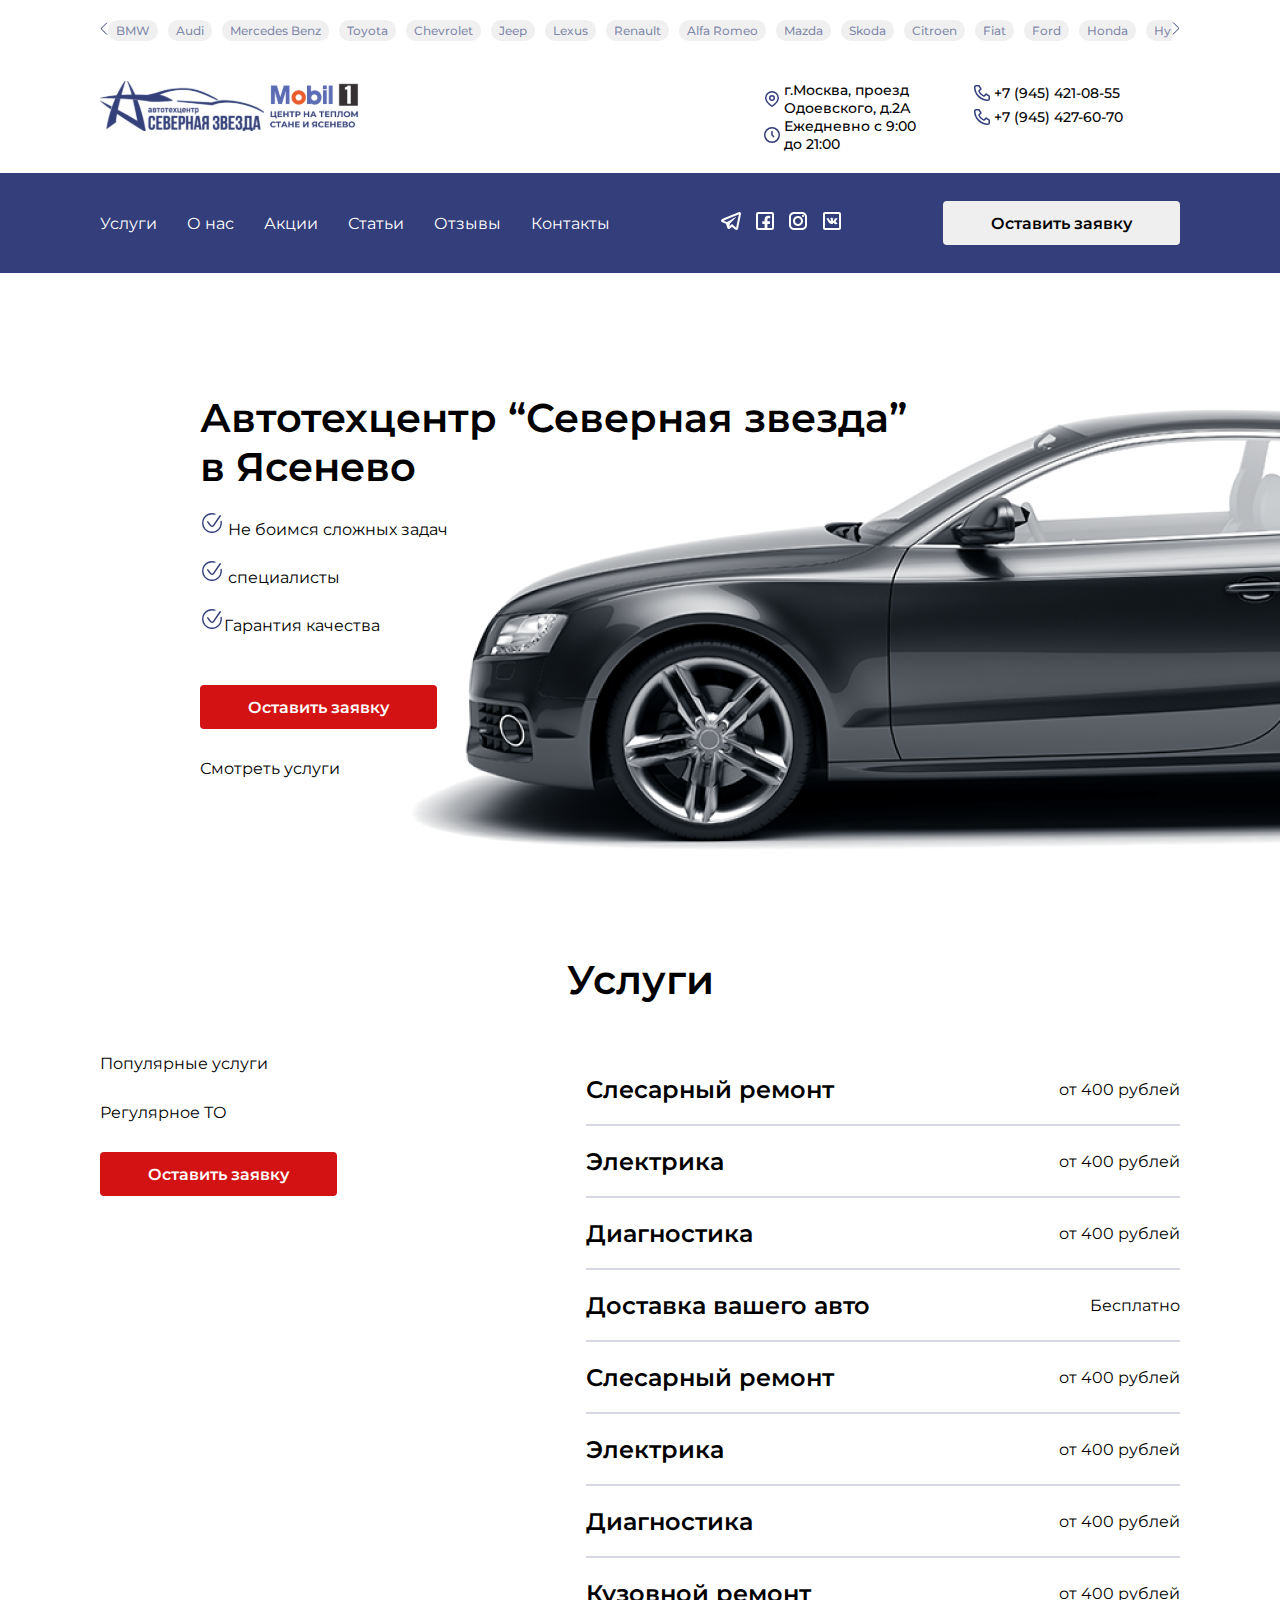
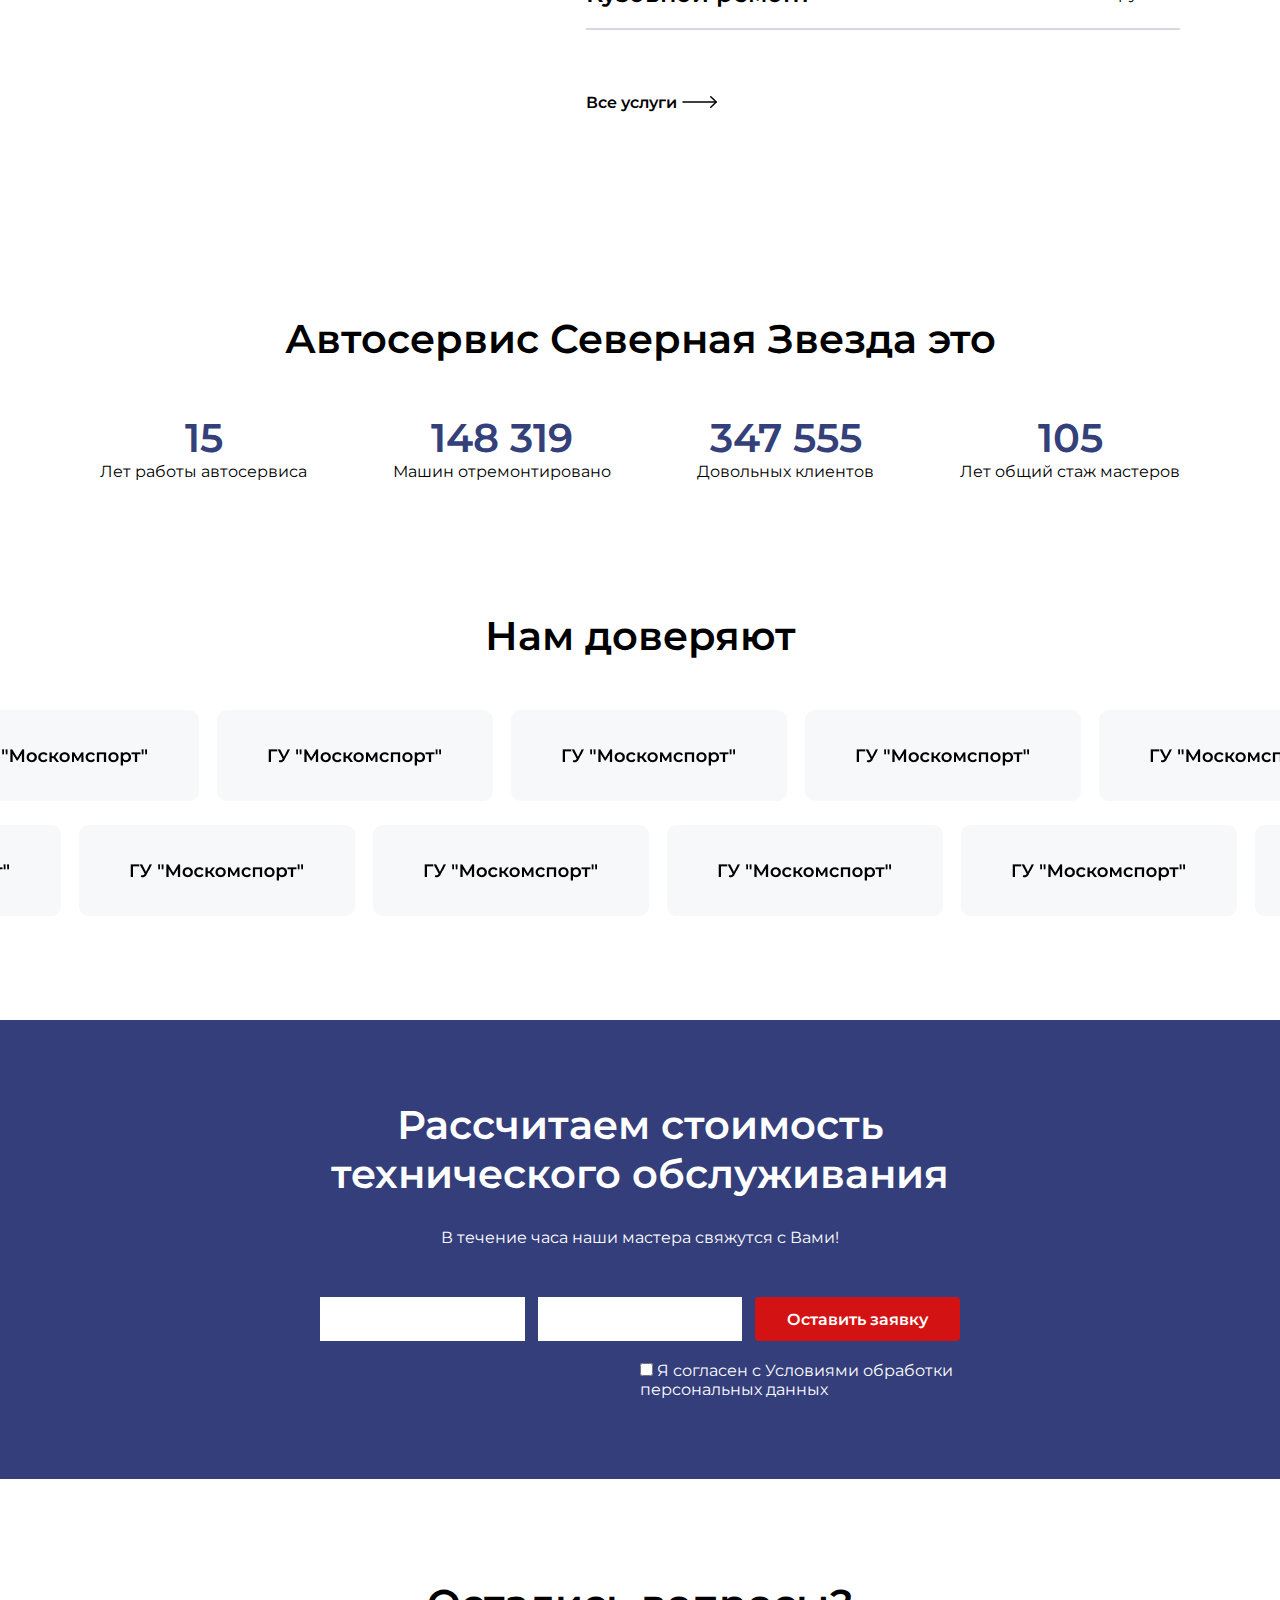
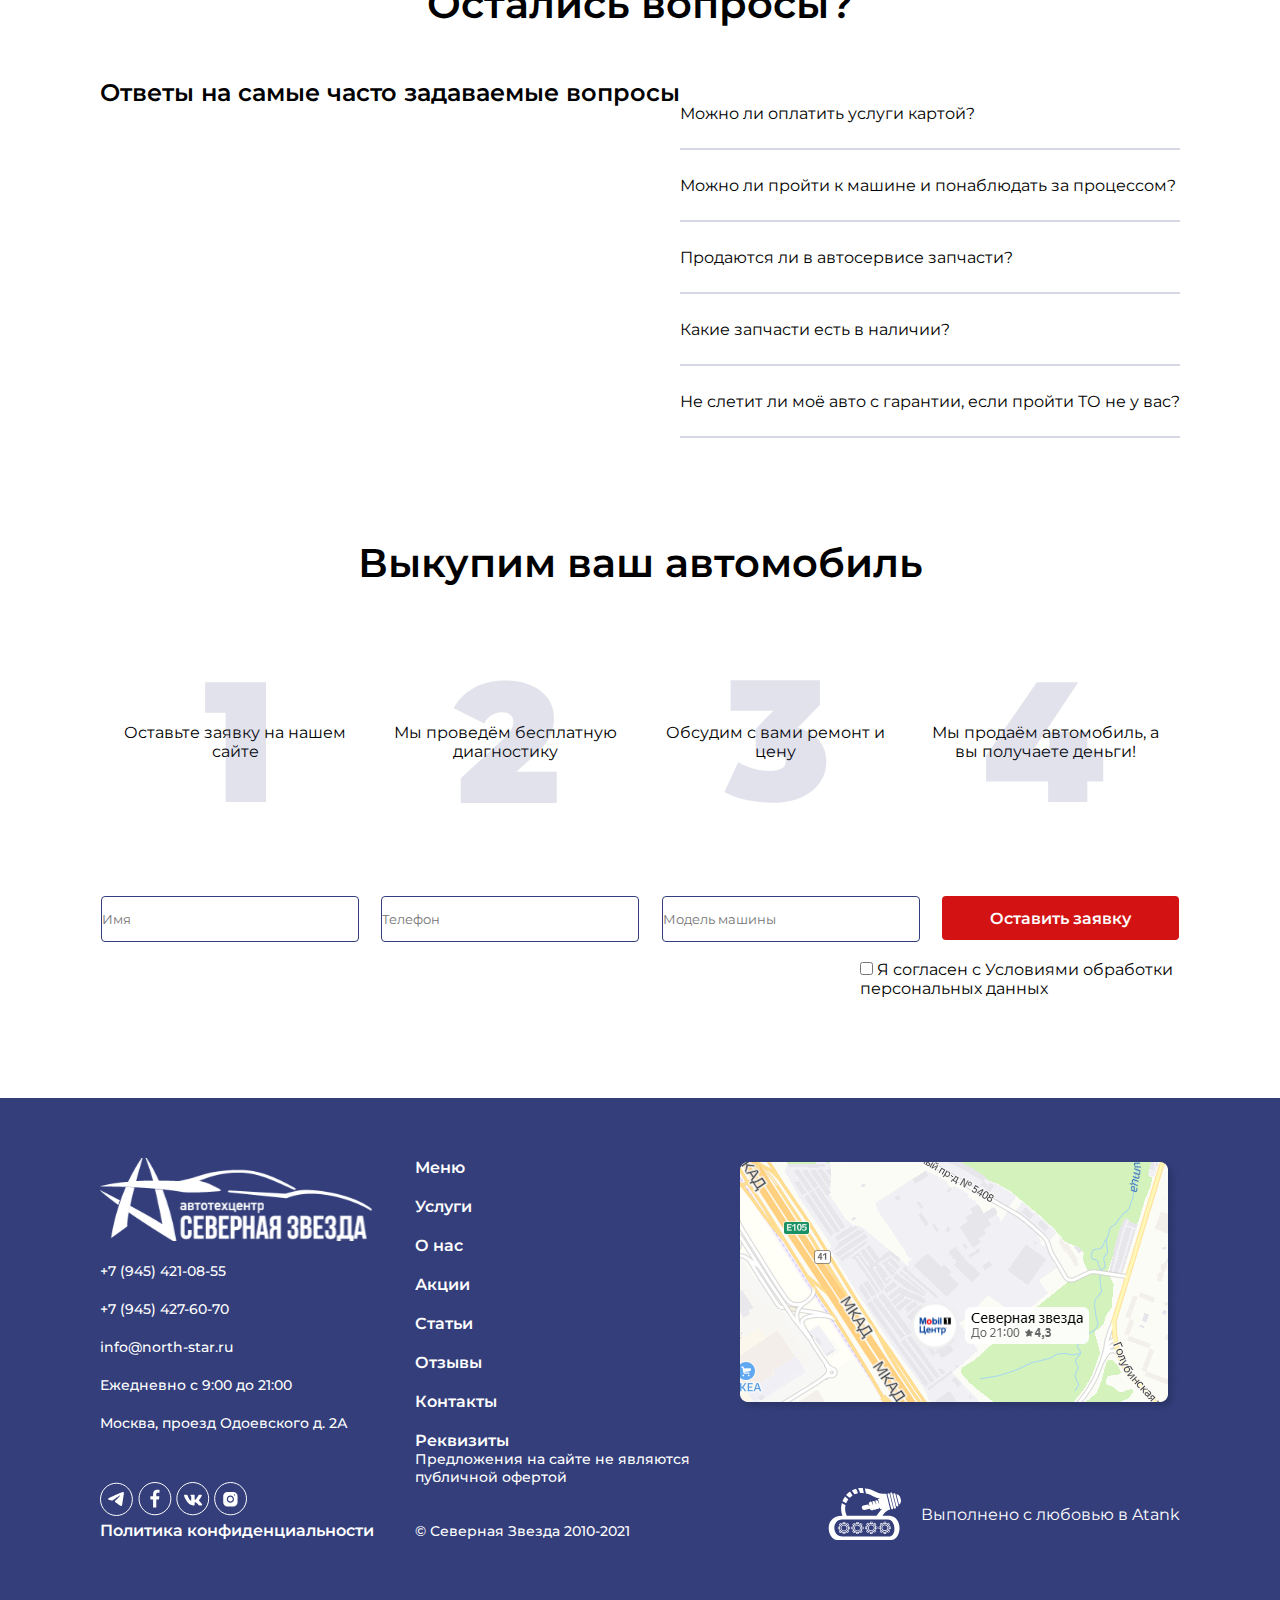
==== index.html @ f78b99db "mobile footer added" ====
<!DOCTYPE html>
<html lang="ru">
<head>
    <meta charset="UTF-8">
    <meta http-equiv="X-UA-Compatible" content="IE=edge">
    <meta name="viewport" content="width=device-width, initial-scale=1.0">
    <title>NorthStar</title>
    <link rel="preconnect" href="https://fonts.googleapis.com">
    <link rel="preconnect" href="https://fonts.gstatic.com" crossorigin>
    <link href="https://fonts.googleapis.com/css2?family=Montserrat:wght@500;600&display=swap" rel="stylesheet">
    <link rel="stylesheet" href="./style.css">
</head>
<body>
    <div class="container">
        <div class="header">
            <div class="header_top block">
                <div class="arrow_left">
                    <img src="./images/chevron.svg" alt="">
                </div>
                <nav class="header_brands">
                    <a class="header_brands_item">BMW</a>
                    <a class="header_brands_item">Audi</a>
                    <a class="header_brands_item">Mercedes Benz</a>
                    <a class="header_brands_item">Toyota</a>
                    <a class="header_brands_item">Chevrolet</a>
                    <a class="header_brands_item">Jeep</a>
                    <a class="header_brands_item">Lexus</a>
                    <a class="header_brands_item">Renault</a>
                    <a class="header_brands_item">Alfa Romeo</a>
                    <a class="header_brands_item">Mazda</a>
                    <a class="header_brands_item">Skoda</a>
                    <a class="header_brands_item">Citroen</a>
                    <a class="header_brands_item">Fiat</a>
                    <a class="header_brands_item">Ford</a>
                    <a class="header_brands_item">Honda</a>
                    <a class="header_brands_item">Hyundai</a>
                    <a class="header_brands_item">Infinity</a>
                </nav>
                <div class="arrow_right">
                    <img src="./images/chevron.svg" alt="">
                </div>

            </div>
            <div class="header_main block">
                <div class="header_main_colomn header_main_colomn1">
                    <img class="header_logo" src="images/north_star_logo_blue.svg" alt="">
                    <img src="./images/mobil_logo.svg" alt="">
                </div>
                <div class="header_main_colomn header_main_colomn2 p2">
                    <div class="header_main_colomn2_address">
                        <div class="header_contacts">
                            <img src="./images/point.svg" alt="">
                            г.Москва, проезд Одоевского, д.2А
                        </div>
                        <div class="header_contacts">
                            <img src="./images/clock.svg" alt="">
                            Ежедневно с 9:00 до 21:00
                        </div>
                    </div>

                    <div class="header_main_colomn2_phone">
                        <div class="header_contacts">
                            <img src="./images/phone_icon.svg" alt="">
                            +7 (945) 421-08-55
                        </div>
                        <div class="header_contacts">
                            <img src="./images/phone_icon.svg" alt="">
                            +7 (945) 427-60-70
                        </div>
                    </div>
                </div>
            </div>
            <div class="header_bottom block">
                <nav class="header_main_navbar">
                    <div class="main_navbar_item">Услуги</div>
                    <div class="main_navbar_item">О нас</div>
                    <div class="main_navbar_item">Акции</div>
                    <div class="main_navbar_item">Статьи</div>
                    <div class="main_navbar_item">Отзывы</div>
                    <div class="main_navbar_item">Контакты</div>
                </nav>
                <div class="header_socials">
                    <div class="header_socials_item">
                        <img src="./images/telegram.svg" alt="">
                    </div>
                    <div class="header_socials_item">
                        <img src="./images/fb.svg" alt="">
                    </div>
                    <div class="header_socials_item">
                        <img src="./images/inst.svg" alt="">
                    </div>
                    <div class="header_socials_item">
                        <img src="./images/vk.svg" alt="">
                    </div>
                </div>
                <button class="header_btn">
                    Оставить заявку
                </button>
            </div>
        </div>


        <div class="page_content main_page">
            <div class=" main_page_block1">
                <div class="text block">
                    <h1>
                        Автотехцентр “Северная звезда” <br>
                        в Ясенево
                    </h1>
                    <ul>
                        <li> <img src="./images/check.svg" alt=""> Не боимся сложных задач</li>
                        <li> <img src="./images/check.svg" alt="">  специалисты</li>
                        <li> <img src="./images/check.svg" alt="">Гарантия качества</li>
                    </ul>
                    <button class="block1_btn">Оставить заявку</button>
                    <a href="#services">Смотреть услуги</a>
                    
                </div>
                <img class="main_page_block1_img" src="./images/main_page_car.png" alt="">
            </div>
            <!-- <img class="main_page_block1_img" src="./images/main_page_car.png" alt=""> -->
            <div class="block main_page_block2">
                <div class="block_heading">
                    <h1>
                        Услуги
                    </h1>
                </div>
                <div class="block_content">
                    <div class="colunm column1">
                        <div>
                            <a href="#popular">
                            Популярные услуги
                            </a>

                        </div>
                        <div>
                            <a href="#to">
                                Регулярное ТО
                            </a>
                        </div>
                            
                            
                     
                        
                        <button class="block2_btn desktop">
                            Оставить заявку
                        </button>
    
                    </div>
                    <div class="colunm column2">
                        <ul class="services_list">
                            <a href="">
                                <li class="services_item list_item">
                                    <h2>Слесарный ремонт</h2>
                                    <p>от 400 рублей</p>
                                </li>
                            </a>
                            <a href="">
                                <li class="services_item list_item">
                                    <h2>Электрика</h2>
                                    <p>от 400 рублей</p>
                                </li>
                            </a>
                            <a href="">
                                <li class="services_item list_item">
                                    <h2>Диагностика</h2>
                                    <p>от 400 рублей</p>
                                </li>
                            </a>
                            <a href="">
                                <li class="services_item list_item">
                                    <h2>Доставка вашего авто</h2>
                                    <p>Бесплатно</p>
                                </li>
                            </a>
                            <a href="">
                                <li class="services_item list_item">
                                    <h2>Слесарный ремонт</h2>
                                    <p>от 400 рублей</p>
                                </li>
                            </a>
                            <a href="">
                                <li class="services_item list_item">
                                    <h2>Электрика</h2>
                                    <p>от 400 рублей</p>
                                </li>
                            </a>
                            <a href="">
                                <li class="services_item list_item">
                                    <h2>Диагностика</h2>
                                    <p>от 400 рублей</p>
                                </li>
                            </a>
                            <a href="">
                                <li class="services_item list_item">
                                    <h2>Кузовной ремонт</h2>
                                    <p>от 400 рублей</p>
                                </li>
                            </a>
                            <!-- <button class="block2_btn mobile">
                                Оставить заявку
                            </button> -->
                        </ul>
                        <div class="goTo">
                            <a href="#services">
                                Все услуги
                            </a>
                            <img src="./images/arrow.svg" alt="">
                        </div>
                        
                    </div>

                </div>
                
                
            </div>
            <div class="block main_page_block3">
                <div class="block_heading">
                    <h1>Автосервис Северная Звезда это</h1>
                </div>
                <div class="block_content">
                    <div class="block3_item">
                        <p class="blue_emphasize">15</p>
                        
                        Лет работы автосервиса
                    </div>
                    <div class="block3_item">
                        <p class="blue_emphasize">148 319</p>
                        Машин отремонтировано
                    </div>
                    <div class="block3_item">
                        <p class="blue_emphasize">347 555</p>
                        Довольных клиентов
                    </div>
                    <div class="block3_item">
                        <p class="blue_emphasize">105</p>
                        Лет общий стаж мастеров
                    </div>
                </div>


            </div>
            <div class=" main_page_block4">
                <div class="block_heading">
                    <h1>Нам доверяют</h1>
                </div>
                <img src="./images/group_121.jpg" alt="">
            </div>
            <div class="block main_page_block5">
                <div class="block_heading">
                    <h1>Рассчитаем стоимость технического обслуживания</h1>
                    <p>В течение часа наши мастера свяжутся с Вами! </p>
                </div>
                <!-- <div> -->
                    
                <!-- </div> -->
                <div class="block_content">
                    <form class="row row1">
                        <input class="input" type="text">
                        <input class="input" type="text">
                        <button class="button red_button">Оставить заявку</button>
                    </form>
                    <div class="row row2">
                        <div class="personal_data">
                            <input type="checkbox" name="" id="">
                            Я согласен с Условиями обработки персональных данных
                        </div>

                    </div>
                </div>
                
                

            </div>
            <div class="block main_page_block6">
                <div class="block_heading">
                    <h1>Остались вопросы?</h1>
                </div>
                <div class="block_content">
                    <div class="column column1">
                        <h2>
                            Ответы на самые часто задаваемые вопросы
                        </h2>
                    </div>
                    <div class="column column2">
                        <div class="accordeon">
                            <details class="accordeon__item">
                                <summary class="accordeon__title list_item">Можно ли оплатить услуги картой?
                                    <div class="arrow">
                                        <!-- <img src="./images/v.png"> -->
                                    </div>
                                </summary>
                                <div class="collapse-content">
                                    Да, в нашем салоне вы можете произвести оплату как наличным, так и безналичным расчетом. Мы принимаем любые карты к оплате.
                                </div>
                            </details>
                            <details class="accordeon__item">
                                <summary class="accordeon__title list_item">Можно ли пройти к машине и понаблюдать за процессом?
                                    <div class="arrow">
                                        <!-- <img src="./images/v.png"> -->
                                    </div>
                                </summary>
                                <div class="collapse-content">
                                    Да, мы с радостью показываем нашим клиентам нашу работу. Вы спокойно можете пройти и посмотреть, что и как мы делаем.
                                </div>
                            </details>
                            <details class="accordeon__item">
                                <summary class="accordeon__title list_item">Продаются ли в автосервисе запчасти?
                                    <div class="arrow">
                                        <!-- <img src="./images/v.png"> -->
                                    </div>
                                </summary>
                                <div class="collapse-content">
                                    Мы продаем запчасти, зачастую вам не придется заказывать и ждать их.
                                </div>
                            </details>
                            <details class="accordeon__item">
                                <summary class="accordeon__title list_item">Какие запчасти есть в наличии?
                                    <div class="arrow">
                                        <!-- <img src="./images/v.png"> -->
                                    </div>
                                </summary>
                                <div class="collapse-content">
                                    Чаще всего есть запчасти на ходовые машины, если их нет, мы заказываем их. Для более детальной информации о наличии интересующей Вас детали, заполните, пожалуйста, форму "Закажи запчасти" на сайте и наш менеджер обязательно с Вами свяжется.
                                </div>
                            </details>
                            <details class="accordeon__item">
                                <summary class="accordeon__title list_item">Не слетит ли моё авто с гарантии, если пройти ТО не у вас?
                                    <div class="arrow">
                                        <!-- <img src="./images/v.png"> -->
                                    </div>
                                </summary>
                                <div class="collapse-content">
                                    Все в порядке, ваша гарантия не слетит.
                                </div>
                            </details>
                        </div>
    
                    </div>

                </div>
                

            </div>
            <div class="block main_page_block7">
                <div class="block_heading">
                    <h1>Выкупим ваш автомобиль</h1>
                </div>
                <div class="block_content">
                    <div class="row row1">
                        <div class="numbers">
                            <img class="number_img" src="./images/numbers_1.svg" alt="">
                            <div>
                                Оставьте заявку на нашем сайте
                            </div>
                            

                        </div>
                        <div class="numbers">
                            <img class="number_img" src="./images/numbers_2.svg" alt="">
                            Мы проведём бесплатную диагностику
                        </div>
                        <div class="numbers">
                            <img class="number_img" src="./images/numbers_3.svg" alt="">
                            Обсудим с вами ремонт и цену
                        </div>
                        <div class="numbers">
                            <img class="number_img" src="./images/numbers_4.svg" alt="">
                            Мы продаём автомобиль, а вы получаете деньги!
                        </div>
                    </div>
                    <form class="row row2">
                        <div class="input">
                            <input type="text" placeholder="Имя">
                        </div>
                        <div class="input">
                            <input type="text" placeholder="Телефон">
                        </div>
                        <div class="input">
                            <input type="text" placeholder="Модель машины">
                        </div>
                        <button class="button red_button">
                            Оставить заявку
                        </button>
                        

                    </form>
                    <div class="row row3">
                        <div class="personal_data">
                            <input type="checkbox" name="" id="">
                            Я согласен с Условиями обработки персональных данных
                        </div>

                    </div>

                </div>
                    
                

            </div>
        </div>


        <footer>
            <div class="footer footer_desktop block">
                <div class="footer_column1 column p2">
                    <img src="./images/north_star_logo_white.svg" alt="">
                    <ul>
                        <li>+7 (945) 421-08-55</li>
                        <li>+7 (945) 427-60-70</li>
                        <li>info@north-star.ru</li>
                        <li>Ежедневно с 9:00 до 21:00</li>
                        <li>Москва, проезд Одоевского д. 2А</li>
                    </ul>
                    <div class="footer_socials">
                        <a href="">
                            <img src="./images/footer_telegram.svg" alt="">
                        </a>
                        <a href="">
                            <img src="./images/footer_fb.svg" alt="">
                        </a>
                        <a href="">
                            <img src="./images/footer_vk.svg" alt="">
                        </a>
                        <a href="">
                            <img src="./images/footer_inst.svg" alt="">
                        </a>
                    </div>
                    <a>Политика конфиденциальности</a>
                </div>
                <div class="footer_column2 column">
                    <nav>
                        <a href="#menu">Меню</a>
                        <a href="#services">Услуги</a>
                        <a href="#about">О нас</a>
                        <a href="#promo">Акции</a>
                        <a href="#articles">Статьи</a>
                        <a href="#reviews">Отзывы</a>
                        <a href="#contacts">Контакты</a>
                        <a href="#requisites">Реквизиты</a>
                    </nav>
                    <div class="p2">
                        <p>
                            Предложения на сайте не являются публичной офертой
                        </p>
                        <br>
                        <br>
                        <p>
                            © Северная Звезда 2010-2021
                        </p>
                    </div>
                </div>
                <div class="footer_column3 column">
                    <img src="./images/map.png" alt="" srcset="">
                    <div class="footer_logo">
                        <img src="./images/atank_logo.svg" alt="">
                        <p>
                            Выполнено с любовью
                            в Atank
                        </p>
                    </div>
                </div>
            </div>
            <div class="footer block footer_mobile">
                <div class="footer_mobile_logo">
                    <img src="./images/north_star_logo_white.svg" alt="">
                </div>
                <div class="footer_map">
                    <img src="./images/map.png" alt="" srcset="">
                </div>
                <nav class="footer_mobile_nav">
                    <a href="#menu">Меню</a>
                    <a href="#services">Услуги</a>
                    <a href="#about">О нас</a>
                    <a href="#promo">Акции</a>
                    <a href="#articles">Статьи</a>
                    <a href="#reviews">Отзывы</a>
                    <a href="#contacts">Контакты</a>
                    <a href="#requisites">Реквизиты</a>
                </nav>
                <div class="footer_socials">
                    <a href="">
                        <img src="./images/footer_telegram.svg" alt="">
                    </a>
                    <a href="">
                        <img src="./images/footer_fb.svg" alt="">
                    </a>
                    <a href="">
                        <img src="./images/footer_vk.svg" alt="">
                    </a>
                    <a href="">
                        <img src="./images/footer_inst.svg" alt="">
                    </a>
                </div>

                <div class="footer_column1 column p2">
                    
                    <ul>
                        <li>+7 (945) 421-08-55</li>
                        <li>+7 (945) 427-60-70</li>
                        <li>info@north-star.ru</li>
                        <li>Ежедневно с 9:00 до 21:00</li>
                        <li>Москва, проезд Одоевского д. 2А</li>
                    </ul>
                    
                    <a>Политика конфиденциальности</a>
                </div>
                <!-- <div class="footer_column2 column"> -->
                    
                    <div class="p2">
                        <p>
                            Предложения на сайте не являются публичной офертой
                        </p>
                        <br>
                        <br>
                        <p>
                            © Северная Звезда 2010-2021
                        </p>
                    </div>
                <!-- </div> -->
                <div class="footer footer_column3 column">
                    
                    <div class="footer_logo">
                        <img src="./images/atank_logo.svg" alt="">
                        <p>
                            Выполнено с любовью
                            в Atank
                        </p>
                    </div>
                </div>
            </div>
                

            
            
        </footer>
    </div>
</body>
</html>
---- style.css ----
*{
    margin: 0;
    padding: 0;
    border: 0;
    font-family: 'Montserrat', sans-serif;
    
}
.body{
    width: 100%;

}
.container{
    overflow: hidden;
    /* margin: 59px 200px; */
    /* max-width: 1600px; */
}
a{
    /* color: #FFFFFF; */
    text-decoration: none;
}
li{
    list-style: none;
}
.block{
    /* padding: 59px 200px; */
    padding-left: 100px;
    padding-right: 100px;

}
/* //цены на услуги */
h1{
    font-weight: 600;
    font-size: 40px;
}
/* модели автомобилей */
h2{
    font-weight: 600;
    font-size: 24px;
}
/* диагностика системы впрыска */
.p1{
    font-weight: 500;
    font-size: 18px;
}
/* малярные работы */
.p2{
    font-weight: 500;
    font-size: 14px;
}
/* малярные работы кнопка */
button{
    font-weight: 600;
    font-size: 16px;
    /* /// */
    width: 237px;
    min-width: 180px;
    height: 44px;
    border-radius: 4px;
}
.red_button{
    background-color: #D31313;
    color: #FFFFFF;
}
.blue_emphasize{
    font-size: 40px;
    font-weight: 600;
    color: #344079;
}
.header_brands{
    width: 100%;
    overflow-x: scroll;
    display: flex;
    flex-direction: row;
    flex-wrap: nowrap;
}
.header_brands_item{
    font-size: 12px;
    font-weight: 500;
    color: hsla(229, 40%, 34%, 0.6);
    background-color: #F0F0F0;
    padding-top: 3px;
    padding-bottom: 3px;
    padding-left: 8px;
    padding-right: 8px;
    margin-right: 10px;
    border-radius: 10px;
    white-space: nowrap;
    /* display: flex;
    flex-wrap: nowrap; */
    height: 15px;
}
.header_top{
    display: flex;
    flex-direction: row;
    padding-top: 20px;
    padding-bottom: 20px;
}
.header_brands::-webkit-scrollbar{
    width: 0;
}
.arrow_right img{
    transform: rotate(180deg);
}
.header_main{
    display: flex;
    flex-direction: row;
    padding-top: 20px;
    padding-bottom: 20px;
}
.header_main_colomn{
    width: 50%;
}
.header_main_colomn2{
    /* display: flex;
    flex-direction: row;
    flex-wrap: wrap; */
    display: flex;
    flex-direction: row;
    justify-content: flex-end;
}
.header_main_colomn2_address, .header_main_colomn2_phone{
    margin-right: 50px;
}
.header_contacts{
    display: flex;
    flex-direction: row;
    align-items: center;
    width: 160px;
}
.header_bottom{
    background-color: #333E7B;
    display: flex;
    flex-direction: row;
    justify-content: space-between;
    align-items: center;
    height: 100px;

}
.header_main_navbar{
    display: flex;
    flex-direction: row;
    color: #FFFFFF;
    /* margin-right: 20px; */
    
}
.main_navbar_item{
    margin-right: 30px;
}
.header_socials{
    display: flex;
    flex-direction: row;
    justify-content: space-between;
    width: 125px;
    margin-right: 20px;
}

.header_btn{

}
/* ///// */
.page_content{
 /* background-color: #9b9fb9; */
}
/* ////// */
.column{
    display: flex;
    flex-direction: column;
}
.footer{
    
    color: #FFFFFF;
    background-color: #333E7B;
    display: flex;
    flex-direction: row;
    justify-content: space-between;
    padding-top: 60px;
    padding-bottom: 60px;
}
.footer_mobile{
    display: none;
}
.footer a{
    color: #FFFFFF;
}
.footer_column1, .footer_column2, .footer_column3{
    justify-content: space-between;
}
.footer_column1 li, .footer_column2 a{
    margin-top: 20px;
}

.footer_column1 a, .footer_column2 a{
    font-weight: 600;
    font-size: 16px;
}
.footer_socials{
    margin-top: 50px;
}
.footer_column2{
    width: 280px;
}
.footer_column2 nav{
    display: flex;
    flex-direction: column;
    margin-top: -20px;
}
.footer_column3{
    align-items: flex-end;
}
.footer_logo{
    display: flex;
    flex-direction: row;
    align-items: center;
    align-content: center;
}
.footer_logo img{
    margin-right: 20px;
}
.list_item{
    height: 70px;
    display: flex;
    flex-direction: row;
    justify-content: space-between;
    align-items: center;
    border-bottom: 2px solid hsla(231, 41%, 34%, 0.2);
}
.services_item{
    /* height: 70px;
    display: flex;
    flex-direction: row;
    justify-content: space-between;
    align-items: center;
    border-bottom: 2px solid hsla(231, 41%, 34%, 0.2); */
}


/* 600
16px */
/* 500
14px */
/* 400
14px */
.main_page_block1{
    position: relative;
    display: flex;
    flex-direction: row;
    justify-content: flex-end;
    margin-top: 100px;
}
.main_page_block1 a{
    color: #000;
    margin-top: 30px;
}
.main_page_block1_img{
    margin-right: -100px;
    /* position: absolute;
    right: 0; */
}
.main_page_block1 .text{
    position: absolute;
    display: flex;
    flex-direction: column;
    top: 20px;
    left: 100px;
    /* z-index: 1; */
}
.main_page_block1 li{
    margin-top: 20px;
}
.block1_btn{
    margin-top: 50px;
    color: #FFFFFF;
    background-color: #D31313;
}


.main_page_block2{
    background-color: #FFFFFF;
    color: #000;
    margin-top: 100px;

    /* flex-direction: row;
    justify-content: space-between; */
    
}
.main_page_block2 a{
    color: #000;
}
.main_page_block2 .block_content{
    display: flex;
    flex-direction: row;
    justify-content: space-between;
}
.main_page_block2 .column1 div{
    margin-bottom: 30px;
}
.main_page_block2 .column2{
    /* width: 400px; */
    width: 55%;
    /* width: 20vw;; */
}
.main_page_block2 .goTo{
    display: flex;
    align-items: center;
    margin-top: 60px;
    font-size: 16px;
    font-weight: 600;
}
.main_page_block2 .block_heading{
    width: 100%;
    text-align: center;
}
.main_page_block2 .block_content{
    display: flex;
    margin-top: 50px;
}
.block2_btn{
    color:#FFFFFF;
    background-color: #D31313;
}
.main_page_block3{
    margin-top: 200px;
}
.main_page_block3 .block_heading{
    width: 100%;
    text-align: center;
    margin-bottom: 50px;
}
.main_page_block3 .block_content{
    display: flex;
    flex-direction: row;
    justify-content: space-between;
    /* text-align: center; */
}
.block3_item{
    display: flex;
    flex-direction: column;
    align-items: center;
    margin-bottom: 30px;
}
.main_page_block4{
    margin-top: 100px;
}
.main_page_block4 .block_heading{
    width: 100%;
    text-align: center;
    margin-bottom: 50px;
}
.input{
    /* margin-right: 20px; */
}

.main_page_block5{
    background-color: #333E7B;
    color: #FFFFFF;
    margin-top: 100px;
    padding-top: 80px;
    padding-bottom: 80px;
}
.main_page_block5 .block_heading{
    width: 700px;
    margin-bottom: 50px;
}
.main_page_block5 .block_heading h1{
    margin-bottom: 30px;
}
.main_page_block5 div{
    text-align: center;
    margin-left: auto;
    margin-right: auto;
}
.row{
    display: flex;
    flex-direction: row;
}
.main_page_block5 .row{
    /* width: 100%;
    justify-content: center; */

    display: flex;
    justify-content: space-between;
    min-width: 546px;

}
.main_page_block5 .row2{
    width: 100%;
    justify-content: flex-end;
}
.main_page_block5 .block_content{
    /* position: relative; */
    width: 50vw;
}
.main_page_block5 .input, .main_page_block5 .button{
    width: 32%;
    min-width: 160px;
}
.main_page_block5 .personal_data{
    margin-top: 20px;
    width: 320px;
    margin-right: 0;
    text-align: start;
}
.main_page_block6{
    padding: 100px 100px;
}
.main_page_block6 .block_heading{
    width: 100%;
    text-align: center;
    margin-bottom: 50px;
}
.main_page_block6 .block_content{
    display: flex;
    flex-direction: row;
    position: relative;
}
.main_page_block7{
    padding-bottom: 100px;
}

.main_page_block7 .block_heading{
    width: 100%;
    text-align: center;
    margin-bottom: 50px;
}
.main_page_block7 .row1{
    margin-bottom: 50px;
    justify-content: space-around;
}
.main_page_block7 .numbers{
    position: relative;
    height: 209px;
    width: 250px;
    display: flex;
    justify-content: center;
    align-items: center;
    text-align: center;
}
.main_page_block7 .number_img{
    /* height: 209px; */
    position: absolute;
}
.main_page_block7 .input input{
    border: #333E7B solid 1px;
    height: 100%;
    width: 20vw;
    margin-right: 20px;
    border-radius: 4px;
}
.main_page_block7 .row2{
    justify-content: space-around;
}
.main_page_block7 .row3{
    width: 100%;
    justify-content: flex-end;
}
.main_page_block7 .personal_data{
    margin-top: 20px;
    width: 320px;
    text-align: start;
}
.block2_btn .mobile{
    display: none;
}

@media (max-width:900px) {
    /* //цены на услуги */
    .block{
        padding-left: 10px;
        padding-right: 10px;
    }
    .header_logo{
        display: none;
    }
    .header_main_colomn2_phone{
        display: none;
    }
    .header_contacts{
        width: 100%;
    }
    .header_socials, .header_btn, .header_main_navbar{
        display: none;
    }
    .header_main_colomn{
        width: auto;
        display: flex;
        flex-direction: column;
        justify-content: center;
    }
    .header_main_colomn2_address{
        margin-right: 0;
        margin-left: 30px;
    }
    .header_contacts{
        margin-bottom: 10px;
    }
    .main_page_block1 .text{
        align-items: center;
        position: relative;
        text-align: center;
        left: 0;
    }
    .main_page_block1_img{
        position: relative;
        width: 100%;
        /* /// padding */
    }
    .main_page_block1{
        /* display: flex; */
        flex-direction: column;
    }
    .main_page_block2 .column2{
        width: 100%;
    }
    .main_page_block2 .block_content, .main_page_block3 .block_content{
        flex-direction: column;
    }
    button .block2_btn .desktop{
        display: none;
    }
    button .block2_btn .mobile {
        display: block;
    }
    .main_page_block5 div{
        margin-left: 0;
        margin-right: 0;
    }
    .main_page_block5 .block_content{
        width: 100%;
    }
    .main_page_block5 .block_heading{
        width: auto;
    }
    .main_page_block5 .row{
        flex-direction: column;
    }
    .main_page_block5 .row{
        min-width: 200px;
    }
    .main_page_block5 .input{
        width: 100%;
        height: 44px;
        margin-bottom: 20px;
    }
    .main_page_block5 .button{
        width: 100%;
        margin-top: 30px;
    }
    .main_page_block6 .block_content{
        flex-direction: column;
    }
    .main_page_block6 h2{
        text-align: center;
        margin-bottom: 50px;
    }
    .main_page_block7 .row{
        flex-direction: column;
    }
    .main_page_block7 .row1{
        align-items: center;
    }
    .main_page_block7 .personal_data{
        align-self: flex-start;
    }
    .main_page_block7 .input input, .main_page_block7 .button {
        height: 44px;
        margin-bottom: 20px;
        width: 100%;
        /* width: 80vw; */
        min-width: 200px;
    }
    /* .main_page_block7 .button{
        width: 100%;
    } */
    .footer_desktop{
        display: none;
    }
    .footer_mobile{
        display: flex;
    }
    .footer{
        flex-direction: column;
        
        /* display: block; */

    }
    .footer_mobile_logo img{
        width: 100%;
    }
    .footer_mobile_nav{
        display: flex;
        flex-direction: column;
        flex-wrap: wrap;
        height: 200px;
        margin-top: 50px;
    }
    .footer_map img{
        width: 100%;
    }
    .footer_mobile_nav a{
        margin-bottom: 20px;
    }
    .footer_socials a{
        margin-right: 15px;
    }
    .h1{
    font-weight: 600;
    font-size: 24px;
    }
/* модели автомобилей */
    /* .h2{
    font-weight: 600;
    font-size: 24px;
    } */
/* диагностика системы впрыска */
    .p1{
    font-weight: 600;
    font-size: 14px;
    }
/* малярные работы */
    .p2{
    font-weight: 500;
    font-size: 14px;
    }
/* малярные работы кнопка */
    button{
    font-weight: 600;
    font-size: 16px;
    }

}
@media (max-width:1152px) {

}
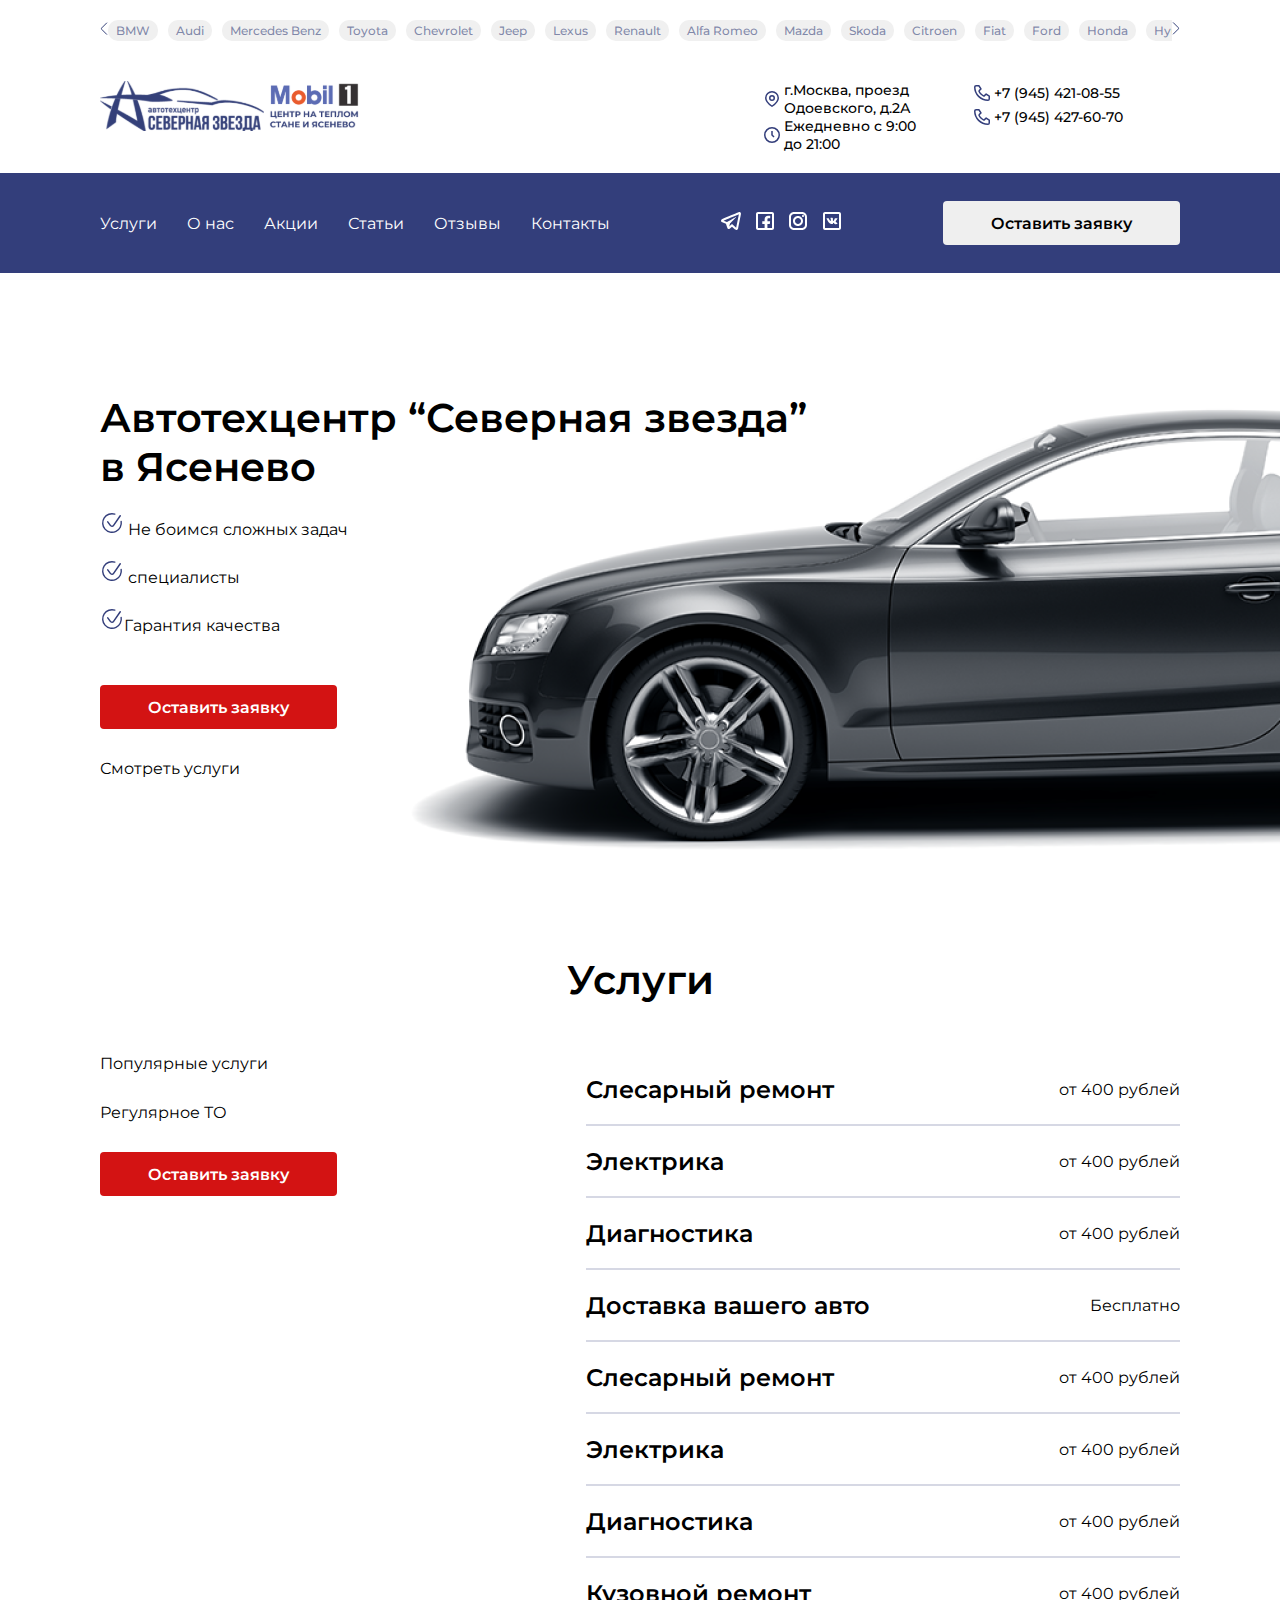
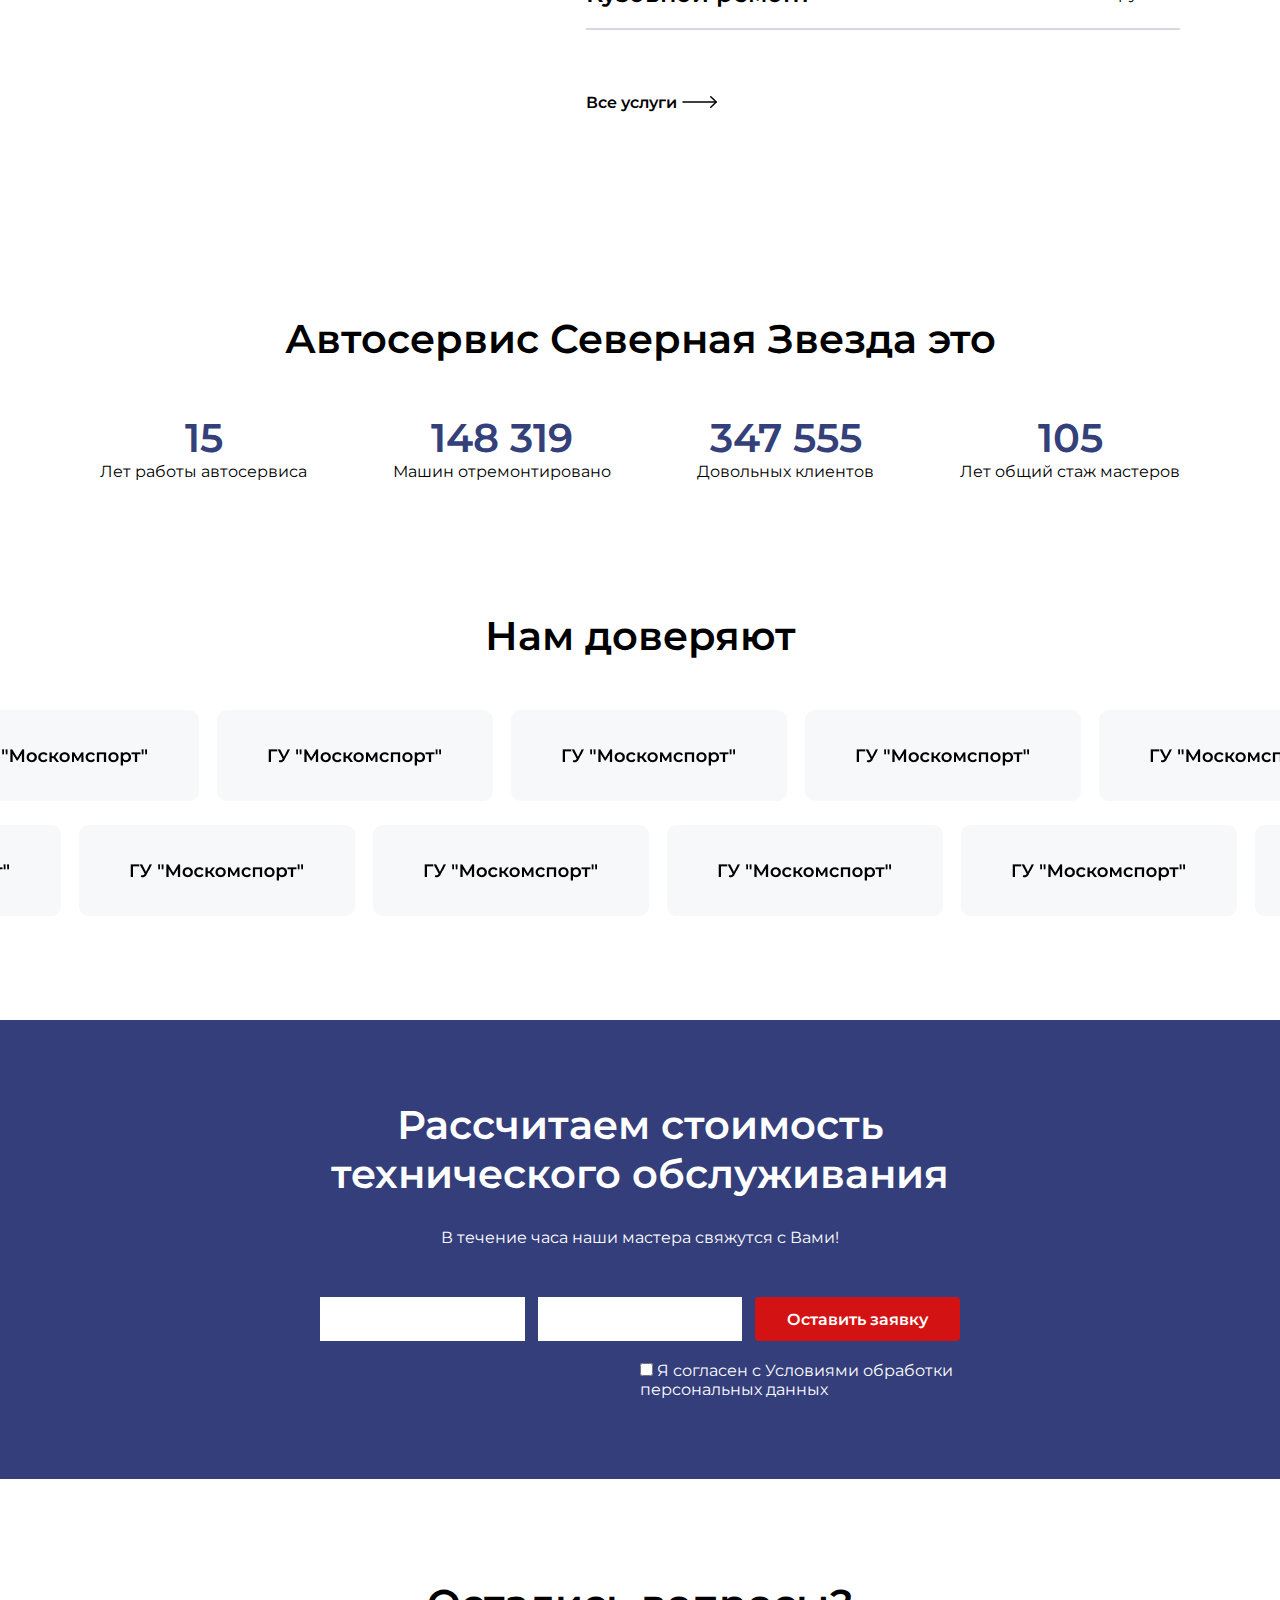
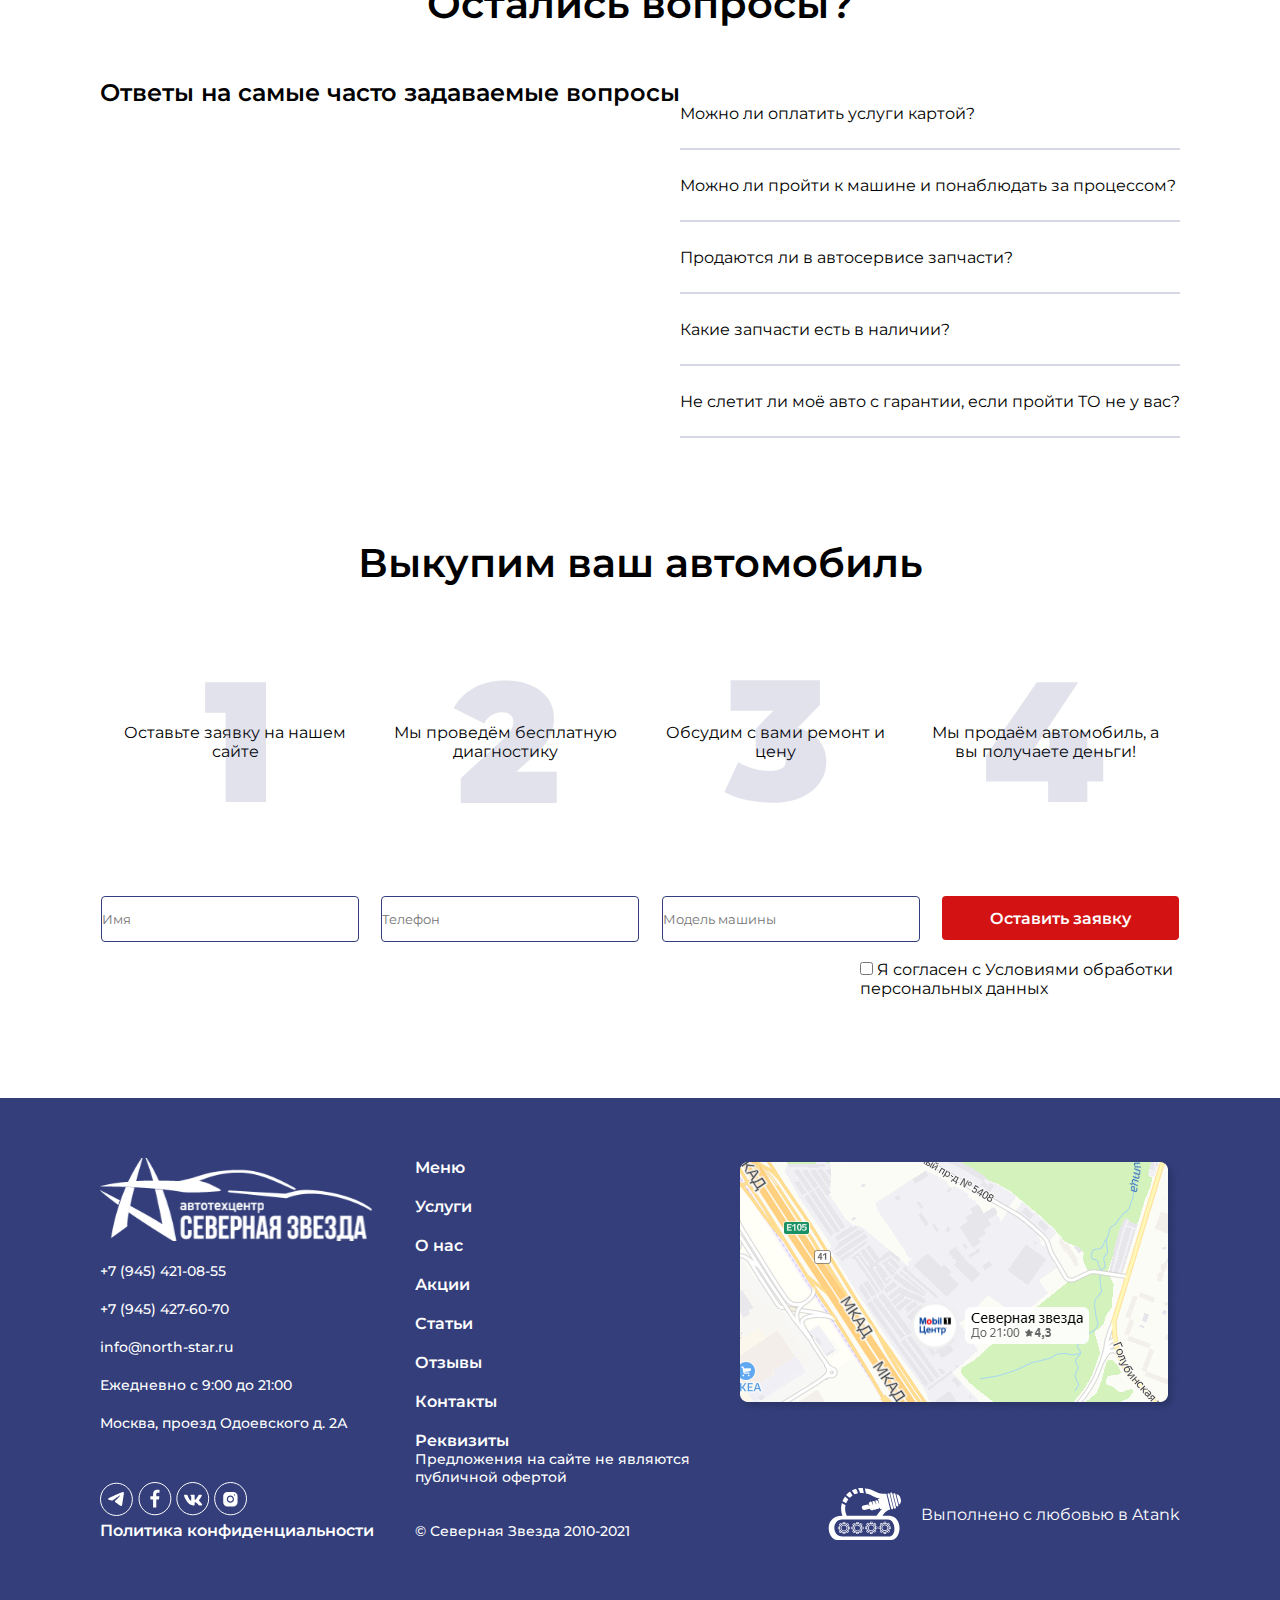
==== commit a0c1c3ef: "mobile navbar added" ====
--- a/index.html
+++ b/index.html
@@ -12,7 +12,7 @@
 </head>
 <body>
     <div class="container">
-        <div class="header">
+        <header class="header">
             <div class="header_top block">
                 <div class="arrow_left">
                     <img src="./images/chevron.svg" alt="">
@@ -71,13 +71,64 @@
                 </div>
             </div>
             <div class="header_bottom block">
+                <button class="menu_btn_mobile mobile">
+                    <img src="./images/menu_mobile.svg" alt="">
+                </button>
+                <!-- ////// mobile menu -->
+                <nav class="header_navbar_mobile mobile hidden">
+                    <div class="navbar_header">
+                        <button class="burger_close">
+                            <img src="./images/cross.svg" alt="">
+                        </button>
+                    </div>
+                    <div class="navbar_content">
+                        <a href="#services">
+                            <div class="main_navbar_item">Услуги</div>
+                        </a>
+                        <a href="#about">
+                            <div class="main_navbar_item">О нас</div>
+                        </a>
+                        <a href="#promo">
+                            <div class="main_navbar_item">Акции</div>
+                        </a>
+                        <a href="#articles">
+                            <div class="main_navbar_item">Статьи</div>
+                        </a>
+                        <a href="#reviews">
+                            <div class="main_navbar_item">Отзывы</div>
+                        </a>
+                        <a href="#contacts">
+                            <div class="main_navbar_item last">Контакты</div>
+                        </a>
+                    </div>
+                </nav>
+                <!-- ////// -->
+                <div class="header_logo_mobile mobile">
+                    <img src="./images/north_star_logo_white.svg" alt="">
+                </div>
+
+                <a href="tel:+7(945)421-08-55" class="phone_icon mobile">
+                    <img src="./images/phone_icon_white.svg" alt="">
+                </a>
                 <nav class="header_main_navbar">
-                    <div class="main_navbar_item">Услуги</div>
-                    <div class="main_navbar_item">О нас</div>
-                    <div class="main_navbar_item">Акции</div>
-                    <div class="main_navbar_item">Статьи</div>
-                    <div class="main_navbar_item">Отзывы</div>
-                    <div class="main_navbar_item">Контакты</div>
+                    <a href="#services">
+                        <div class="main_navbar_item">Услуги</div>
+                    </a>
+                    <a href="#about">
+                        <div class="main_navbar_item">О нас</div>
+                    </a>
+                    <a href="#promo">
+                        <div class="main_navbar_item">Акции</div>
+                    </a>
+                    <a href="#articles">
+                        <div class="main_navbar_item">Статьи</div>
+                    </a>
+                    <a href="#reviews">
+                        <div class="main_navbar_item">Отзывы</div>
+                    </a>
+                    <a href="#contacts">
+                        <div class="main_navbar_item">Контакты</div>
+                    </a>
                 </nav>
                 <div class="header_socials">
                     <div class="header_socials_item">
@@ -93,16 +144,16 @@
                         <img src="./images/vk.svg" alt="">
                     </div>
                 </div>
-                <button class="header_btn">
+                <button class="button header_btn">
                     Оставить заявку
                 </button>
             </div>
-        </div>
+        </header>
 
 
         <div class="page_content main_page">
             <div class=" main_page_block1">
-                <div class="text block">
+                <div class="text">
                     <h1>
                         Автотехцентр “Северная звезда” <br>
                         в Ясенево
@@ -112,13 +163,13 @@
                         <li> <img src="./images/check.svg" alt="">  специалисты</li>
                         <li> <img src="./images/check.svg" alt="">Гарантия качества</li>
                     </ul>
-                    <button class="block1_btn">Оставить заявку</button>
+                    <button class="button block1_btn">Оставить заявку</button>
                     <a href="#services">Смотреть услуги</a>
                     
                 </div>
                 <img class="main_page_block1_img" src="./images/main_page_car.png" alt="">
             </div>
-            <!-- <img class="main_page_block1_img" src="./images/main_page_car.png" alt=""> -->
+            
             <div class="block main_page_block2">
                 <div class="block_heading">
                     <h1>
@@ -142,7 +193,7 @@
                             
                      
                         
-                        <button class="block2_btn desktop">
+                        <button class="button block2_btn desktop">
                             Оставить заявку
                         </button>
     
@@ -197,7 +248,7 @@
                                     <p>от 400 рублей</p>
                                 </li>
                             </a>
-                            <!-- <button class="block2_btn mobile">
+                            <!-- <button class="button block2_btn mobile">
                                 Оставить заявку
                             </button> -->
                         </ul>
@@ -535,5 +586,6 @@
             
         </footer>
     </div>
+    <script src="./script.js"></script>
 </body>
 </html>--- a/style.css
+++ b/style.css
@@ -48,7 +48,7 @@
     font-size: 14px;
 }
 /* малярные работы кнопка */
-button{
+.button{
     font-weight: 600;
     font-size: 16px;
     /* /// */
@@ -141,7 +141,9 @@
     flex-direction: row;
     color: #FFFFFF;
     /* margin-right: 20px; */
-    
+}
+.header_main_navbar a{
+    color: #FFFFFF;
 }
 .main_navbar_item{
     margin-right: 30px;
@@ -458,7 +460,7 @@
     width: 320px;
     text-align: start;
 }
-.block2_btn .mobile{
+.mobile{
     display: none;
 }
 
@@ -471,6 +473,50 @@
     .header_logo{
         display: none;
     }
+    .menu_btn_mobile{
+        width: auto;
+        height: auto;
+        background-color: transparent;
+    }
+    .mobile{
+        display: block;
+    }
+    .hidden{
+        display: none;
+    }
+    .header_navbar_mobile{
+        color: #FFFFFF;
+        background-color: #333E7B;
+        position: absolute;
+        z-index: 3;
+        right: 0px;
+        top: 0px;
+        width: 100vw;
+        height: 100vh;
+    }
+    .navbar_header{
+        font-size: 16px;
+        font-weight: 600;
+        width: 100%;
+        display: flex;
+        flex-direction: row;
+        justify-content: flex-end;
+    }
+    .navbar_content a{
+        color: #FFFFFF;
+    }
+    .main_navbar_item{
+        display: flex;
+        align-items: center;
+        height: 50px;
+        border-bottom: 1px solid rgba(255, 255, 255, 0.582);
+    }
+    .navbar_content .last{
+        border-bottom: none;
+    }
+    .burger_close{
+        background-color: transparent;
+    }
     .header_main_colomn2_phone{
         display: none;
     }
@@ -622,7 +668,7 @@
     font-size: 14px;
     }
 /* малярные работы кнопка */
-    button{
+    .button{
     font-weight: 600;
     font-size: 16px;
     }
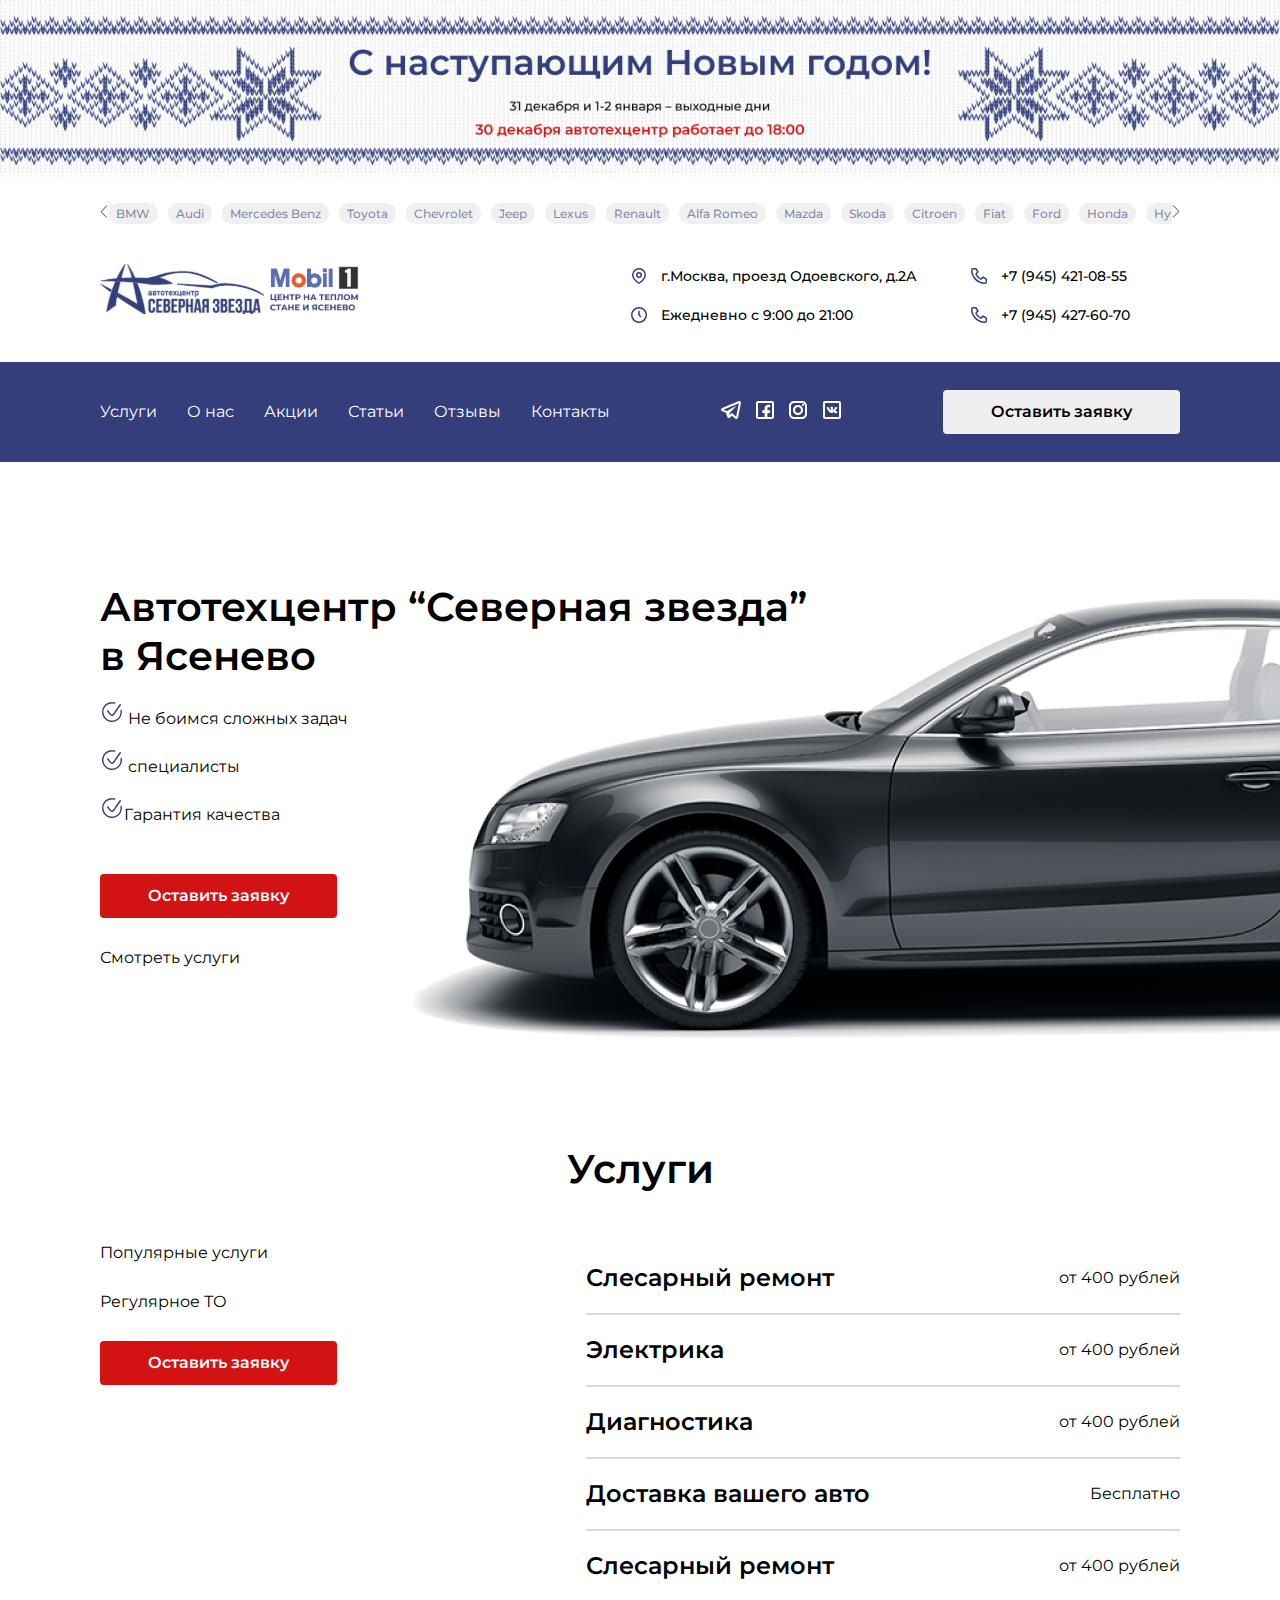
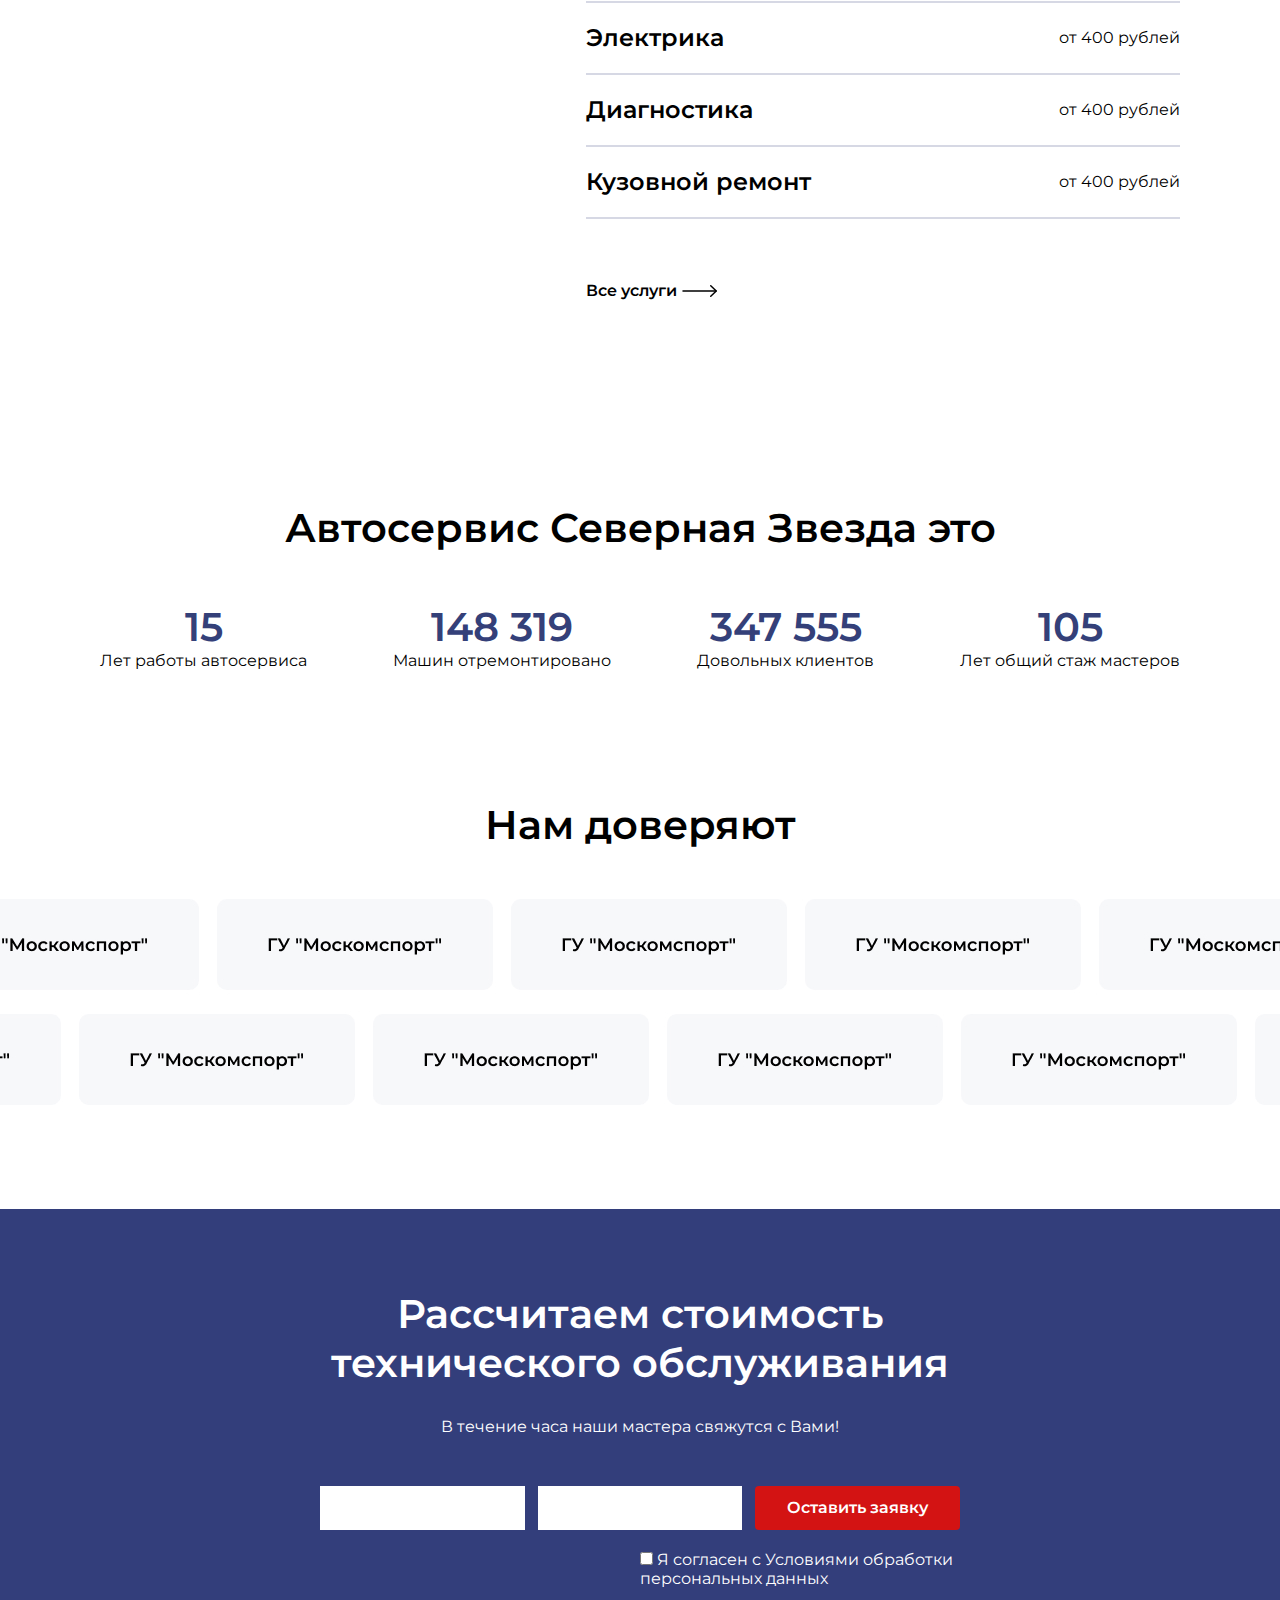
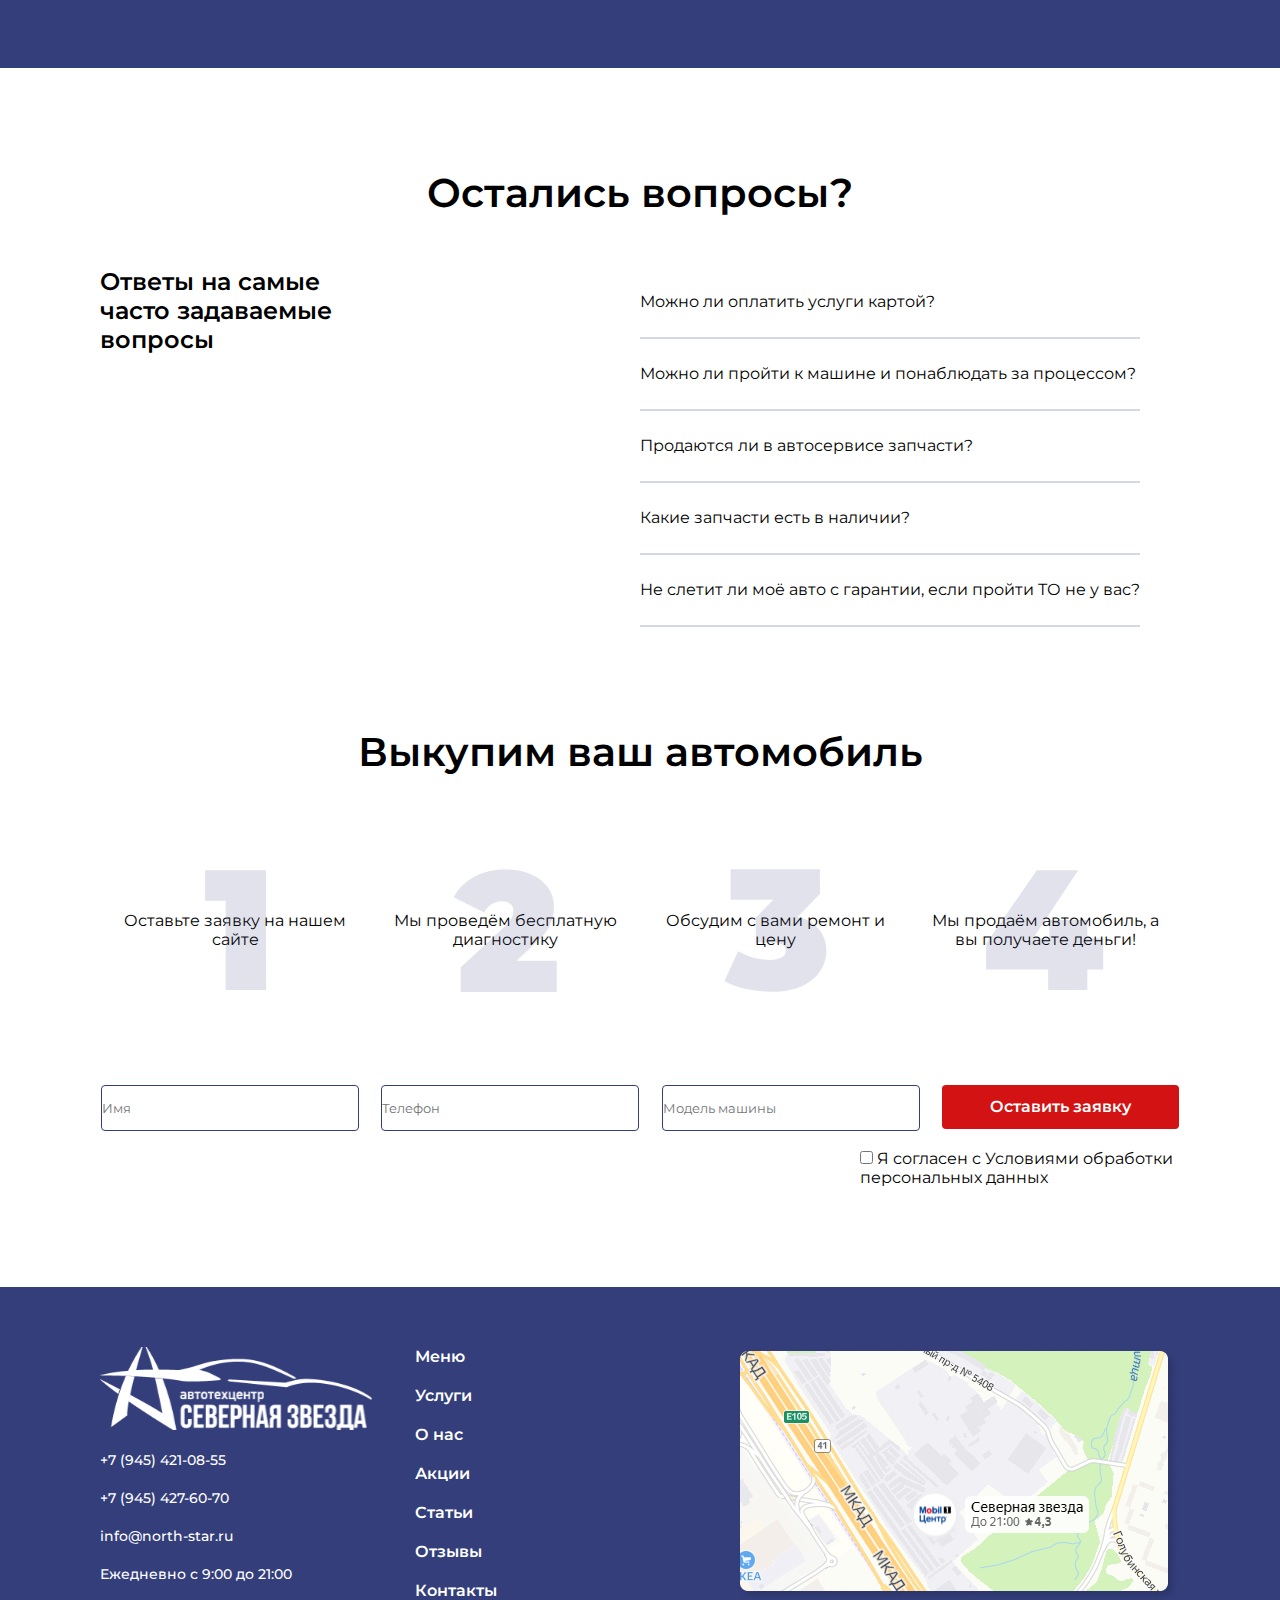
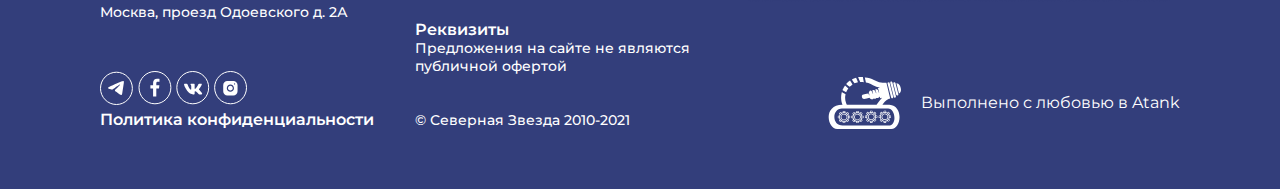
==== commit 4c45d401: "table in brands fixed" ====
--- a/index.html
+++ b/index.html
@@ -13,6 +13,8 @@
 <body>
     <div class="container">
         <header class="header">
+            <img class="desktop new_year" src="./images/newYear_desktop.png" alt="">
+            <img class="mobile new_year" src="./images/newYear_mobile.png" alt="">
             <div class="header_top block">
                 <div class="arrow_left">
                     <img src="./images/chevron.svg" alt="">
@@ -163,8 +165,12 @@
                         <li> <img src="./images/check.svg" alt="">  специалисты</li>
                         <li> <img src="./images/check.svg" alt="">Гарантия качества</li>
                     </ul>
-                    <button class="button block1_btn">Оставить заявку</button>
-                    <a href="#services">Смотреть услуги</a>
+                    <div class="buttons">
+                        <button class="button block1_btn">Оставить заявку</button>
+                        <a href="#services">Смотреть услуги</a>
+
+                    </div>
+                    
                     
                 </div>
                 <img class="main_page_block1_img" src="./images/main_page_car.png" alt="">
@@ -190,8 +196,7 @@
                             </a>
                         </div>
                             
-                            
-                     
+    
                         
                         <button class="button block2_btn desktop">
                             Оставить заявку
@@ -248,17 +253,17 @@
                                     <p>от 400 рублей</p>
                                 </li>
                             </a>
-                            <!-- <button class="button block2_btn mobile">
-                                Оставить заявку
-                            </button> -->
                         </ul>
-                        <div class="goTo">
+                        <div class="goTo desktop">
                             <a href="#services">
                                 Все услуги
                             </a>
                             <img src="./images/arrow.svg" alt="">
                         </div>
-                        
+                        <div class="mobile buttons">
+                            <button class="button block1_btn">Оставить заявку</button>
+                            <a href="#services">Смотреть услуги</a>
+                        </div>
                     </div>
 
                 </div>
--- a/style.css
+++ b/style.css
@@ -20,6 +20,9 @@
 }
 li{
     list-style: none;
+}
+.new_year{
+    width: 100%;
 }
 .block{
     /* padding: 59px 200px; */
@@ -59,6 +62,10 @@
 }
 .red_button{
     background-color: #D31313;
+    color: #FFFFFF;
+}
+.blue_button{
+    background-color: #333E7B;
     color: #FFFFFF;
 }
 .blue_emphasize{
@@ -104,11 +111,12 @@
 .header_main{
     display: flex;
     flex-direction: row;
+    justify-content: space-between;
     padding-top: 20px;
     padding-bottom: 20px;
 }
 .header_main_colomn{
-    width: 50%;
+    /* width: 50%; */
 }
 .header_main_colomn2{
     /* display: flex;
@@ -125,7 +133,11 @@
     display: flex;
     flex-direction: row;
     align-items: center;
-    width: 160px;
+    /* width: 160px; */
+    margin-bottom: 15px;
+}
+.header_contacts img{
+    margin-right: 10px;
 }
 .header_bottom{
     background-color: #333E7B;
@@ -134,7 +146,6 @@
     justify-content: space-between;
     align-items: center;
     height: 100px;
-
 }
 .header_main_navbar{
     display: flex;
@@ -249,6 +260,9 @@
     justify-content: flex-end;
     margin-top: 100px;
 }
+.main_page_block1 .buttons{
+    align-items: flex-start;
+}
 .main_page_block1 a{
     color: #000;
     margin-top: 30px;
@@ -280,6 +294,7 @@
     background-color: #FFFFFF;
     color: #000;
     margin-top: 100px;
+    padding-bottom: 100px;
 
     /* flex-direction: row;
     justify-content: space-between; */
@@ -321,7 +336,7 @@
     background-color: #D31313;
 }
 .main_page_block3{
-    margin-top: 200px;
+    margin-top: 100px;
 }
 .main_page_block3 .block_heading{
     width: 100%;
@@ -415,6 +430,12 @@
     flex-direction: row;
     position: relative;
 }
+.main_page_block6 .block_content .column1{
+    width: 50%;
+}
+.main_page_block6 .block_content .column1 h2{
+    width: 22.143vw;
+}
 .main_page_block7{
     padding-bottom: 100px;
 }
@@ -463,9 +484,610 @@
 .mobile{
     display: none;
 }
+.navigation_chevron{
+    margin: 0 10px 0 10px;
+}
+/* //////////// */
+.navigation{
+    opacity: 0.5;
+    display: flex;
+    flex-direction: row;
+    align-items: center;
+    margin-top: 30px;
+}
+.about_page_block1{
+    padding-top: 100px;
+    padding-bottom: 100px;
+}
+.about_page_block1 .block_heading{
+    margin-bottom: 50px;
+}
+.about_slider{
+    display: flex;
+    flex-direction: row;
+    padding-right: 50px;
+    padding-left: 50px;
+}
+.slider_chevon{
+    width: 50px;
+    display: flex;
+    flex-direction: column;
+    justify-content: center;
+}
+.slider_chevon_right{
+    transform: rotate(180deg);
+}
+.slider_chevon img{
+    height: 8px;
+}
+.slider_content{
+    display: flex;
+    flex-direction: row;
+    overflow-x: scroll;
+}
+.slider_content img{
+    margin-right: 20px;
+}
+.about_page_block1 .block_heading{
+    text-align: center;
+    display: flex;
+    justify-content: center;
+    /* width: 40vw; */
+}
+.about_page_block1 .block_heading h1{
+     width: 50vw;
+     min-width: 345px;
+}
+.about_page_block1 .text{
+    margin-top: 50px;
+}
+.about_page_block1 .text p{
+    margin-top: 30px;
+}
+
+.about_page_block2{
+    background-color: #333E7B;
+    color: #FFFFFF;
+    padding-top: 100px;
+    padding-bottom: 100px;
+}
+.about_page_block2 .block_heading{
+    text-align: center;
+    margin-bottom: 30px;
+    /* display: flex;
+    flex-direction: ;
+    justify-content: center; */
+}
+/* .about_page_block2  */
+.cards{
+    display: flex;
+    flex-direction: row;
+    flex-wrap: wrap;
+    justify-content: space-between;
+    margin-right: -50px;
+}
+/* .about_page_block2  */
+.card{
+    /* margin-right: 50px; */
+    margin-bottom: 50px;
+    padding-left: 10px;
+    padding-right: 10px;
+}
+.about_page_block2 .card p{
+    margin-top: 8px;
+    opacity: 0.6;
+}
+.about_page_block2 .card .emphasize{
+    color: rgb(255, 255, 255);
+    opacity: 100%;
+}
+.about_page_block2 .card img{
+    margin-bottom: 10px;
+}
+.about_page_block3{
+    padding-top: 100px;
+    padding-bottom: 80px;
+}
+.about_page_block3 .block_heading{
+    text-align: center;
+    margin-bottom: 30px;
+}
+/* .about_page_block3 .block_content{
+    overflow-x: scroll;
+    padding-bottom: 15px;
+}
+.about_page_block3 .block_content::-webkit-scrollbar{
+    width: 30px;
+}
+.about_page_block3 .block_content::-webkit-scrollbar-track {
+    background: #3440790A;
+    border-radius: 9px;
+}
+.about_page_block3 .block_content::-webkit-scrollbar-thumb {
+    height: fit-content;
+    background-color: #333E7B;
+    border-radius: 9px;
+} */
+
+/* .about_page_block3  */
+table{
+    width: 100%;
+    border-collapse: collapse;
+    border-radius: 8px;
+}
+/* tbody:first-child{
+    border-top: transparent;
+} */
+/* .about_page_block3  */
+thead{
+    color: #FFFFFF;
+    background-color: #333E7B;
+    font-size: 18px;
+    font-weight: 500;
+}
+/* .about_page_block3  */
+tr{
+    height: 50px;
+}
+/* .about_page_block3 th, .about_page_block3 td */
+td, th
+{
+    padding: 10px 20px 10px 20px;
+}
+/* .about_page_block3  */
+td{
+    font-size: 14px;
+    font-weight: 500;
+    background-color: #3440790A;
+    border-top: 1px solid #333E7B;
+}
+.site{
+    text-align: center;
+}
+.inn{
+    text-align: end;
+    
+}
+/* ////// цены на услуги */
+.prices_page .block_content{
+    font-size: 14px;
+    font-weight: 500;
+}
+.prices_page .block_heading{
+    margin-top: 80px;
+    margin-bottom: 50px;
+    color: #333E7B;
+    text-align: center;
+}
+.prices_services_list{
+    width: 100%;
+    overflow-x: scroll;
+
+}
+.prices_services_list::-webkit-scrollbar{
+    width: 0;
+}
+.prices_services_list ul{
+    display: flex;
+    flex-direction: row;
+    
+}
+.prices_services_list li{
+    background-color: #F0F0F0;
+    color: #344179;
+    padding: 5px 10px 5px 10px;
+    border-radius: 19px;
+    margin-right: 20px;
+    width: auto;
+    white-space: nowrap;
+}
+.prices_services_list li .chosen{
+    background-color: #344179;
+    color: #FFFFFF;
+}
+.table_oil{
+    margin-bottom: 100px;
+}
+
+
+
+.faded{
+    opacity: 0.5;
+}
+.card_heading{
+    color: #333E7B;
+}
+.promotions_page .block_heading{
+    text-align: center;
+    margin-top: 80px;
+    margin-bottom: 50px;
+    color: #333E7B;
+}
+.promo_cards{
+    margin-bottom: 100px;
+}
+
+
+
+/* // статьи */
+.articles_page_block1 .block_heading{
+    color: #333E7B;
+    text-align: center;
+    margin-top: 100px;
+    margin-bottom: 50px;
+}
+.article_card{
+    width: 380px;
+    margin-right: 0;
+}
+.card_img{
+    width: 100%;
+}
+.article_card a{
+    font-weight: 600;
+    color: #000;
+}
+.article_card .read_more{
+    display: flex;
+    flex-direction: row;
+    align-items: center;
+}
+.article_card .read_more img{
+    margin-left: 10px;
+}
+
+/* // статья */
+.article_page_block1 .block_heading{
+    margin-top: 100px;
+    margin-bottom: 50px;
+    text-align: center;
+    color: #333E7B;
+}
+.article_page_block1 .text p{
+    margin-bottom: 30px;
+}
+.article_page_block2{
+    padding-top: 100px;
+    padding-bottom: 100px;
+}
+.article_page_block2 .block_heading{
+    /* margin-top:50px; */
+    margin-bottom: 50px;
+}
+.article_images{
+    display: flex;
+    flex-direction: row;
+    flex-wrap: wrap;
+    justify-content: space-between;
+    margin-top: 50px;
+    margin-right: -30px;
+}
+.article_images img{
+    height: 416px;
+    margin-right: 30px;
+    margin-bottom: 30px;
+}
+.read_also{
+    display: flex;
+    flex-direction: row;
+    flex-wrap: nowrap;
+}
+.read_also .card{
+    width: 30vw;
+}
+
+/* // отзывы */
+.reviews_page_block1{
+    padding-bottom: 100px;
+}
+.reviews_page_block1 .block_heading{
+    color: #333E7B;
+    text-align: center;
+    margin-top: 100px;
+    margin-bottom: 50px;
+}
+.reviews_cards{
+    display: flex;
+    justify-content: space-around;
+    flex-wrap: wrap;
+    margin-right: -30px;
+}
+.reviews_card{
+    padding: 20px 20px 20px 20px;
+    background-color:#3440790a;
+    border-radius: 8px;
+    margin-bottom: 30px;
+    width: 38.857vw;
+    min-width: 250px;
+    max-width: 614px;
+    margin-right: 30px;
+}
+.reviews_card_header{
+    display: flex;
+    flex-direction: row;
+    height: 80px;
+    margin-bottom: 10px;
+}
+.reviews_card_profile_img{
+    height: 100%;
+    margin-right: 10px;
+}
+.reviews_card_info{
+    display: flex;
+    flex-direction: column;
+    justify-content: space-between;
+}
+.reviews_card_author{
+    font-size: 18px;
+    font-weight: 500;
+}
+.reviews_card_text{
+    font-size: 14px;
+    font-weight: 500;
+}
+.reviews_card_date{
+    font-size: 14px;
+    font-weight: 500;
+    opacity: 0.5;
+}
+.buttons{
+    display: flex;
+    width: 100%;
+    flex-direction: column;
+    align-items: center;
+}
+/* .mobile_buttons a{
+    justify-content: center;
+    align-items: center;
+} */
+.download_button{
+    margin-top: 20px;
+    background-color: transparent;
+}
+
+
+/* // контакты */
+.contacts_page_block1{
+    padding-top: 100px;
+    padding-bottom: 100px;
+}
+.contacts_page_block1 .block_heading{
+    margin-bottom: 50px;
+    color: #333E7B;
+    text-align: center;
+}
+.contacts_navbar{
+    display: flex;
+    flex-direction: row;
+    overflow-x: scroll;
+    margin-bottom: 40px;
+}
+.contacts_navbar::-webkit-scrollbar{
+    width: 0px;
+}
+.contacts_navbar a{
+    background-color: #F0F0F0;
+    color: #333E7B;
+    border-radius: 19px;
+    padding: 3px 10px;
+    margin-right: 15px;
+    white-space: nowrap;
+}
+.contacts_navbar .chosen{
+    background-color: #333E7B;
+    color: #F0F0F0;
+}
+.contacts_map{
+    width: 682px;
+}
+.contacts_map img{
+    width: 100%;
+}
+.contacts_page_block1 .block_content{
+    display: flex;
+    flex-direction: row;
+}
+.contacts_info{
+    padding-left: 30px;
+}
+.contacts_info_item{
+    margin-bottom: 30px;
+}
+.contacts_info_item .item_heading{
+    display: flex;
+    flex-direction: row;
+    align-content: center;
+    align-items: center;
+    font-size: 24px;
+    font-weight: 600;
+    color: #344079;
+    margin-bottom: 20px;
+}
+.contacts_info_item .item_heading h2{
+    margin-left: 10px;
+}
+.contacts_info_item .item_text{
+    padding-left: 35px;
+}
+.contacts_info_item .item_text, .contacts_info_item .item_text p{
+    margin-bottom: 10px;
+}
+.contacts_info_buttons{
+    display: flex;
+    flex-direction: column;
+    padding-left: 35px;
+}
+.contacts_info_buttons .button{
+    margin-bottom: 15px;
+}
+/* // реквизиты */
+.contacts_page_block1 .block_content{
+    display: flex;
+    flex-direction: column;
+}
+.contacts_page_block1 .columns{
+    display: flex;
+    flex-direction: row;
+}
+.contacts_page_block1 .column{
+    width: 50%;
+    padding-right: 50px;
+}
+.contacts_page_block1 .column p{
+    margin-bottom: 20px;
+}
+.contacts_page_block1 .name{
+    margin-bottom: 50px;
+    width: 100%;
+}
+/* // сертификаты */
+.certificates{
+    display: flex;
+    flex-direction: row;
+    justify-content: space-between;
+    flex-wrap: wrap;
+}
+.certificates_item .download_btn{
+    font-size: 16px;
+    font-weight: 600;
+    color: #344079;
+    background-color: transparent;
+    margin-top: 15px;
+}
+.certificates_item{
+    width: 370px;
+}
+.certificate_preview{
+    width: 375px;
+    height: 450px;
+    background-color: #C4C4C4;
+    margin-bottom: 15px;
+}
+
+
+
+
+
+
+
+/* ////// бренды */
+.brands_page_block1{
+    padding-bottom: 100px;
+}
+.brands_page .block_heading{
+    color: #333E7B;
+    text-align: center;
+    margin-top: 100px;
+    margin-bottom: 50px;
+}
+.choose_brand{
+    display: flex;
+    flex-direction: row;
+    margin-bottom: 50px;
+}
+/* .brands_list table td{
+    border-top: 0px;
+} */
+.alphabet a{
+    color: #34407981;
+    opacity: 0.5;
+}
+.alphabet .choose_brand_chosen{
+    opacity: 1;
+}
+.brands_list{
+    display: flex;
+    flex-direction: row;
+    background-color: #3440790A;
+    flex-wrap: wrap;
+    justify-content: center;
+}
+.brands_list a{
+    color: #000;
+    font-size: 14px;
+    font-weight: 500;
+    
+}
+.brands_list li {
+    padding: 10px 20px 10px 20px;
+}
+.alphabet{
+    width: 70vw;
+}
+.choose_brand .input_area{
+    border: 2px solid #34407980;
+    background-color: #3440790a;
+    display: flex;
+    flex-direction: row;
+    border-radius: 4px;
+    margin-right: 30px;
+    padding: 5px 10px;
+    align-items: center;
+    height: 25px;
+    /* box-sizing: border-box;
+    overflow: hidden; */
+}
+.choose_brand .input_area .loupe{
+    height: 14.5px;
+}
+.choose_brand .input_area input{
+    background-color: transparent;
+    margin-left: 10px;
+    outline: none;
+}
+.choose_brand .input_area input::placeholder{
+    color: #34407980;
+}
+
+
+
+/* ///// хонда */
+.maintenance_page .block_heading{
+    margin-top: 100px;
+    margin-bottom: 50px;
+    text-align: center;
+}
+.honda_service{
+    background-color: #333e7a0a;
+    width: 25vw;
+    min-width: 230px;
+    display: flex;
+    flex-direction: column;
+    /* justify-content: center; */
+    align-items: center;
+    border-radius: 8px;
+    padding-bottom: 30px;
+}
+.honda_service p{
+    text-align: center;
+    width: 17.286vw;
+    min-width: 100px;
+    border-radius: 8px;
+}
+.maintenance_page_block1 .block_content{
+    display: flex;
+    flex-direction: row;
+    justify-content: space-between;
+}
+.maintenance_page_block2{
+    padding-bottom: 100px;
+}
+.mobile{
+    display: none;
+}
 
 @media (max-width:900px) {
-    /* //цены на услуги */
+    .desktop{
+        display: none;
+        opacity: 0;
+    }
+    .mobile{
+        display: block;
+        /* display: flex; */
+    }
+    .buttons button, .buttons a{
+        width: 100%;
+    }
     .block{
         padding-left: 10px;
         padding-right: 10px;
@@ -492,7 +1114,9 @@
         right: 0px;
         top: 0px;
         width: 100vw;
+        /* width: 100%; */
         height: 100vh;
+        padding-left: 70px;
     }
     .navbar_header{
         font-size: 16px;
@@ -502,10 +1126,15 @@
         flex-direction: row;
         justify-content: flex-end;
     }
+    .navbar_content{
+        padding-left: 10px;
+        padding-right: 10px;
+    }
     .navbar_content a{
         color: #FFFFFF;
     }
     .main_navbar_item{
+        margin-right: 0;
         display: flex;
         align-items: center;
         height: 50px;
@@ -516,6 +1145,8 @@
     }
     .burger_close{
         background-color: transparent;
+        margin-top: 30px;
+        margin-bottom: 70px;
     }
     .header_main_colomn2_phone{
         display: none;
@@ -544,6 +1175,8 @@
         position: relative;
         text-align: center;
         left: 0;
+        padding-left: 10px;
+        padding-right: 10px;
     }
     .main_page_block1_img{
         position: relative;
@@ -556,6 +1189,10 @@
     }
     .main_page_block2 .column2{
         width: 100%;
+        z-index: 3;
+    }
+    .main_page_block1_img{
+        margin-top: 50px;
     }
     .main_page_block2 .block_content, .main_page_block3 .block_content{
         flex-direction: column;
@@ -594,6 +1231,9 @@
     .main_page_block6 .block_content{
         flex-direction: column;
     }
+    .main_page_block6 .block_content .column1, .main_page_block6 .block_content .column1 h2{
+        width: 100%;
+    }
     .main_page_block6 h2{
         text-align: center;
         margin-bottom: 50px;
@@ -617,6 +1257,8 @@
     /* .main_page_block7 .button{
         width: 100%;
     } */
+    /* /////// цены на услуги */
+
     .footer_desktop{
         display: none;
     }
@@ -628,6 +1270,9 @@
         
         /* display: block; */
 
+    }
+    .footer_mobile_logo{
+        margin-bottom: 50px;
     }
     .footer_mobile_logo img{
         width: 100%;
@@ -657,23 +1302,156 @@
     font-weight: 600;
     font-size: 24px;
     } */
-/* диагностика системы впрыска */
     .p1{
     font-weight: 600;
     font-size: 14px;
     }
-/* малярные работы */
     .p2{
     font-weight: 500;
     font-size: 14px;
     }
-/* малярные работы кнопка */
     .button{
     font-weight: 600;
     font-size: 16px;
     }
 
-}
-@media (max-width:1152px) {
+    /* // статьи */
+    .cards{
+    justify-content: center;
+    margin-right: 0px;
+    }
+    /* // статья */
+    .article_page_block1 .block_heading h1, .article_page_block2 .block_heading{
+        font-size: 24px;
+        text-align: center;
+    }
+    .article_images{
+        /* display: flex;
+        flex-direction: row;
+        flex-wrap: wrap;
+        justify-content: space-between;
+        margin-top: 50px; */
+        margin-right: 0px;
+    }
+    .article_images img{
+        height: auto;
+        width: 100%;
+        margin-right: 0px;
+        
+    }
+    .read_also{
+        flex-direction: column;
+        align-items: center;
+    }
+    .read_also .card{
+        width: 100%;
+    }
+    /* // контакты */
+    .contacts_page_block1 .block_content{
+        flex-direction: column;
+    }
+    .contacts_map{
+        width: 100%;
+        align-items: center;
+        margin-bottom: 50px;
+    }
+    .contacts_info_buttons{
+        padding-left: 0;
+    }
+    .contacts_info{
+        padding-left: 0;
+    }
+    .contacts_info_buttons .button{
+        width: 100%;
+    }
+    .contacts_page_block1 .columns{
+        flex-direction: column;
+    }
+    .contacts_page_block1 .column {
+        width: 100%;
+        padding-right: 0px;
+    }
+    /* // реквизиты */
+    .certificates {
+        /* flex-direction: column; */
+        display: flex;
+        flex-direction: row;
+        flex-wrap: nowrap;
+        overflow-x: scroll;
+        align-items: center;
+    }
+    .certificates::-webkit-scrollbar{
+        width: 0;
+    }
+    .certificates_item{
+        margin-right: 50px;
+        margin-bottom: 50px;
+    }
+    .dots {
+        display: flex;
+        /* background-color: deeppink; */
+        margin-bottom: 50px;
+        align-items: center;
+        z-index: 3;
+        justify-content: center;
+        margin-right: -20px;
+    }
+    .dot{
+        display: inline-block;
+        opacity: 1;
+        width: 8px;
+        height: 8px;
+        background-color: #DADADA;
+        border-radius: 100%;
+        margin-right: 10px;
+        
+    }
+    .dot_chosen{
+        width: 10px;
+        height: 10px;
+        background-color: #34407966;
+    }
+
+    /* // бренды */
+    .choose_brand .input_area{
+        width: 100%;
+    }
+    .alphabet{
+        display: none;
+    }
+    /* ///// хонда */
+    .maintenance_page_block1 .block_content{
+        flex-direction: column;
+        align-items: center;
+    }
+    .honda_service{
+        width: 100%;
+        margin-bottom: 30px;
+    }
+    .honda_service p{
+        width: 300px;
+    }
+
+}
+/* @media (max-width:1152px) {
+
+} */
+@media (max-width:570px) {
+    .about_page_block3 .block_content{
+        overflow-x: scroll;
+        padding-bottom: 15px;
+    }
+    .about_page_block3 .block_content::-webkit-scrollbar{
+        width: 30px;
+    }
+    .about_page_block3 .block_content::-webkit-scrollbar-track {
+        background: #3440790A;
+        border-radius: 9px;
+    }
+    .about_page_block3 .block_content::-webkit-scrollbar-thumb {
+        height: fit-content;
+        background-color: #333E7B;
+        border-radius: 9px;
+    }
 
 }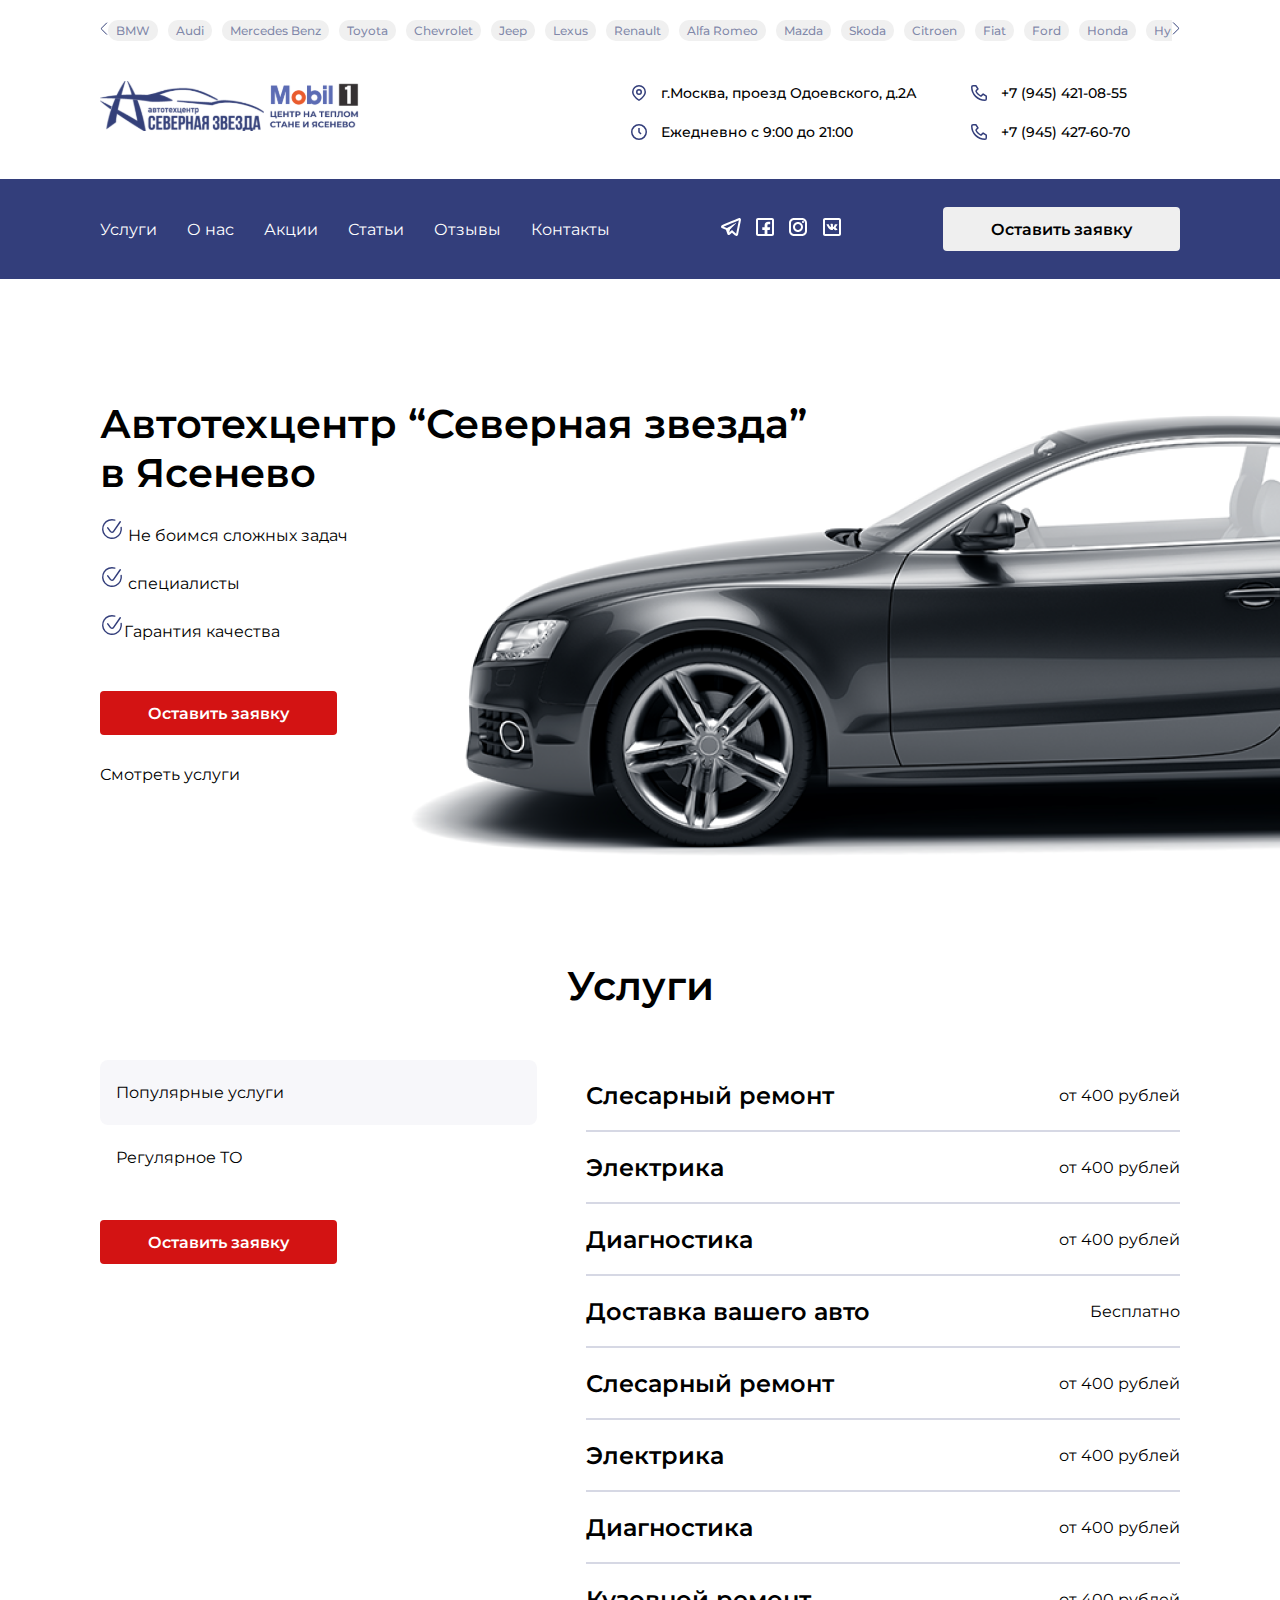
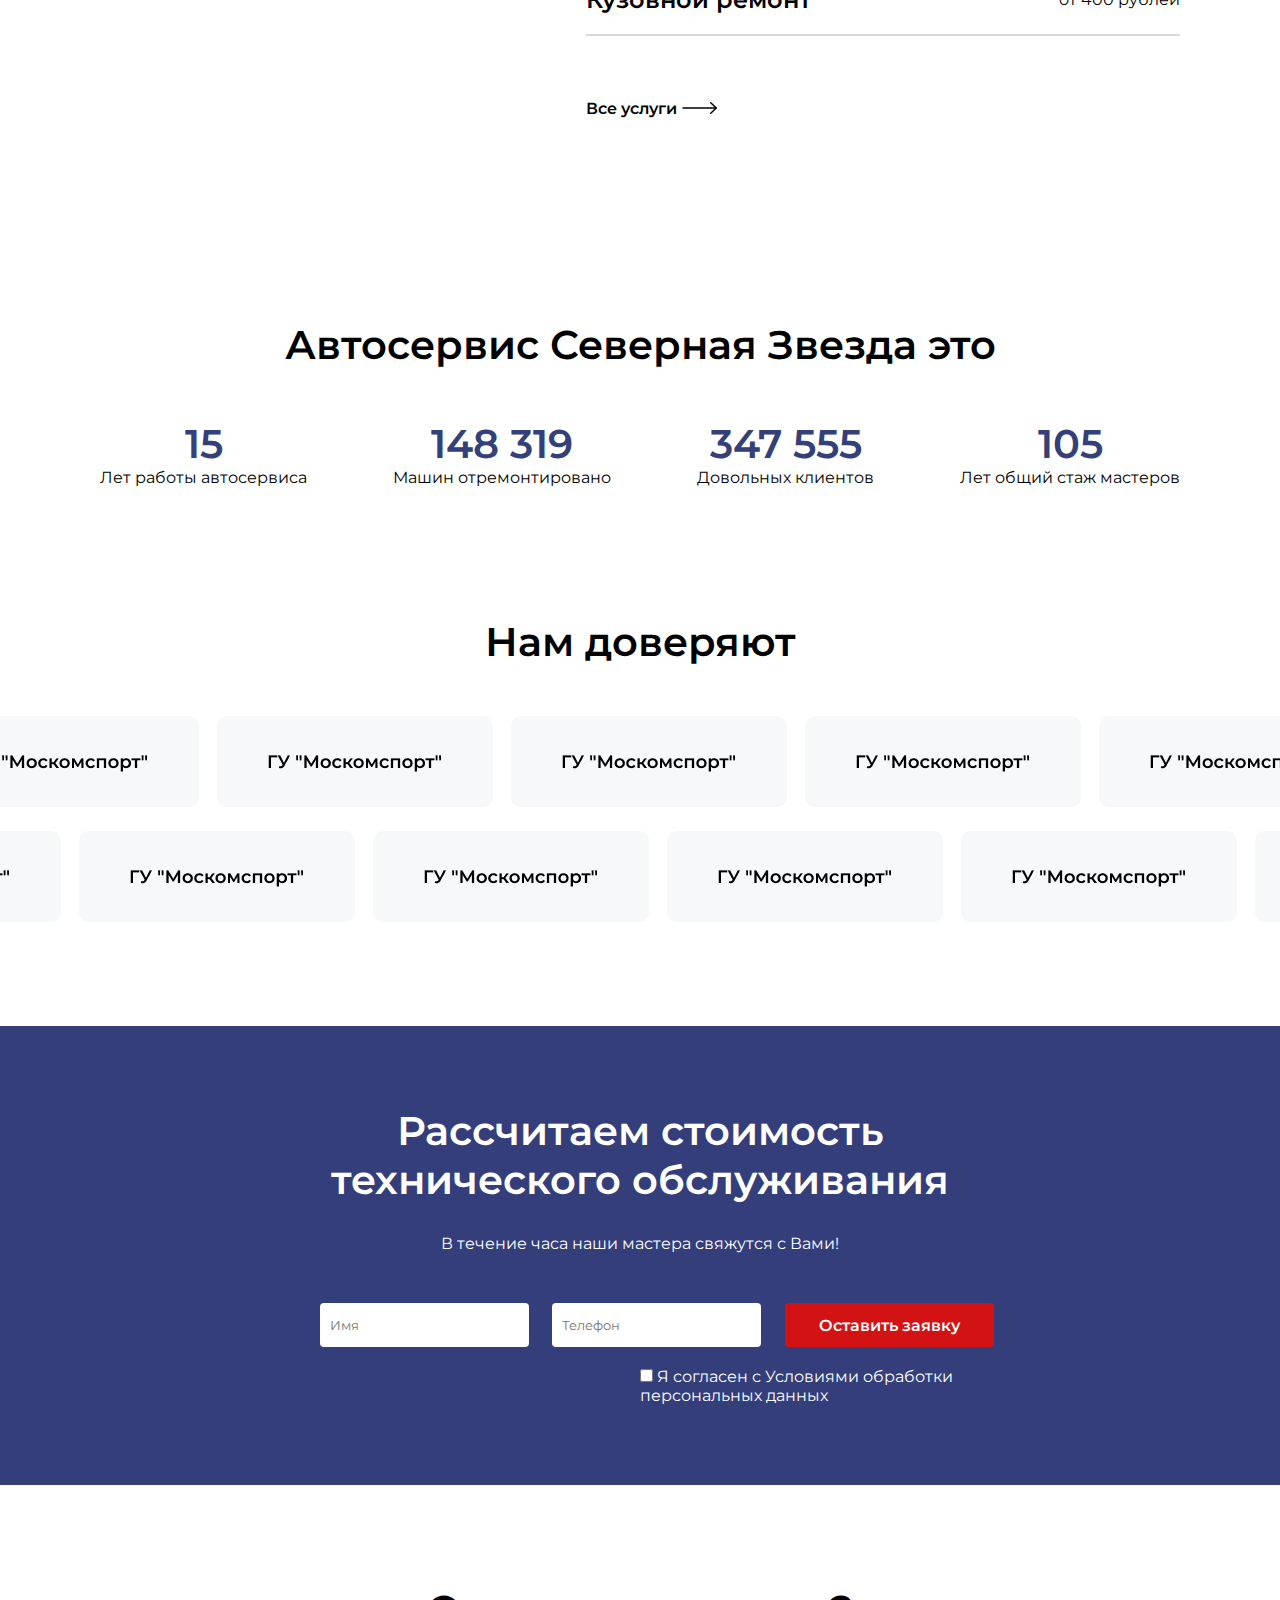
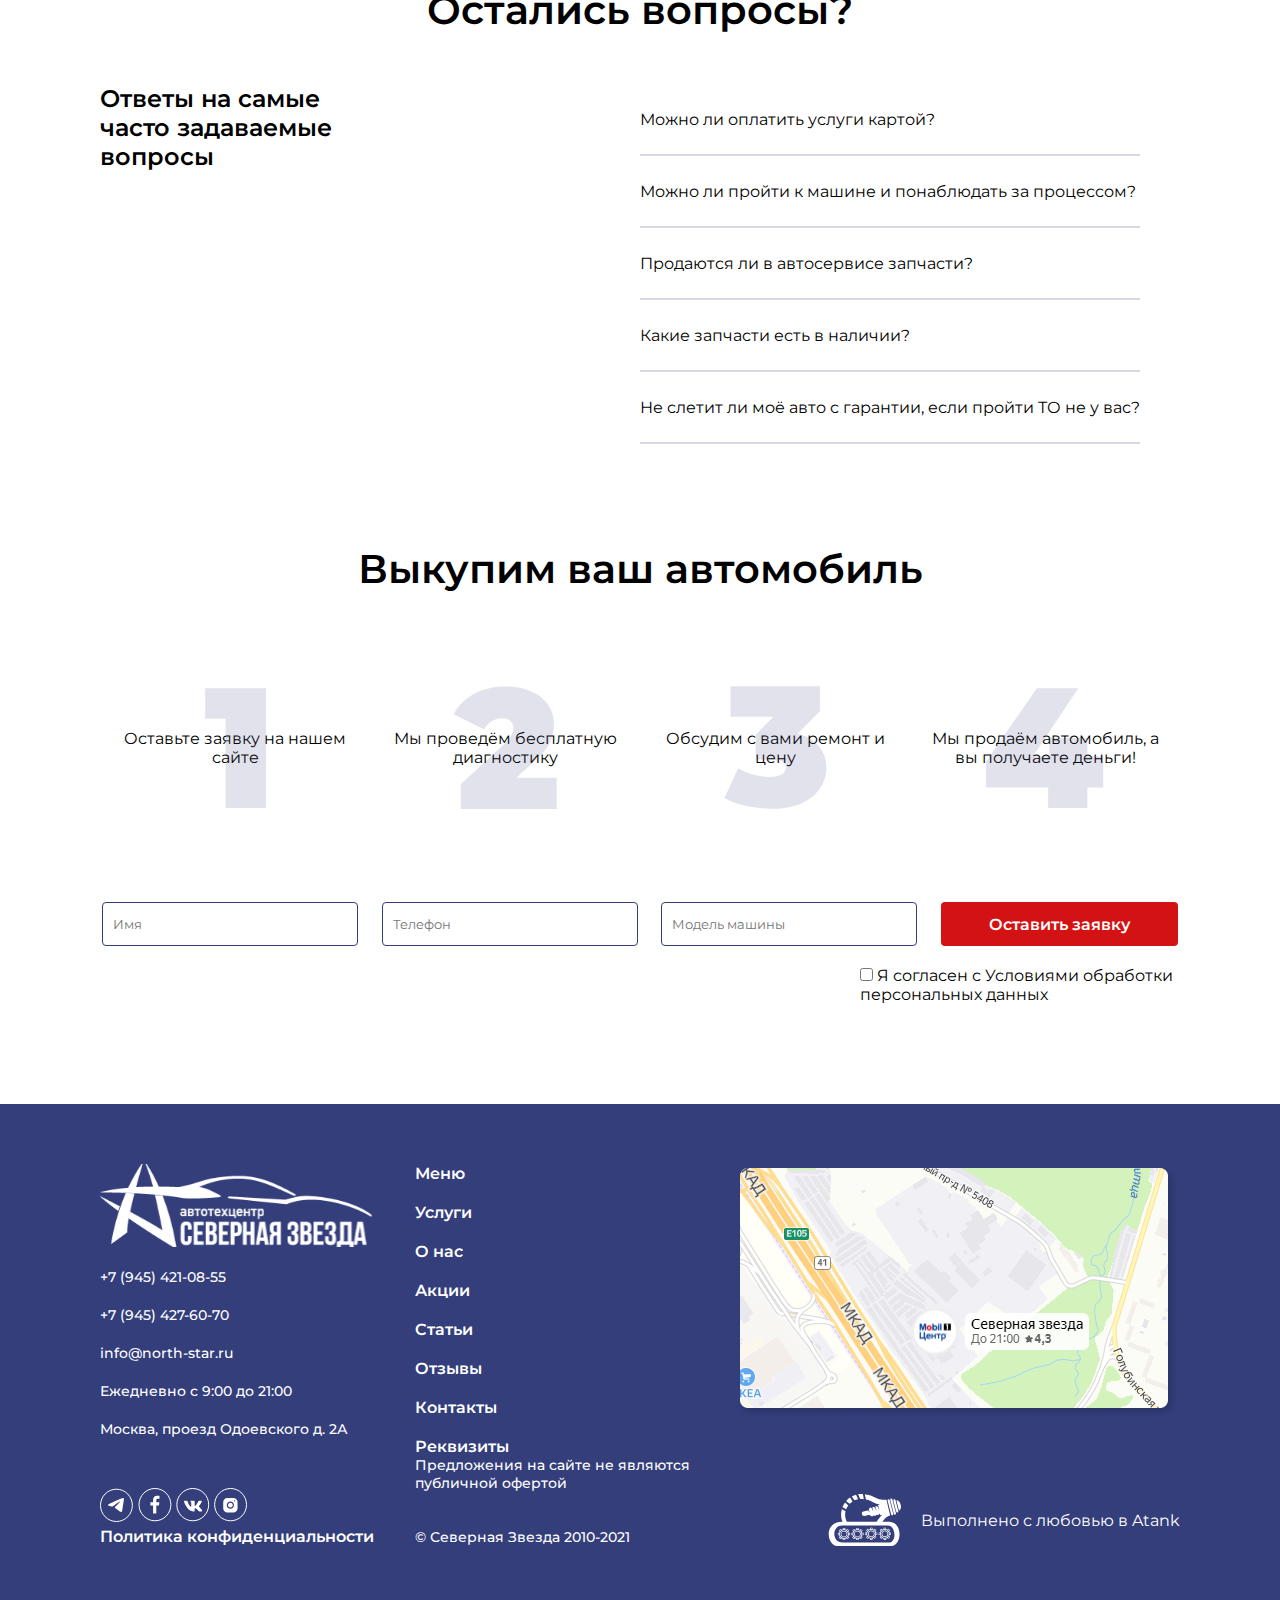
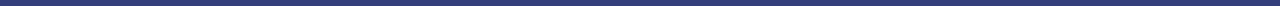
==== commit 4e730ce2: "mobile version fixed" ====
--- a/index.html
+++ b/index.html
@@ -13,8 +13,8 @@
 <body>
     <div class="container">
         <header class="header">
-            <img class="desktop new_year" src="./images/newYear_desktop.png" alt="">
-            <img class="mobile new_year" src="./images/newYear_mobile.png" alt="">
+            <!-- <img class="desktop new_year" src="./images/newYear_desktop.png" alt="">
+            <img class="mobile new_year" src="./images/newYear_mobile.png" alt=""> -->
             <div class="header_top block">
                 <div class="arrow_left">
                     <img src="./images/chevron.svg" alt="">
@@ -184,13 +184,13 @@
                 </div>
                 <div class="block_content">
                     <div class="colunm column1">
-                        <div>
+                        <div class="services_btn popular">
                             <a href="#popular">
                             Популярные услуги
                             </a>
 
                         </div>
-                        <div>
+                        <div  class="services_btn">
                             <a href="#to">
                                 Регулярное ТО
                             </a>
@@ -260,7 +260,7 @@
                             </a>
                             <img src="./images/arrow.svg" alt="">
                         </div>
-                        <div class="mobile buttons">
+                        <div class="buttons  mobile">
                             <button class="button block1_btn">Оставить заявку</button>
                             <a href="#services">Смотреть услуги</a>
                         </div>
@@ -312,8 +312,8 @@
                 <!-- </div> -->
                 <div class="block_content">
                     <form class="row row1">
-                        <input class="input" type="text">
-                        <input class="input" type="text">
+                        <input class="input" type="text" placeholder="Имя">
+                        <input class="input" type="text" placeholder="Телефон">
                         <button class="button red_button">Оставить заявку</button>
                     </form>
                     <div class="row row2">
@@ -426,14 +426,14 @@
                         </div>
                     </div>
                     <form class="row row2">
-                        <div class="input">
-                            <input type="text" placeholder="Имя">
-                        </div>
-                        <div class="input">
-                            <input type="text" placeholder="Телефон">
-                        </div>
-                        <div class="input">
-                            <input type="text" placeholder="Модель машины">
+                        <div class="input_box input">
+                            <input class="input" type="text" placeholder="Имя">
+                        </div>
+                        <div class="input_box input">
+                            <input class="input" type="text" placeholder="Телефон">
+                        </div>
+                        <div class="input_box input">
+                            <input class="input" type="text" placeholder="Модель машины">
                         </div>
                         <button class="button red_button">
                             Оставить заявку
--- a/style.css
+++ b/style.css
@@ -263,9 +263,11 @@
 .main_page_block1 .buttons{
     align-items: flex-start;
 }
+.buttons a{
+    margin-top: 30px;
+}
 .main_page_block1 a{
     color: #000;
-    margin-top: 30px;
 }
 .main_page_block1_img{
     margin-right: -100px;
@@ -308,9 +310,10 @@
     flex-direction: row;
     justify-content: space-between;
 }
-.main_page_block2 .column1 div{
+/* .main_page_block2 .column1 div{
     margin-bottom: 30px;
-}
+} */
+
 .main_page_block2 .column2{
     /* width: 400px; */
     width: 55%;
@@ -331,9 +334,21 @@
     display: flex;
     margin-top: 50px;
 }
+.services_btn{
+    height: 65px;
+    display: flex;
+    align-items: center;
+    padding-left: 16px;
+    border-radius: 8px;
+    width: 32.857vw;
+}
+.popular{
+    background-color: #333e7a0a;
+}
 .block2_btn{
     color:#FFFFFF;
     background-color: #D31313;
+    margin-top: 30px;
 }
 .main_page_block3{
     margin-top: 100px;
@@ -365,6 +380,9 @@
 }
 .input{
     /* margin-right: 20px; */
+    border-radius: 4px;
+    padding-left: 10px;
+    box-sizing: border-box;
 }
 
 .main_page_block5{
@@ -397,6 +415,7 @@
     display: flex;
     justify-content: space-between;
     min-width: 546px;
+    width: 52.64vw;
 
 }
 .main_page_block5 .row2{
@@ -407,8 +426,11 @@
     /* position: relative; */
     width: 50vw;
 }
+.main_page_block5 .input{
+    margin-right: 10px;
+}
 .main_page_block5 .input, .main_page_block5 .button{
-    width: 32%;
+    width: 31%;
     min-width: 160px;
 }
 .main_page_block5 .personal_data{
@@ -480,6 +502,9 @@
     margin-top: 20px;
     width: 320px;
     text-align: start;
+}
+.input_box{
+    padding-left: 0;
 }
 .mobile{
     display: none;
@@ -836,7 +861,7 @@
     flex-direction: column;
     align-items: center;
 }
-/* .mobile_buttons a{
+/* .buttons .mobile a{
     justify-content: center;
     align-items: center;
 } */
@@ -1085,8 +1110,15 @@
         display: block;
         /* display: flex; */
     }
+    .footer{
+        padding-bottom: 30px;
+    }
+    h1{
+        font-size: 24px;
+    }
     .buttons button, .buttons a{
         width: 100%;
+        text-align: center;
     }
     .block{
         padding-left: 10px;
@@ -1101,7 +1133,7 @@
         background-color: transparent;
     }
     .mobile{
-        display: block;
+        display: flex;
     }
     .hidden{
         display: none;
@@ -1170,6 +1202,9 @@
     .header_contacts{
         margin-bottom: 10px;
     }
+    .main_page_block1{
+        margin-top: 30px;
+    }
     .main_page_block1 .text{
         align-items: center;
         position: relative;
@@ -1178,6 +1213,17 @@
         padding-left: 10px;
         padding-right: 10px;
     }
+    .main_page_block1 .text h1{
+        width: 250px;
+    }
+    .list_item h2{
+        font-size: 14px;
+        font-weight: 600;
+    }
+    .list_item p{
+        font-size: 14px;
+        font-weight: 500;
+    }
     .main_page_block1_img{
         position: relative;
         width: 100%;
@@ -1191,6 +1237,19 @@
         width: 100%;
         z-index: 3;
     }
+    .main_page_block2 .column1 a{
+        font-size: 14px;
+        font-weight: 600;
+    }
+    /* .main_page_block2 .column1 div{
+        margin-bottom: 43px;
+    } */
+    .services_btn{
+        width: 100%;
+        }
+    .main_page_block2 .block_content{
+        margin-top: 68px;
+    }
     .main_page_block1_img{
         margin-top: 50px;
     }
@@ -1217,6 +1276,7 @@
         flex-direction: column;
     }
     .main_page_block5 .row{
+        width: 100%;
         min-width: 200px;
     }
     .main_page_block5 .input{
@@ -1249,10 +1309,12 @@
     }
     .main_page_block7 .input input, .main_page_block7 .button {
         height: 44px;
-        margin-bottom: 20px;
         width: 100%;
         /* width: 80vw; */
         min-width: 200px;
+    }
+    .main_page_block7 .input input{
+        margin-bottom: 20px;
     }
     /* .main_page_block7 .button{
         width: 100%;
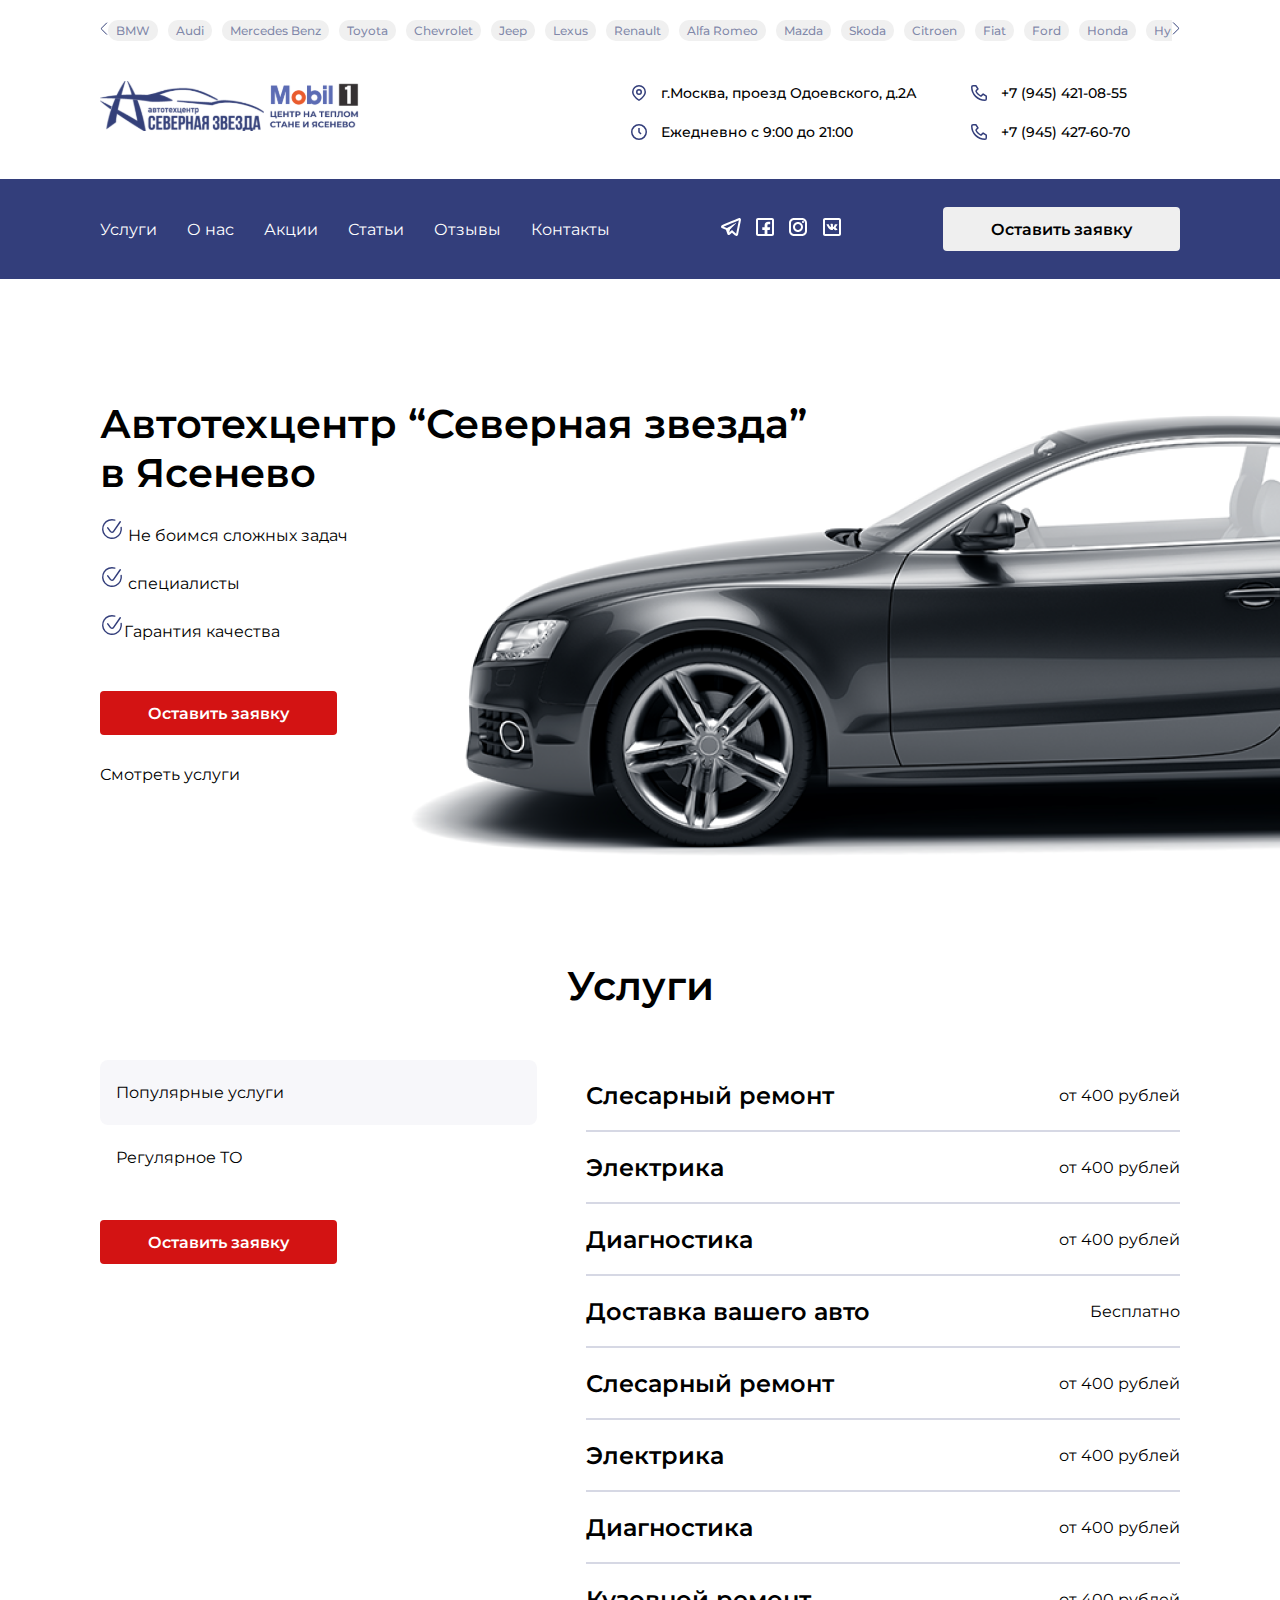
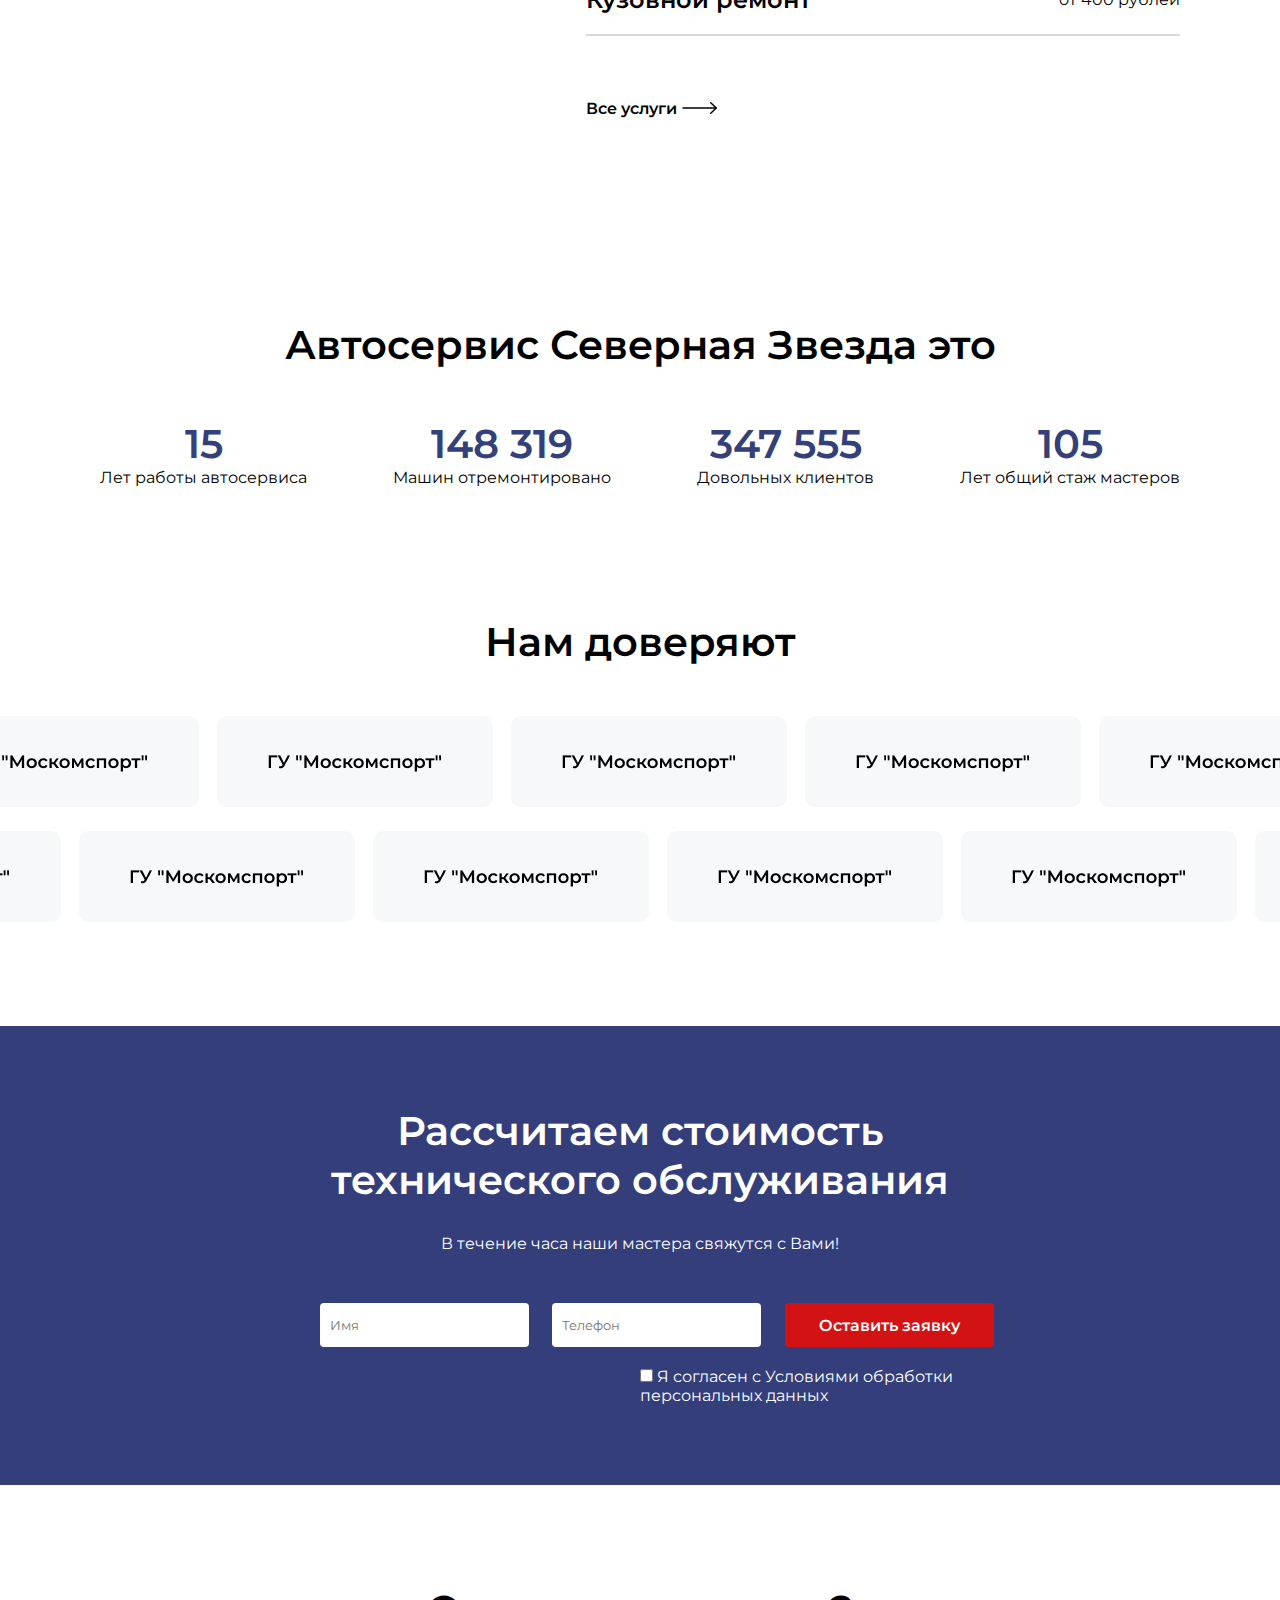
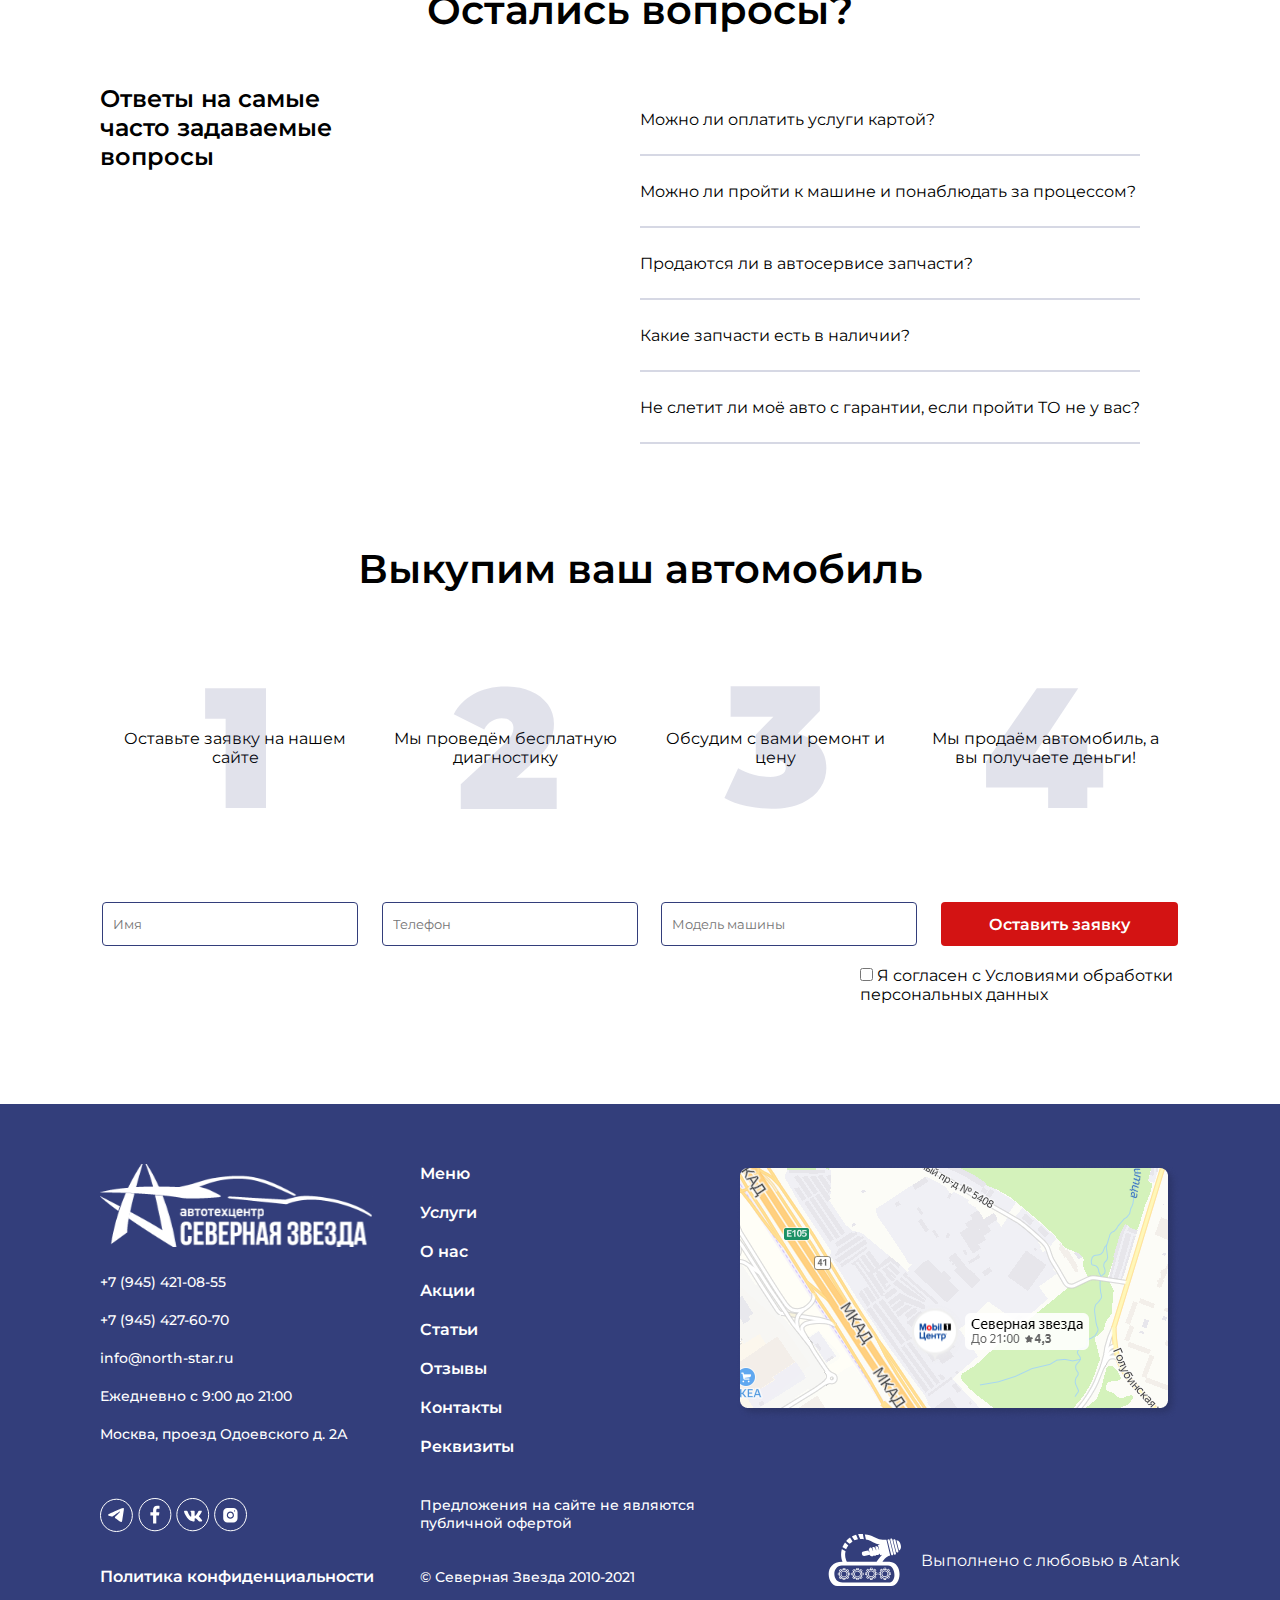
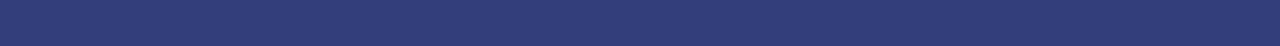
==== commit 093031e4: "container min size added" ====
--- a/index.html
+++ b/index.html
@@ -568,7 +568,6 @@
                             Предложения на сайте не являются публичной офертой
                         </p>
                         <br>
-                        <br>
                         <p>
                             © Северная Звезда 2010-2021
                         </p>
--- a/style.css
+++ b/style.css
@@ -11,6 +11,7 @@
 }
 .container{
     overflow: hidden;
+    min-width: 235px;
     /* margin: 59px 200px; */
     /* max-width: 1600px; */
 }
@@ -198,6 +199,12 @@
 .footer_column1, .footer_column2, .footer_column3{
     justify-content: space-between;
 }
+.footer_column1{
+    padding-right: 10px;
+}
+.footer_mobile_logo img{
+    height: 46px;
+}
 .footer_column1 li, .footer_column2 a{
     margin-top: 20px;
 }
@@ -208,10 +215,14 @@
 }
 .footer_socials{
     margin-top: 50px;
+    margin-bottom: 25px;
 }
 .footer_column2{
     width: 280px;
 }
+.footer_column2 .p2{
+    margin-top: 40px;
+}
 .footer_column2 nav{
     display: flex;
     flex-direction: column;
@@ -230,13 +241,19 @@
     margin-right: 20px;
 }
 .list_item{
-    height: 70px;
+    min-height: 70px;
     display: flex;
     flex-direction: row;
     justify-content: space-between;
     align-items: center;
     border-bottom: 2px solid hsla(231, 41%, 34%, 0.2);
 }
+.collapse-content{
+    width: 70%;
+    line-height: 150%;
+    padding:  020px 0 20px;
+}
+
 .services_item{
     /* height: 70px;
     display: flex;
@@ -529,11 +546,11 @@
 }
 .about_slider{
     display: flex;
-    flex-direction: row;
-    padding-right: 50px;
-    padding-left: 50px;
-}
-.slider_chevon{
+    flex-direction: column;
+    /* padding-right: 50px;
+    padding-left: 50px; */
+}
+/* .slider_chevon{
     width: 50px;
     display: flex;
     flex-direction: column;
@@ -544,14 +561,22 @@
 }
 .slider_chevon img{
     height: 8px;
-}
+} */
 .slider_content{
     display: flex;
     flex-direction: row;
     overflow-x: scroll;
 }
-.slider_content img{
+.slider_content::-webkit-scrollbar{
+    width: 0;
+}
+.slider_content .slide{
     margin-right: 20px;
+}
+.slider_content .shown{
+    width: 100%;
+    margin-right: 0;
+    border-radius: 8px;
 }
 .about_page_block1 .block_heading{
     text-align: center;
@@ -589,6 +614,7 @@
     flex-direction: row;
     flex-wrap: wrap;
     justify-content: space-between;
+    /* justify-content: space-around; */
     margin-right: -50px;
 }
 /* .about_page_block2  */
@@ -639,6 +665,39 @@
     width: 100%;
     border-collapse: collapse;
     border-radius: 8px;
+}
+.table_services, .table_oil{
+    flex-direction: column;
+    border-radius: 8px;
+  -webkit-border-radius: 8px;
+  -moz-border-radius: 8px;
+  -khtml-border-radius: 8px;
+  border: 1px solid #3440790A;
+  /* display: block;
+  display: grid; */
+  display: flex;
+  width: 100%;
+  justify-content: space-around;
+  overflow: hidden;
+  min-width: 350px;
+}
+/* .table_services  tbody, .table_oil tbody{
+    width: 100%;
+} */
+.table_services tr{
+    width: 100%;
+    display: flex;
+    justify-content: space-between;
+}
+.table_services tr, .table_oil tr{
+    background-color: #3440790A;
+    border-top: 1px solid #333e7b;
+}
+.table_services tr:first-child{
+    border-top: none;
+}
+.td_price{
+    white-space: nowrap;
 }
 /* tbody:first-child{
     border-top: transparent;
@@ -652,19 +711,19 @@
 }
 /* .about_page_block3  */
 tr{
-    height: 50px;
+    min-height: 50px;
 }
 /* .about_page_block3 th, .about_page_block3 td */
 td, th
 {
-    padding: 10px 20px 10px 20px;
+    padding: 30px 20px 30px 20px;
 }
 /* .about_page_block3  */
 td{
     font-size: 14px;
     font-weight: 500;
-    background-color: #3440790A;
-    border-top: 1px solid #333E7B;
+    /* background-color: #3440790A;
+    border-top: 1px solid #333E7B; */
 }
 .site{
     text-align: center;
@@ -685,17 +744,28 @@
     text-align: center;
 }
 .prices_services_list{
-    width: 100%;
+    display: flex;
+    flex-direction: row;
+    align-items: center;
+}
+.prices_services_list .arrow{
+    transform: rotate(180deg);
+    justify-content: space-between;
+    margin-top: -15px;
+    margin-left: 15px;
+}
+.prices_services_list ul{
+    /* width: 80%; */
     overflow-x: scroll;
-
-}
-.prices_services_list::-webkit-scrollbar{
+}
+.prices_services_list ul::-webkit-scrollbar{
     width: 0;
 }
 .prices_services_list ul{
     display: flex;
     flex-direction: row;
-    
+    padding-bottom: 0;
+    margin-bottom: 0;
 }
 .prices_services_list li{
     background-color: #F0F0F0;
@@ -713,14 +783,39 @@
 .table_oil{
     margin-bottom: 100px;
 }
-
-
-
-.faded{
+/* .table_oil th{
+    text-align: start;
+}
+.table_oil .td_price{
+    text-align: end;
+} */
+.table_oil tr {
+    width: 100%;
+    display: flex;
+    justify-content: space-between;
+}
+.prices_services_list .chosen{
+    background-color: #333E7B;
+    color: #FFFFFF;
+}
+
+
+.card .faded{
     opacity: 0.5;
-}
+    margin-top: 15px;
+}
+/* .promotions_page  */
 .card_heading{
     color: #333E7B;
+    margin-top: 10px;
+    margin-bottom: 10px;
+}
+/* .promotions_page  */
+/* .card .p1{
+    margin-bottom: 15px;
+} */
+.card_img{
+    border-radius: 8px;
 }
 .promotions_page .block_heading{
     text-align: center;
@@ -872,12 +967,13 @@
 
 
 /* // контакты */
-.contacts_page_block1{
+.contacts_page_block1, .requisites_page_block1, .certificates_page_block1{
     padding-top: 100px;
     padding-bottom: 100px;
 }
-.contacts_page_block1 .block_heading{
-    margin-bottom: 50px;
+.contacts_page_heading{
+    margin-bottom: 50px;
+    /* margin-top: 30px; */
     color: #333E7B;
     text-align: center;
 }
@@ -946,22 +1042,22 @@
     margin-bottom: 15px;
 }
 /* // реквизиты */
-.contacts_page_block1 .block_content{
+.requisites_page_block1 .block_content{
     display: flex;
     flex-direction: column;
 }
-.contacts_page_block1 .columns{
-    display: flex;
-    flex-direction: row;
-}
-.contacts_page_block1 .column{
+.requisites_page_block1 .columns{
+    display: flex;
+    flex-direction: row;
+}
+.requisites_page_block1 .column{
     width: 50%;
     padding-right: 50px;
 }
-.contacts_page_block1 .column p{
+.requisites_page_block1 .column p{
     margin-bottom: 20px;
 }
-.contacts_page_block1 .name{
+.requisites_page_block1 .name{
     margin-bottom: 50px;
     width: 100%;
 }
@@ -1146,9 +1242,12 @@
         right: 0px;
         top: 0px;
         width: 100vw;
+        min-height: 100vh;
         /* width: 100%; */
-        height: 100vh;
+        /* height: 100vh; */
         padding-left: 70px;
+        /* display: flex;
+        flex-direction: column; */
     }
     .navbar_header{
         font-size: 16px;
@@ -1186,6 +1285,10 @@
     .header_contacts{
         width: 100%;
     }
+    /* .contacts_page_block1{
+        display: flex;
+        flex-direction: column;
+    } */
     .header_socials, .header_btn, .header_main_navbar{
         display: none;
     }
@@ -1291,6 +1394,9 @@
     .main_page_block6 .block_content{
         flex-direction: column;
     }
+    .collapse-content{
+        width: 100%
+    }
     .main_page_block6 .block_content .column1, .main_page_block6 .block_content .column1 h2{
         width: 100%;
     }
@@ -1329,15 +1435,32 @@
     }
     .footer{
         flex-direction: column;
+        padding-top: 25px;
         
         /* display: block; */
 
     }
+    .footer_column1{
+        padding-right: 0px;
+    }
+    .footer_column1 ul{
+        margin-bottom: 30px;
+    }
+    .footer_column1 a{
+        margin-bottom: 30px;
+    }
+    .footer_column3{
+        display: flex;
+        flex-direction: row;
+        justify-content: flex-start;
+    }
     .footer_mobile_logo{
-        margin-bottom: 50px;
+        margin-bottom: 25px;
+        display: flex;
+        justify-content: center;
     }
     .footer_mobile_logo img{
-        width: 100%;
+        width: 50%;
     }
     .footer_mobile_nav{
         display: flex;
@@ -1457,6 +1580,18 @@
         z-index: 3;
         justify-content: center;
         margin-right: -20px;
+    }
+    .about_dot{
+        display: inline-block;
+        opacity: 1;
+        width: 10px;
+        height: 10px;
+        background-color: #C4C4C4;
+        border-radius: 100%;
+        margin-right: 10px;
+    }
+    .about_dot_chosen{
+        background-color: #333E7B;
     }
     .dot{
         display: inline-block;
@@ -1473,7 +1608,6 @@
         height: 10px;
         background-color: #34407966;
     }
-
     /* // бренды */
     .choose_brand .input_area{
         width: 100%;
@@ -1492,6 +1626,10 @@
     }
     .honda_service p{
         width: 300px;
+    }
+    .promo_cards .promo_card img{
+        width: 90vw;
+        min-width: 200px;
     }
 
 }
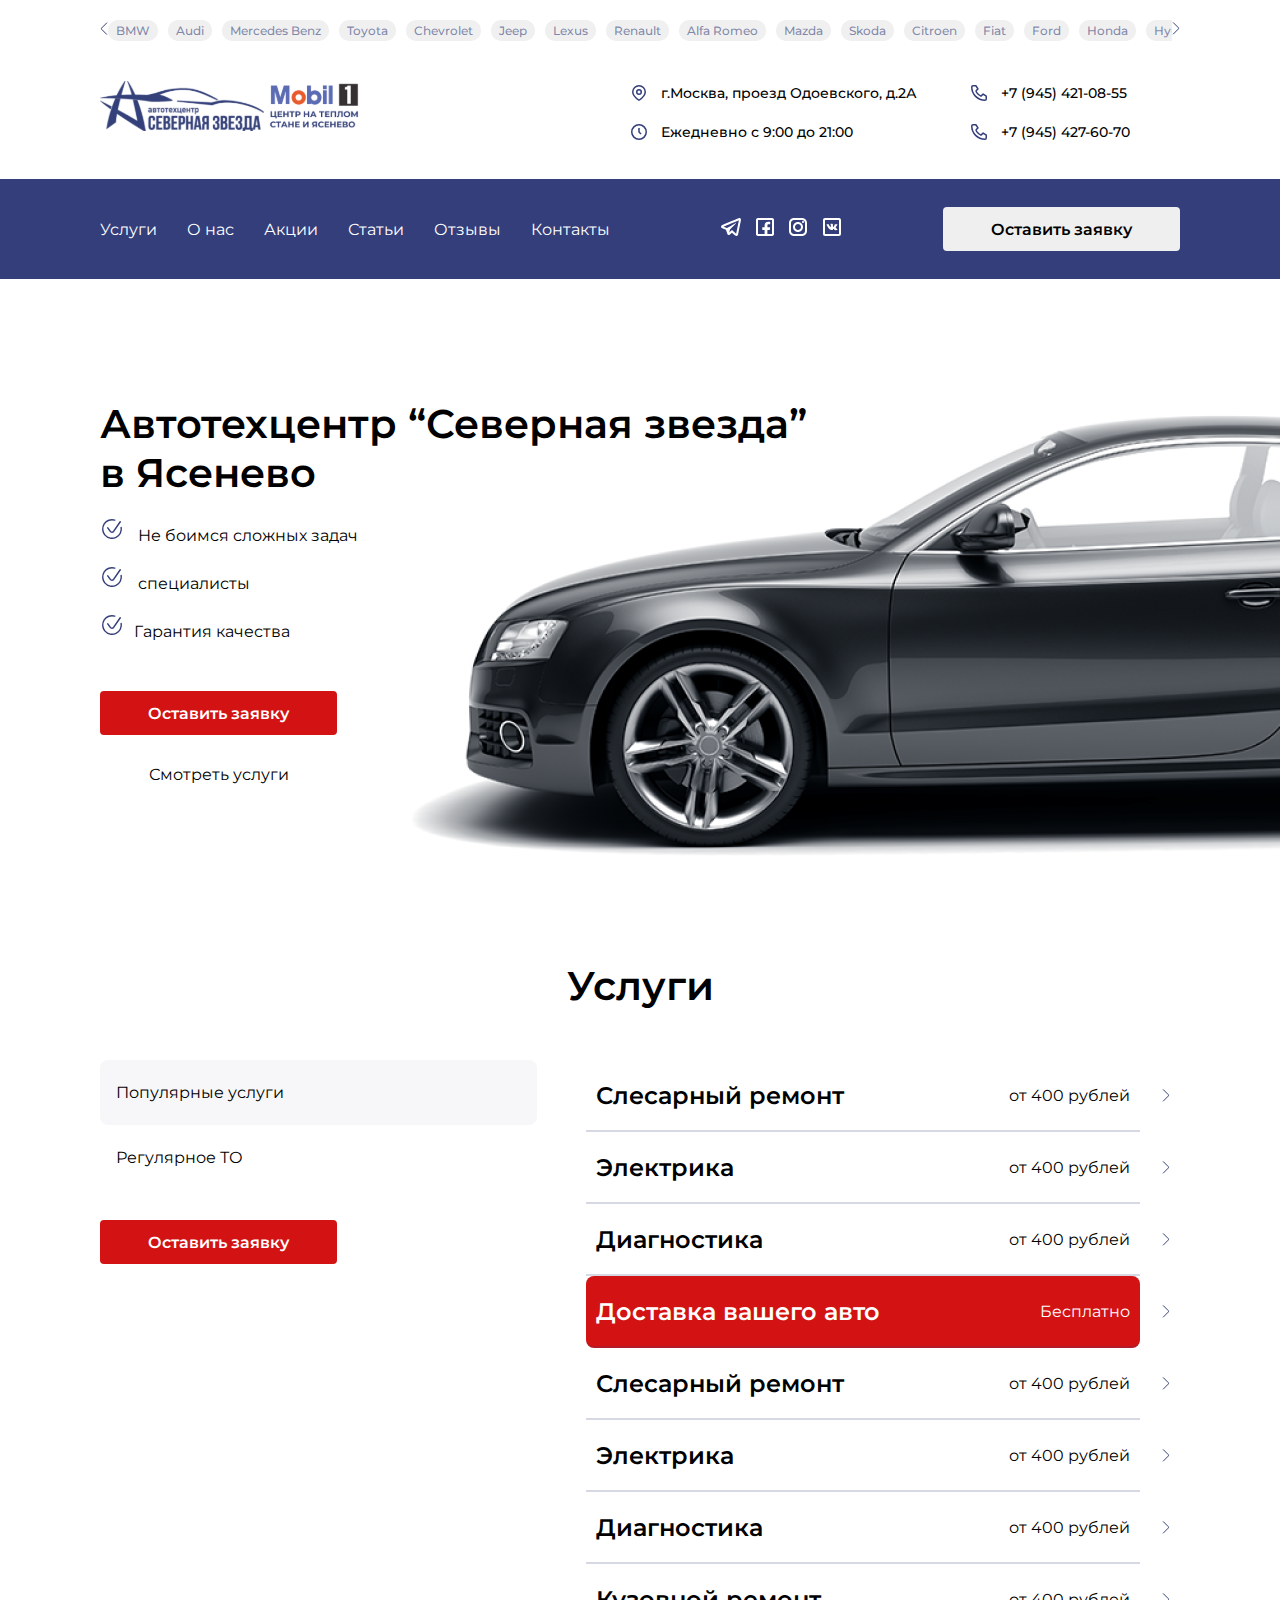
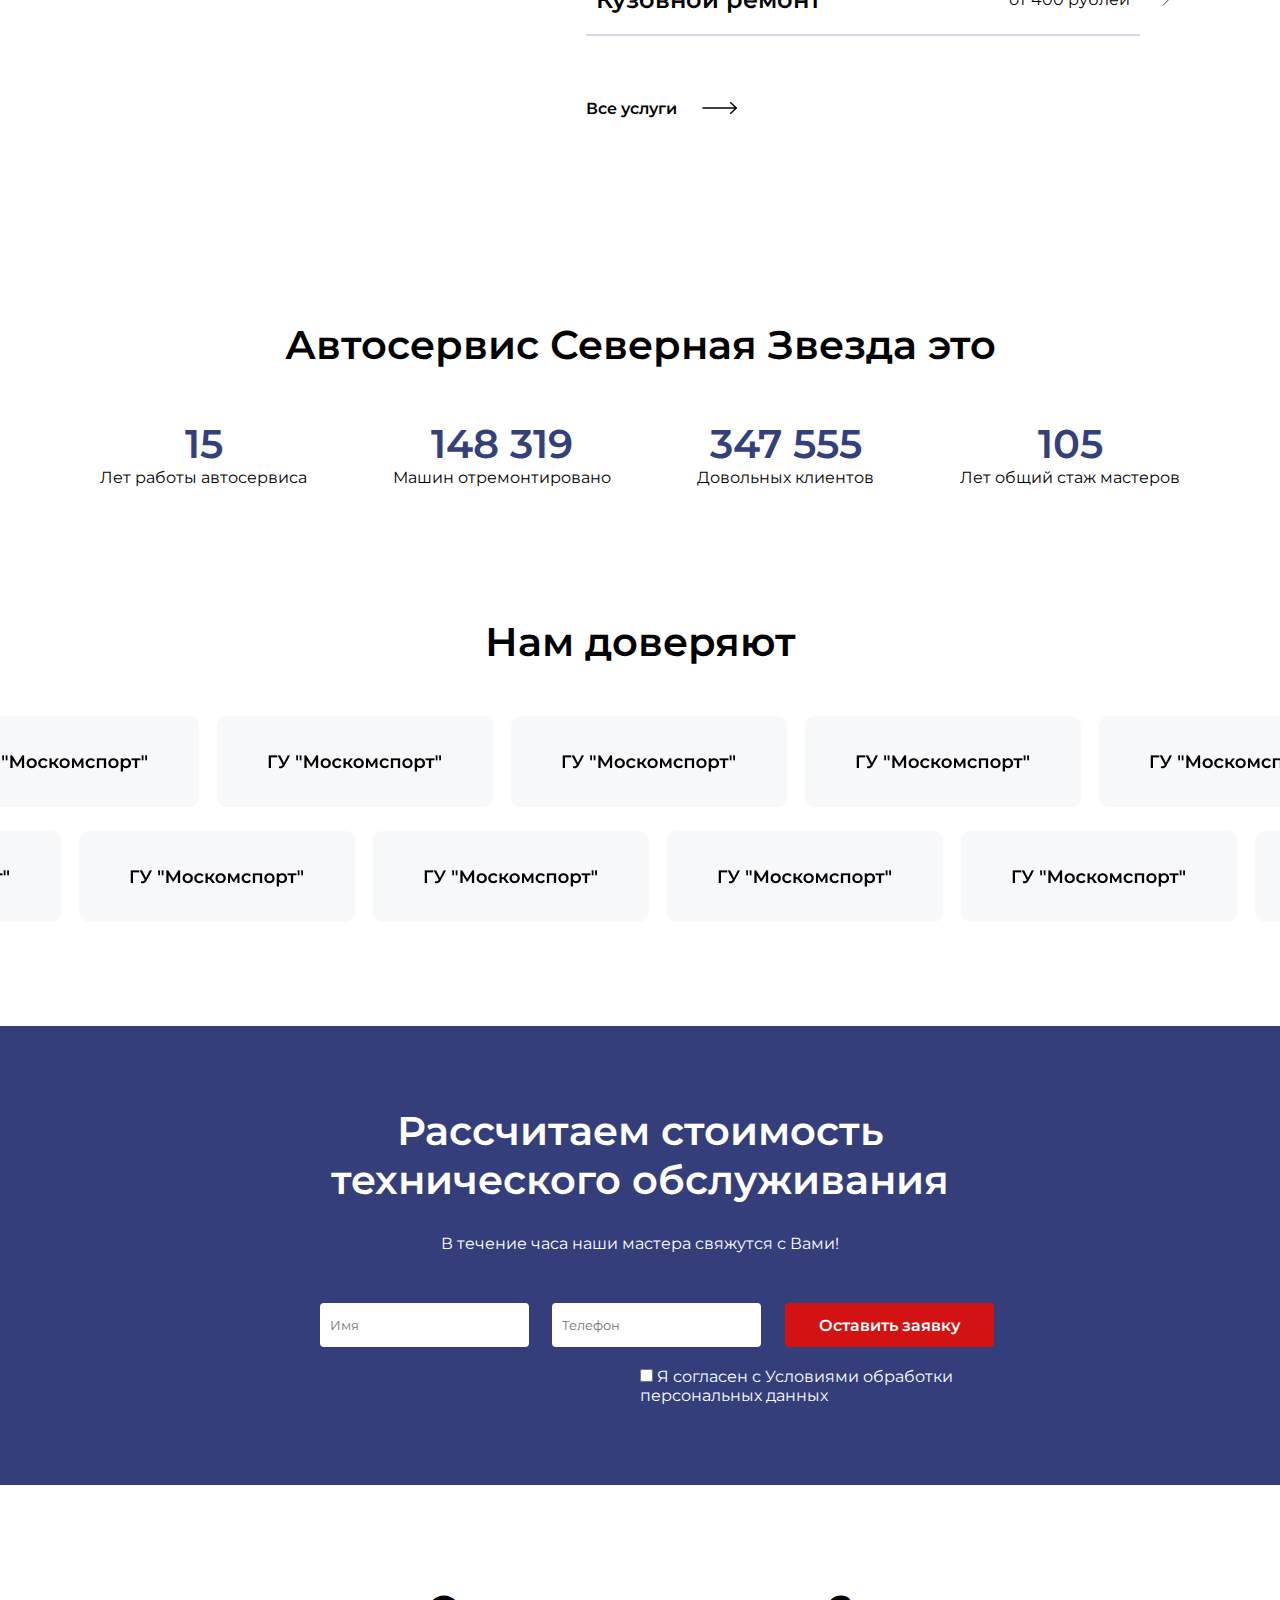
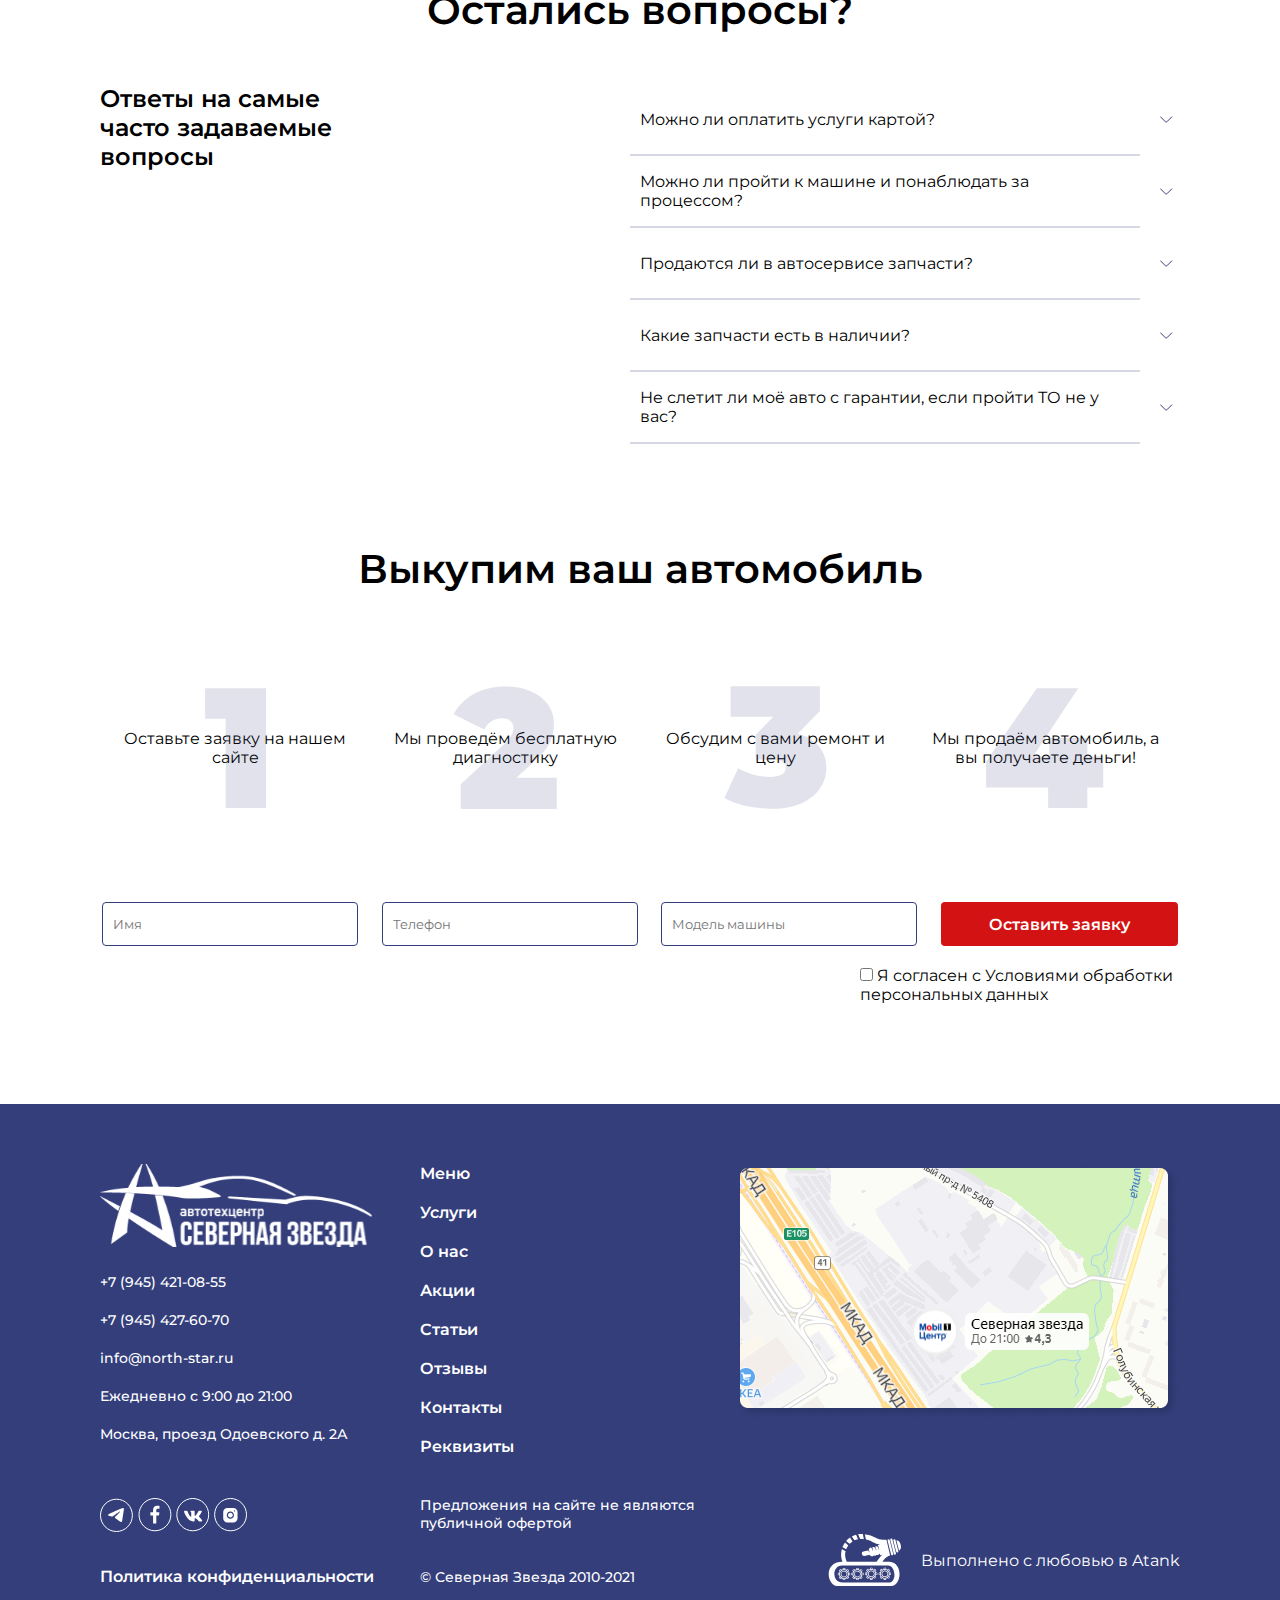
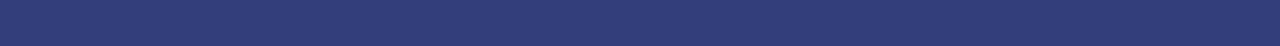
==== commit 43e32661: "slider on certificates page fixed, chevrons on main page added" ====
--- a/index.html
+++ b/index.html
@@ -195,13 +195,9 @@
                                 Регулярное ТО
                             </a>
                         </div>
-                            
-    
-                        
                         <button class="button block2_btn desktop">
                             Оставить заявку
                         </button>
-    
                     </div>
                     <div class="colunm column2">
                         <ul class="services_list">
@@ -209,57 +205,81 @@
                                 <li class="services_item list_item">
                                     <h2>Слесарный ремонт</h2>
                                     <p>от 400 рублей</p>
+                                    <div class="arrow desktop">
+                                        <img src="./images/chevron.svg">
+                                    </div>
                                 </li>
                             </a>
                             <a href="">
                                 <li class="services_item list_item">
                                     <h2>Электрика</h2>
                                     <p>от 400 рублей</p>
+                                    <div class="arrow desktop">
+                                        <img src="./images/chevron.svg">
+                                    </div>
                                 </li>
                             </a>
                             <a href="">
                                 <li class="services_item list_item">
                                     <h2>Диагностика</h2>
                                     <p>от 400 рублей</p>
-                                </li>
-                            </a>
-                            <a href="">
-                                <li class="services_item list_item">
+                                    <div class="arrow desktop">
+                                        <img src="./images/chevron.svg">
+                                    </div>
+                                </li>
+                            </a>
+                            <a href="">
+                                <li class="services_item list_item emphasize">
                                     <h2>Доставка вашего авто</h2>
                                     <p>Бесплатно</p>
+                                    <div class="arrow desktop">
+                                        <img src="./images/chevron.svg">
+                                    </div>
                                 </li>
                             </a>
                             <a href="">
                                 <li class="services_item list_item">
                                     <h2>Слесарный ремонт</h2>
                                     <p>от 400 рублей</p>
+                                    <div class="arrow desktop">
+                                        <img src="./images/chevron.svg">
+                                    </div>
                                 </li>
                             </a>
                             <a href="">
                                 <li class="services_item list_item">
                                     <h2>Электрика</h2>
                                     <p>от 400 рублей</p>
+                                    <div class="arrow desktop">
+                                        <img src="./images/chevron.svg">
+                                    </div>
                                 </li>
                             </a>
                             <a href="">
                                 <li class="services_item list_item">
                                     <h2>Диагностика</h2>
                                     <p>от 400 рублей</p>
+                                    <div class="arrow desktop">
+                                        <img src="./images/chevron.svg">
+                                    </div>
                                 </li>
                             </a>
                             <a href="">
                                 <li class="services_item list_item">
                                     <h2>Кузовной ремонт</h2>
                                     <p>от 400 рублей</p>
+                                    <div class="arrow desktop">
+                                        <img src="./images/chevron.svg">
+                                    </div>
                                 </li>
                             </a>
                         </ul>
-                        <div class="goTo desktop">
+                        <button class="goTo desktop">
                             <a href="#services">
                                 Все услуги
                             </a>
                             <img src="./images/arrow.svg" alt="">
-                        </div>
+                        </button>
                         <div class="buttons  mobile">
                             <button class="button block1_btn">Оставить заявку</button>
                             <a href="#services">Смотреть услуги</a>
@@ -342,8 +362,8 @@
                         <div class="accordeon">
                             <details class="accordeon__item">
                                 <summary class="accordeon__title list_item">Можно ли оплатить услуги картой?
-                                    <div class="arrow">
-                                        <!-- <img src="./images/v.png"> -->
+                                    <div class="arrow desktop">
+                                        <img src="./images/chevron.svg">
                                     </div>
                                 </summary>
                                 <div class="collapse-content">
@@ -352,8 +372,8 @@
                             </details>
                             <details class="accordeon__item">
                                 <summary class="accordeon__title list_item">Можно ли пройти к машине и понаблюдать за процессом?
-                                    <div class="arrow">
-                                        <!-- <img src="./images/v.png"> -->
+                                    <div class="arrow desktop">
+                                        <img src="./images/chevron.svg">
                                     </div>
                                 </summary>
                                 <div class="collapse-content">
@@ -362,8 +382,8 @@
                             </details>
                             <details class="accordeon__item">
                                 <summary class="accordeon__title list_item">Продаются ли в автосервисе запчасти?
-                                    <div class="arrow">
-                                        <!-- <img src="./images/v.png"> -->
+                                    <div class="arrow desktop">
+                                        <img src="./images/chevron.svg">
                                     </div>
                                 </summary>
                                 <div class="collapse-content">
@@ -372,8 +392,8 @@
                             </details>
                             <details class="accordeon__item">
                                 <summary class="accordeon__title list_item">Какие запчасти есть в наличии?
-                                    <div class="arrow">
-                                        <!-- <img src="./images/v.png"> -->
+                                    <div class="arrow desktop">
+                                        <img src="./images/chevron.svg">
                                     </div>
                                 </summary>
                                 <div class="collapse-content">
@@ -382,8 +402,8 @@
                             </details>
                             <details class="accordeon__item">
                                 <summary class="accordeon__title list_item">Не слетит ли моё авто с гарантии, если пройти ТО не у вас?
-                                    <div class="arrow">
-                                        <!-- <img src="./images/v.png"> -->
+                                    <div class="arrow desktop">
+                                        <img src="./images/chevron.svg">
                                     </div>
                                 </summary>
                                 <div class="collapse-content">
--- a/style.css
+++ b/style.css
@@ -55,11 +55,11 @@
 .button{
     font-weight: 600;
     font-size: 16px;
-    /* /// */
     width: 237px;
     min-width: 180px;
     height: 44px;
     border-radius: 4px;
+    cursor: pointer;
 }
 .red_button{
     background-color: #D31313;
@@ -116,13 +116,7 @@
     padding-top: 20px;
     padding-bottom: 20px;
 }
-.header_main_colomn{
-    /* width: 50%; */
-}
 .header_main_colomn2{
-    /* display: flex;
-    flex-direction: row;
-    flex-wrap: wrap; */
     display: flex;
     flex-direction: row;
     justify-content: flex-end;
@@ -134,7 +128,6 @@
     display: flex;
     flex-direction: row;
     align-items: center;
-    /* width: 160px; */
     margin-bottom: 15px;
 }
 .header_contacts img{
@@ -152,7 +145,6 @@
     display: flex;
     flex-direction: row;
     color: #FFFFFF;
-    /* margin-right: 20px; */
 }
 .header_main_navbar a{
     color: #FFFFFF;
@@ -167,10 +159,6 @@
     width: 125px;
     margin-right: 20px;
 }
-
-.header_btn{
-
-}
 /* ///// */
 .page_content{
  /* background-color: #9b9fb9; */
@@ -181,7 +169,6 @@
     flex-direction: column;
 }
 .footer{
-    
     color: #FFFFFF;
     background-color: #333E7B;
     display: flex;
@@ -208,7 +195,6 @@
 .footer_column1 li, .footer_column2 a{
     margin-top: 20px;
 }
-
 .footer_column1 a, .footer_column2 a{
     font-weight: 600;
     font-size: 16px;
@@ -242,11 +228,33 @@
 }
 .list_item{
     min-height: 70px;
+    padding-left: 10px;
+    padding-right: 10px;
+    margin-right: 40px;
     display: flex;
     flex-direction: row;
     justify-content: space-between;
     align-items: center;
     border-bottom: 2px solid hsla(231, 41%, 34%, 0.2);
+    position: relative;
+}
+.list_item .arrow{
+    height: 100%;
+    width: 40px;
+    display: flex;
+    justify-content: flex-end;
+    align-items: center;
+    background-color: #ffffff;
+    position: absolute;
+    right: -40px;
+    /* bottom: -2px; */
+}
+.list_item .arrow img{
+    transform: rotate(-90deg);
+    margin-right: 10px;
+}
+.services_item .arrow img{
+    transform: rotate(180deg);
 }
 .collapse-content{
     width: 70%;
@@ -254,22 +262,14 @@
     padding:  020px 0 20px;
 }
 
-.services_item{
-    /* height: 70px;
-    display: flex;
-    flex-direction: row;
-    justify-content: space-between;
-    align-items: center;
-    border-bottom: 2px solid hsla(231, 41%, 34%, 0.2); */
-}
-
-
-/* 600
-16px */
-/* 500
-14px */
-/* 400
-14px */
+.services_list .emphasize{
+    color: #ffffff;
+    background-color: #D31313;
+    border-radius: 8px;
+    /* padding-left: 10px;
+    padding-right: 10px;
+    margin-left: -10px; */
+}
 .main_page_block1{
     position: relative;
     display: flex;
@@ -285,6 +285,8 @@
 }
 .main_page_block1 a{
     color: #000;
+    width: 237px;
+    text-align: center;
 }
 .main_page_block1_img{
     margin-right: -100px;
@@ -301,6 +303,9 @@
 }
 .main_page_block1 li{
     margin-top: 20px;
+}
+.main_page_block1 li img{
+    margin-right: 10px;
 }
 .block1_btn{
     margin-top: 50px;
@@ -342,6 +347,11 @@
     margin-top: 60px;
     font-size: 16px;
     font-weight: 600;
+    cursor: pointer;
+    background-color: transparent;
+}
+.main_page_block2 .goTo img{
+    margin-left: 20px;
 }
 .main_page_block2 .block_heading{
     width: 100%;
@@ -396,12 +406,17 @@
     margin-bottom: 50px;
 }
 .input{
-    /* margin-right: 20px; */
     border-radius: 4px;
     padding-left: 10px;
     box-sizing: border-box;
-}
-
+    outline: none;
+}
+summary{
+    cursor: pointer;
+}
+input[type=checkbox]{
+    cursor: pointer;
+}
 .main_page_block5{
     background-color: #333E7B;
     color: #FFFFFF;
@@ -577,6 +592,9 @@
     width: 100%;
     margin-right: 0;
     border-radius: 8px;
+}
+.certificates .shown{
+    width: auto;
 }
 .about_page_block1 .block_heading{
     text-align: center;
@@ -1077,6 +1095,7 @@
 }
 .certificates_item{
     width: 370px;
+    margin-bottom: 50px;
 }
 .certificate_preview{
     width: 375px;
@@ -1227,12 +1246,10 @@
         width: auto;
         height: auto;
         background-color: transparent;
+        cursor: pointer;
     }
     .mobile{
         display: flex;
-    }
-    .hidden{
-        display: none;
     }
     .header_navbar_mobile{
         color: #FFFFFF;
@@ -1243,11 +1260,12 @@
         top: 0px;
         width: 100vw;
         min-height: 100vh;
-        /* width: 100%; */
-        /* height: 100vh; */
         padding-left: 70px;
-        /* display: flex;
-        flex-direction: column; */
+        display: flex;
+        flex-direction: column;
+    }
+    .hidden{
+        display: none;
     }
     .navbar_header{
         font-size: 16px;
@@ -1278,6 +1296,7 @@
         background-color: transparent;
         margin-top: 30px;
         margin-bottom: 70px;
+        cursor: pointer;
     }
     .header_main_colomn2_phone{
         display: none;
@@ -1318,6 +1337,9 @@
     }
     .main_page_block1 .text h1{
         width: 250px;
+    }
+    .list_item{
+        margin-right: 0;
     }
     .list_item h2{
         font-size: 14px;
@@ -1558,23 +1580,18 @@
     }
     /* // реквизиты */
     .certificates {
-        /* flex-direction: column; */
         display: flex;
         flex-direction: row;
         flex-wrap: nowrap;
         overflow-x: scroll;
         align-items: center;
+        justify-content: center;
     }
     .certificates::-webkit-scrollbar{
         width: 0;
     }
-    .certificates_item{
-        margin-right: 50px;
-        margin-bottom: 50px;
-    }
     .dots {
         display: flex;
-        /* background-color: deeppink; */
         margin-bottom: 50px;
         align-items: center;
         z-index: 3;
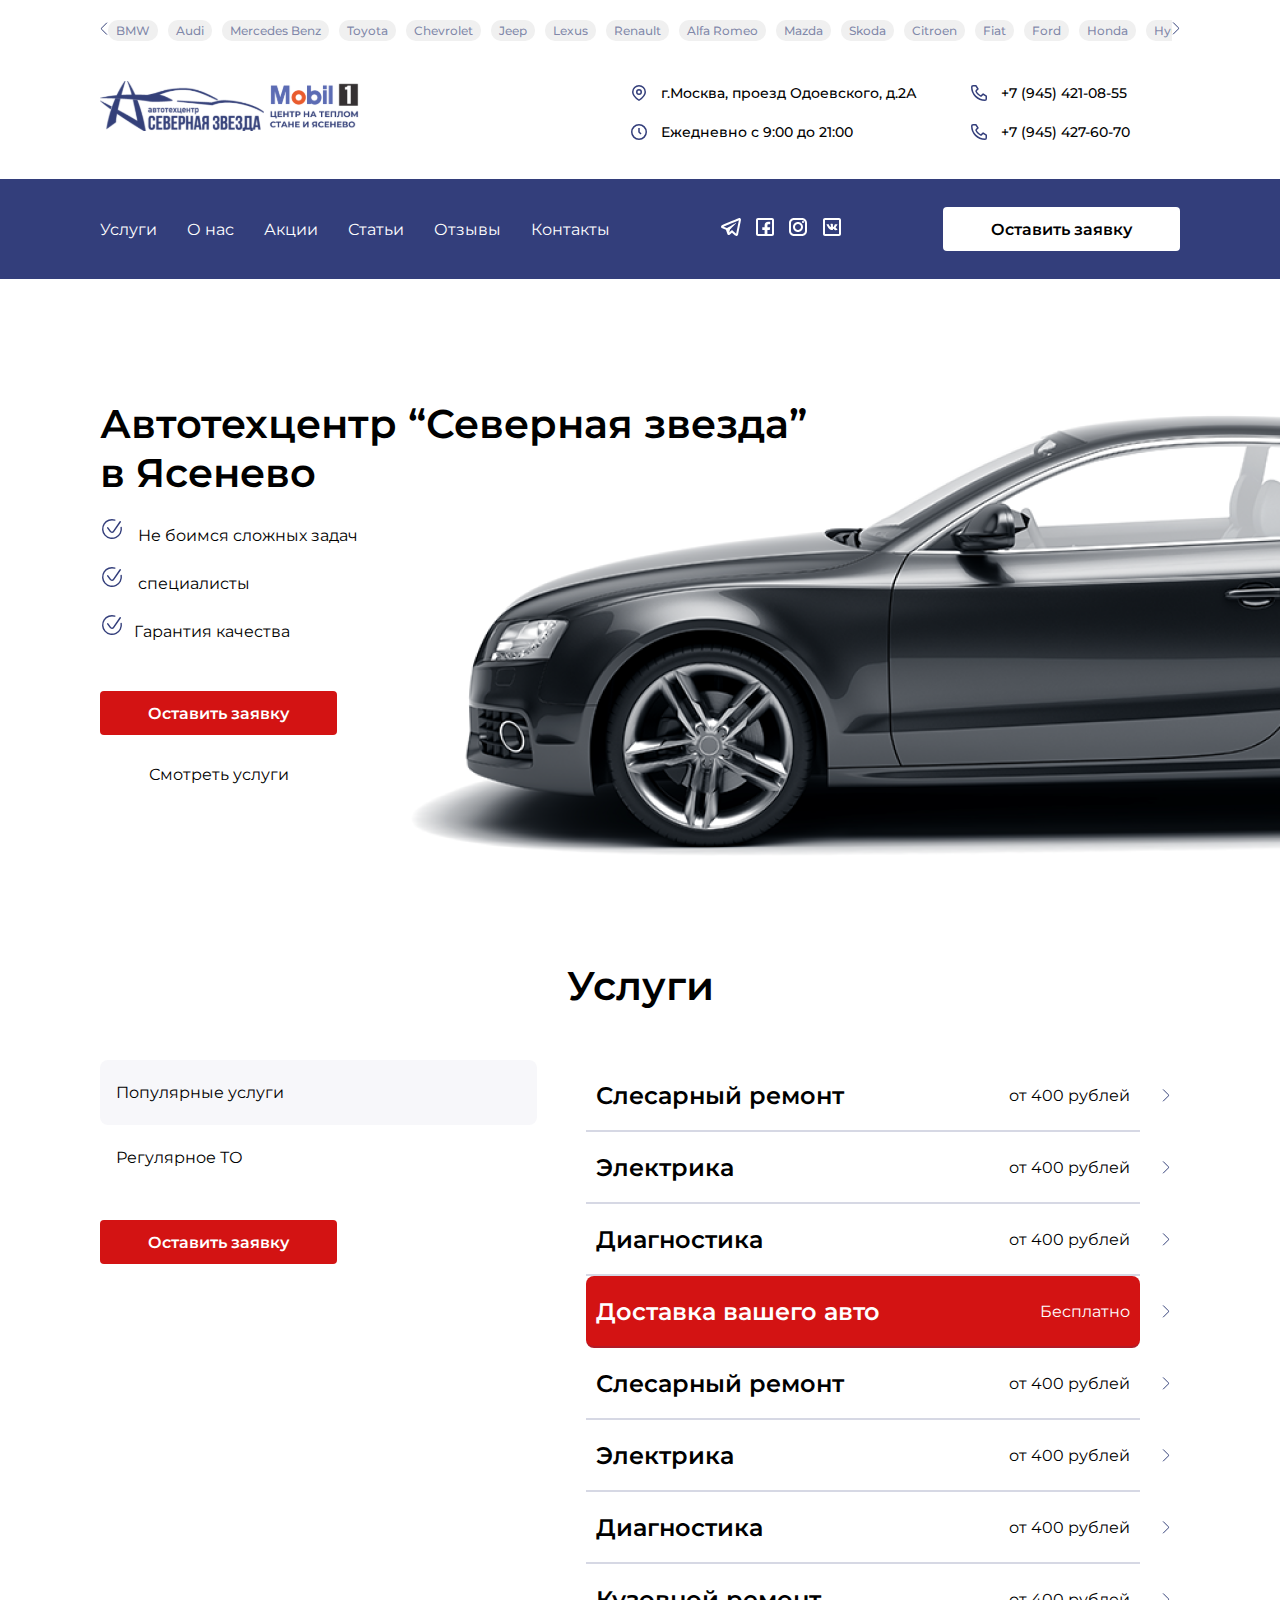
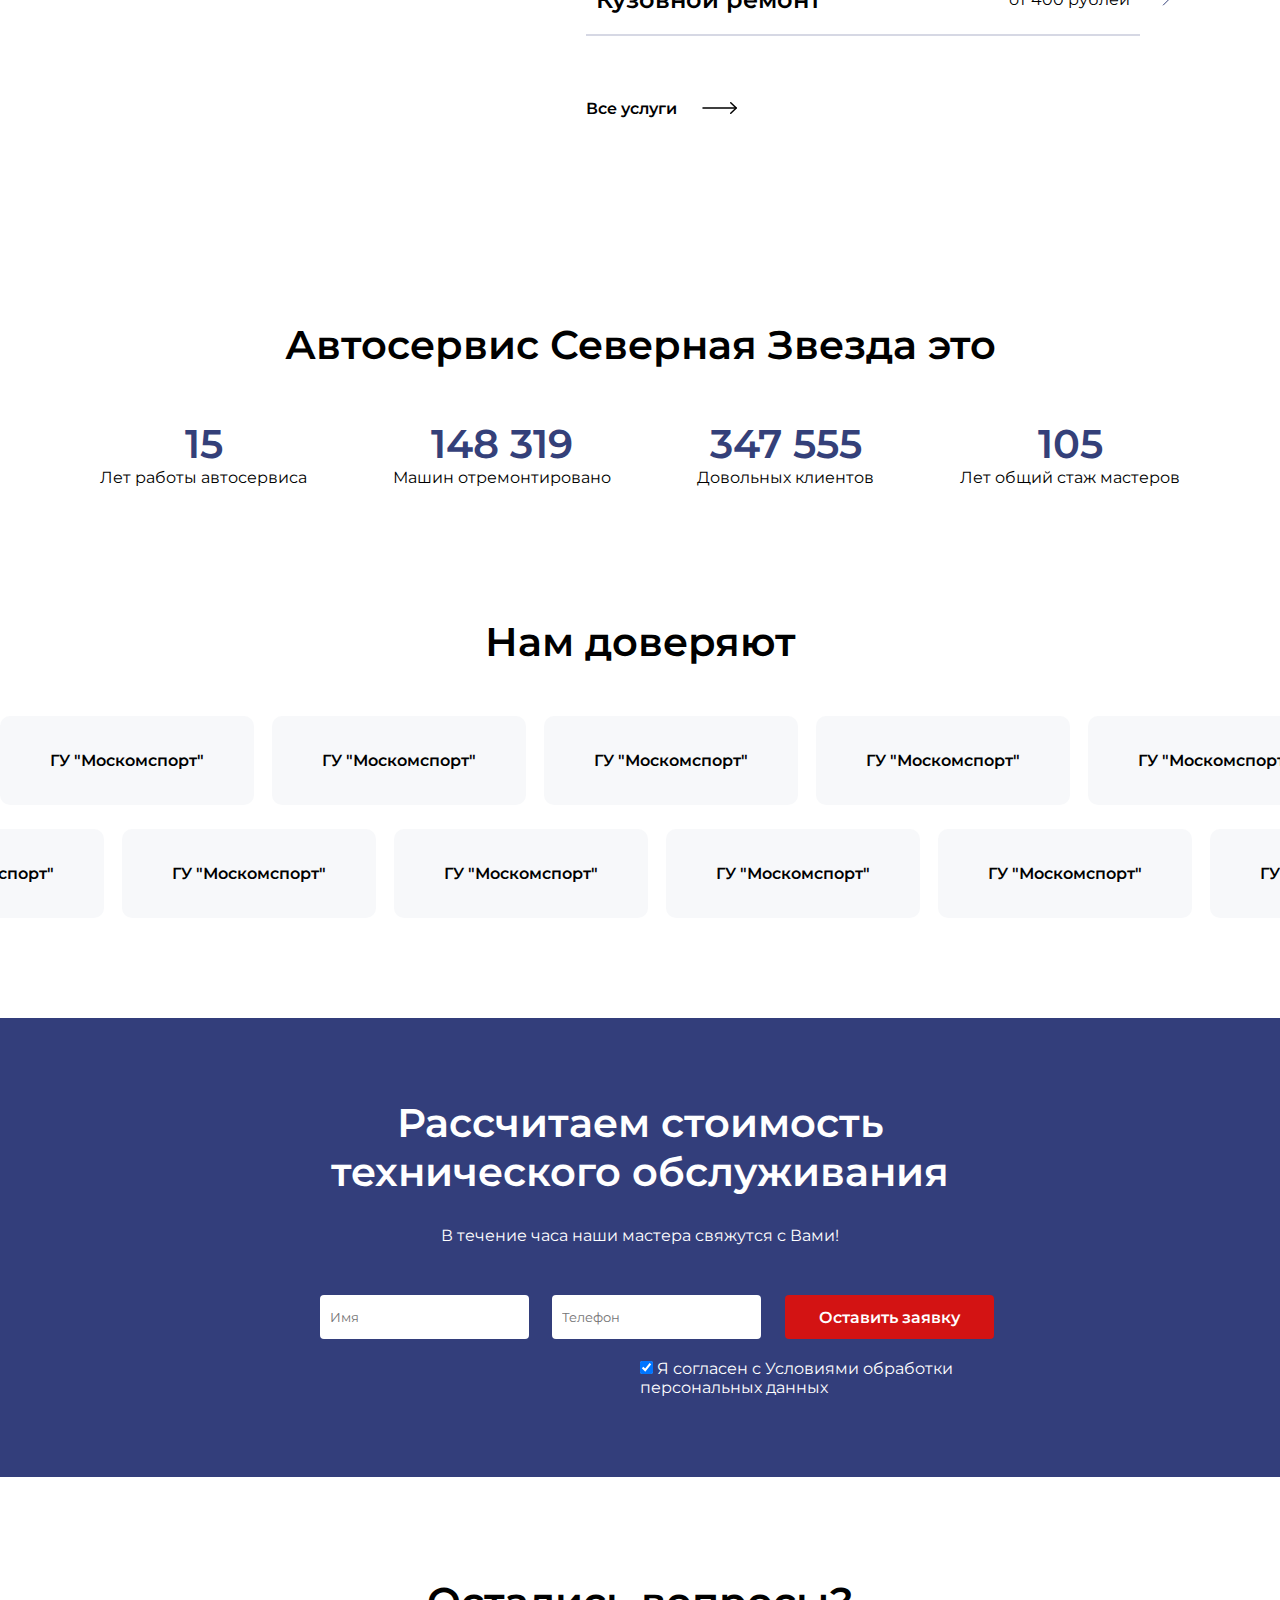
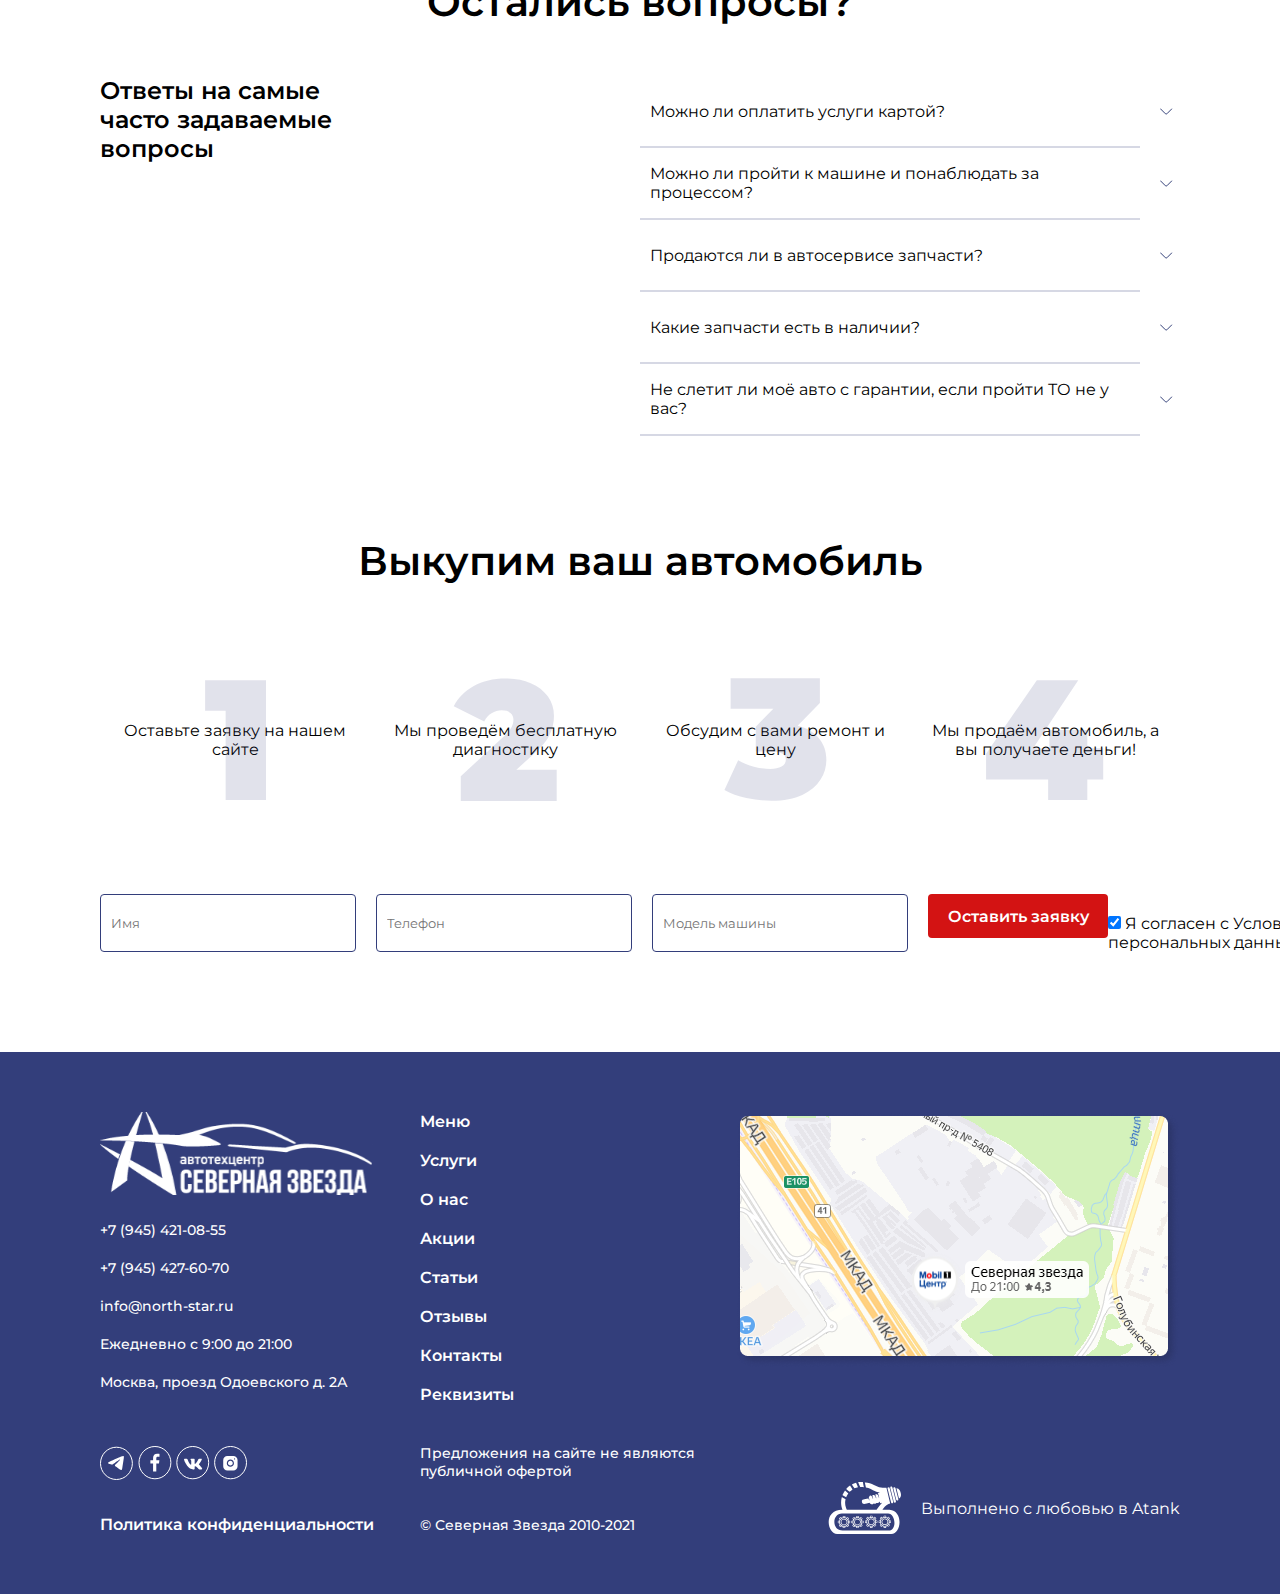
==== commit 9d21b1b4: "feat: add slider functionality" ====
--- a/index.html
+++ b/index.html
@@ -13,8 +13,6 @@
 <body>
     <div class="container">
         <header class="header">
-            <!-- <img class="desktop new_year" src="./images/newYear_desktop.png" alt="">
-            <img class="mobile new_year" src="./images/newYear_mobile.png" alt=""> -->
             <div class="header_top block">
                 <div class="arrow_left">
                     <img src="./images/chevron.svg" alt="">
@@ -88,7 +86,7 @@
                             <div class="main_navbar_item">Услуги</div>
                         </a>
                         <a href="#about">
-                            <div class="main_navbar_item">О нас</div>
+                            <div class="main_navbar_item">О&nbsp;нас</div>
                         </a>
                         <a href="#promo">
                             <div class="main_navbar_item">Акции</div>
@@ -117,7 +115,7 @@
                         <div class="main_navbar_item">Услуги</div>
                     </a>
                     <a href="#about">
-                        <div class="main_navbar_item">О нас</div>
+                        <div class="main_navbar_item">О&nbsp;нас</div>
                     </a>
                     <a href="#promo">
                         <div class="main_navbar_item">Акции</div>
@@ -166,7 +164,7 @@
                         <li> <img src="./images/check.svg" alt="">Гарантия качества</li>
                     </ul>
                     <div class="buttons">
-                        <button class="button block1_btn">Оставить заявку</button>
+                        <button class="button block1_btn red_button">Оставить заявку</button>
                         <a href="#services">Смотреть услуги</a>
 
                     </div>
@@ -195,7 +193,7 @@
                                 Регулярное ТО
                             </a>
                         </div>
-                        <button class="button block2_btn desktop">
+                        <button class="button block2_btn red_button desktop">
                             Оставить заявку
                         </button>
                     </div>
@@ -281,7 +279,7 @@
                             <img src="./images/arrow.svg" alt="">
                         </button>
                         <div class="buttons  mobile">
-                            <button class="button block1_btn">Оставить заявку</button>
+                            <button class="button block1_btn red_button">Оставить заявку</button>
                             <a href="#services">Смотреть услуги</a>
                         </div>
                     </div>
@@ -320,33 +318,47 @@
                 <div class="block_heading">
                     <h1>Нам доверяют</h1>
                 </div>
-                <img src="./images/group_121.jpg" alt="">
+                <div class="partners">
+                    <div class="partners_line partners_line1">
+                        <div class="partner">ГУ "Москомспорт"</div>
+                        <div class="partner">ГУ "Москомспорт"</div>
+                        <div class="partner">ГУ "Москомспорт"</div>
+                        <div class="partner">ГУ "Москомспорт"</div>
+                        <div class="partner">ГУ "Москомспорт"</div>
+                        <div class="partner">ГУ "Москомспорт"</div>
+                        <div class="partner">ГУ "Москомспорт"</div>
+                        <div class="partner">ГУ "Москомспорт"</div>
+                    </div>
+                    <div class="partners_line partners_line2">
+                         <div class="partner">ГУ "Москомспорт"</div>
+                        <div class="partner">ГУ "Москомспорт"</div>
+                        <div class="partner">ГУ "Москомспорт"</div>
+                        <div class="partner">ГУ "Москомспорт"</div>
+                        <div class="partner">ГУ "Москомспорт"</div>
+                        <div class="partner">ГУ "Москомспорт"</div>
+                        <div class="partner">ГУ "Москомспорт"</div>
+                        <div class="partner">ГУ "Москомспорт"</div>
+                    </div>
+                </div>
             </div>
             <div class="block main_page_block5">
                 <div class="block_heading">
                     <h1>Рассчитаем стоимость технического обслуживания</h1>
                     <p>В течение часа наши мастера свяжутся с Вами! </p>
                 </div>
-                <!-- <div> -->
-                    
-                <!-- </div> -->
-                <div class="block_content">
-                    <form class="row row1">
+                <form class="block_content">
+                    <div class="row row1">
                         <input class="input" type="text" placeholder="Имя">
                         <input class="input" type="text" placeholder="Телефон">
                         <button class="button red_button">Оставить заявку</button>
-                    </form>
+                    </div>
                     <div class="row row2">
                         <div class="personal_data">
-                            <input type="checkbox" name="" id="">
+                            <input type="checkbox" checked name="" id="">
                             Я согласен с Условиями обработки персональных данных
                         </div>
-
-                    </div>
-                </div>
-                
-                
-
+                    </div>
+                </form>
             </div>
             <div class="block main_page_block6">
                 <div class="block_heading">
@@ -362,7 +374,7 @@
                         <div class="accordeon">
                             <details class="accordeon__item">
                                 <summary class="accordeon__title list_item">Можно ли оплатить услуги картой?
-                                    <div class="arrow desktop">
+                                    <div class="arrow">
                                         <img src="./images/chevron.svg">
                                     </div>
                                 </summary>
@@ -372,7 +384,7 @@
                             </details>
                             <details class="accordeon__item">
                                 <summary class="accordeon__title list_item">Можно ли пройти к машине и понаблюдать за процессом?
-                                    <div class="arrow desktop">
+                                    <div class="arrow">
                                         <img src="./images/chevron.svg">
                                     </div>
                                 </summary>
@@ -382,7 +394,7 @@
                             </details>
                             <details class="accordeon__item">
                                 <summary class="accordeon__title list_item">Продаются ли в автосервисе запчасти?
-                                    <div class="arrow desktop">
+                                    <div class="arrow">
                                         <img src="./images/chevron.svg">
                                     </div>
                                 </summary>
@@ -392,7 +404,7 @@
                             </details>
                             <details class="accordeon__item">
                                 <summary class="accordeon__title list_item">Какие запчасти есть в наличии?
-                                    <div class="arrow desktop">
+                                    <div class="arrow">
                                         <img src="./images/chevron.svg">
                                     </div>
                                 </summary>
@@ -402,7 +414,7 @@
                             </details>
                             <details class="accordeon__item">
                                 <summary class="accordeon__title list_item">Не слетит ли моё авто с гарантии, если пройти ТО не у вас?
-                                    <div class="arrow desktop">
+                                    <div class="arrow">
                                         <img src="./images/chevron.svg">
                                     </div>
                                 </summary>
@@ -411,12 +423,8 @@
                                 </div>
                             </details>
                         </div>
-    
-                    </div>
-
-                </div>
-                
-
+                    </div>
+                </div>
             </div>
             <div class="block main_page_block7">
                 <div class="block_heading">
@@ -429,8 +437,6 @@
                             <div>
                                 Оставьте заявку на нашем сайте
                             </div>
-                            
-
                         </div>
                         <div class="numbers">
                             <img class="number_img" src="./images/numbers_2.svg" alt="">
@@ -458,24 +464,17 @@
                         <button class="button red_button">
                             Оставить заявку
                         </button>
-                        
-
+                        <div class="row row3">
+                        <div class="personal_data">
+                            <input type="checkbox" checked name="" id="">
+                            Я согласен с Условиями обработки персональных данных
+                        </div>
+                        </div>
                     </form>
-                    <div class="row row3">
-                        <div class="personal_data">
-                            <input type="checkbox" name="" id="">
-                            Я согласен с Условиями обработки персональных данных
-                        </div>
-
-                    </div>
-
-                </div>
                     
-                
-
+                </div>
             </div>
         </div>
-
 
         <footer>
             <div class="footer footer_desktop block">
@@ -581,8 +580,6 @@
                     
                     <a>Политика конфиденциальности</a>
                 </div>
-                <!-- <div class="footer_column2 column"> -->
-                    
                     <div class="p2">
                         <p>
                             Предложения на сайте не являются публичной офертой
@@ -592,7 +589,6 @@
                             © Северная Звезда 2010-2021
                         </p>
                     </div>
-                <!-- </div> -->
                 <div class="footer footer_column3 column">
                     
                     <div class="footer_logo">
@@ -604,7 +600,6 @@
                     </div>
                 </div>
             </div>
-                
 
             
             
--- a/style.css
+++ b/style.css
@@ -12,11 +12,10 @@
 .container{
     overflow: hidden;
     min-width: 235px;
-    /* margin: 59px 200px; */
-    /* max-width: 1600px; */
+    max-width: 1800px;
+    margin: 0 auto;
 }
 a{
-    /* color: #FFFFFF; */
     text-decoration: none;
 }
 li{
@@ -26,32 +25,26 @@
     width: 100%;
 }
 .block{
-    /* padding: 59px 200px; */
     padding-left: 100px;
     padding-right: 100px;
 
 }
-/* //цены на услуги */
 h1{
     font-weight: 600;
     font-size: 40px;
 }
-/* модели автомобилей */
 h2{
     font-weight: 600;
     font-size: 24px;
 }
-/* диагностика системы впрыска */
 .p1{
     font-weight: 500;
     font-size: 18px;
 }
-/* малярные работы */
 .p2{
     font-weight: 500;
     font-size: 14px;
 }
-/* малярные работы кнопка */
 .button{
     font-weight: 600;
     font-size: 16px;
@@ -60,14 +53,25 @@
     height: 44px;
     border-radius: 4px;
     cursor: pointer;
+    background-color: #FFFFFF;
+    color: #000;
+}
+.button:hover {
+    background-color: #ECECEC;
 }
 .red_button{
     background-color: #D31313;
     color: #FFFFFF;
 }
+.red_button:hover{
+    background-color: #A80C0C;
+}
 .blue_button{
     background-color: #333E7B;
     color: #FFFFFF;
+}
+.blue_button:hover{
+    background-color: #192049;
 }
 .blue_emphasize{
     font-size: 40px;
@@ -93,8 +97,6 @@
     margin-right: 10px;
     border-radius: 10px;
     white-space: nowrap;
-    /* display: flex;
-    flex-wrap: nowrap; */
     height: 15px;
 }
 .header_top{
@@ -105,6 +107,10 @@
 }
 .header_brands::-webkit-scrollbar{
     width: 0;
+}
+.arrow_right, 
+.arrow_left{
+    cursor: pointer;
 }
 .arrow_right img{
     transform: rotate(180deg);
@@ -144,13 +150,12 @@
 .header_main_navbar{
     display: flex;
     flex-direction: row;
+    gap: 30px;
+    margin-right: 30px;
     color: #FFFFFF;
 }
 .header_main_navbar a{
     color: #FFFFFF;
-}
-.main_navbar_item{
-    margin-right: 30px;
 }
 .header_socials{
     display: flex;
@@ -159,11 +164,6 @@
     width: 125px;
     margin-right: 20px;
 }
-/* ///// */
-.page_content{
- /* background-color: #9b9fb9; */
-}
-/* ////// */
 .column{
     display: flex;
     flex-direction: column;
@@ -238,6 +238,13 @@
     border-bottom: 2px solid hsla(231, 41%, 34%, 0.2);
     position: relative;
 }
+details summary::-webkit-details-marker,
+summary::marker {
+    display: none;
+}
+details>summary {
+    list-style: none;
+}
 .list_item .arrow{
     height: 100%;
     width: 40px;
@@ -247,7 +254,6 @@
     background-color: #ffffff;
     position: absolute;
     right: -40px;
-    /* bottom: -2px; */
 }
 .list_item .arrow img{
     transform: rotate(-90deg);
@@ -259,16 +265,12 @@
 .collapse-content{
     width: 70%;
     line-height: 150%;
-    padding:  020px 0 20px;
-}
-
+    padding:  20px 10px;
+}
 .services_list .emphasize{
     color: #ffffff;
     background-color: #D31313;
     border-radius: 8px;
-    /* padding-left: 10px;
-    padding-right: 10px;
-    margin-left: -10px; */
 }
 .main_page_block1{
     position: relative;
@@ -290,8 +292,6 @@
 }
 .main_page_block1_img{
     margin-right: -100px;
-    /* position: absolute;
-    right: 0; */
 }
 .main_page_block1 .text{
     position: absolute;
@@ -299,7 +299,6 @@
     flex-direction: column;
     top: 20px;
     left: 100px;
-    /* z-index: 1; */
 }
 .main_page_block1 li{
     margin-top: 20px;
@@ -309,20 +308,12 @@
 }
 .block1_btn{
     margin-top: 50px;
-    color: #FFFFFF;
-    background-color: #D31313;
-}
-
-
+}
 .main_page_block2{
     background-color: #FFFFFF;
     color: #000;
     margin-top: 100px;
     padding-bottom: 100px;
-
-    /* flex-direction: row;
-    justify-content: space-between; */
-    
 }
 .main_page_block2 a{
     color: #000;
@@ -332,14 +323,8 @@
     flex-direction: row;
     justify-content: space-between;
 }
-/* .main_page_block2 .column1 div{
-    margin-bottom: 30px;
-} */
-
 .main_page_block2 .column2{
-    /* width: 400px; */
     width: 55%;
-    /* width: 20vw;; */
 }
 .main_page_block2 .goTo{
     display: flex;
@@ -373,8 +358,6 @@
     background-color: #333e7a0a;
 }
 .block2_btn{
-    color:#FFFFFF;
-    background-color: #D31313;
     margin-top: 30px;
 }
 .main_page_block3{
@@ -389,7 +372,6 @@
     display: flex;
     flex-direction: row;
     justify-content: space-between;
-    /* text-align: center; */
 }
 .block3_item{
     display: flex;
@@ -400,6 +382,31 @@
 .main_page_block4{
     margin-top: 100px;
 }
+/* ///
+/// */
+.partners{
+    display: flex;
+    flex-direction: column;
+    gap: 24px;
+}
+.partners_line {
+    display: flex;
+    gap: 18px;
+}
+.partners_line2 {
+    transform: translateX(-150px);
+}
+.partner {
+    background-color: #3440790A;
+    padding: 35px 50px;
+    width: fit-content;
+    border-radius: 10px;
+    font-weight: 600;
+    size: 18px;
+    white-space: nowrap;
+}
+/* ///
+/// */
 .main_page_block4 .block_heading{
     width: 100%;
     text-align: center;
@@ -423,6 +430,9 @@
     margin-top: 100px;
     padding-top: 80px;
     padding-bottom: 80px;
+    display: flex;
+    flex-direction: column;
+    align-items: center;
 }
 .main_page_block5 .block_heading{
     width: 700px;
@@ -441,21 +451,17 @@
     flex-direction: row;
 }
 .main_page_block5 .row{
-    /* width: 100%;
-    justify-content: center; */
-
     display: flex;
     justify-content: space-between;
     min-width: 546px;
     width: 52.64vw;
-
+    max-width: 764px;
 }
 .main_page_block5 .row2{
     width: 100%;
     justify-content: flex-end;
 }
 .main_page_block5 .block_content{
-    /* position: relative; */
     width: 50vw;
 }
 .main_page_block5 .input{
@@ -484,7 +490,8 @@
     flex-direction: row;
     position: relative;
 }
-.main_page_block6 .block_content .column1{
+.main_page_block6 .block_content .column1,
+.main_page_block6 .block_content .column2{
     width: 50%;
 }
 .main_page_block6 .block_content .column1 h2{
@@ -513,7 +520,6 @@
     text-align: center;
 }
 .main_page_block7 .number_img{
-    /* height: 209px; */
     position: absolute;
 }
 .main_page_block7 .input input{
@@ -544,7 +550,6 @@
 .navigation_chevron{
     margin: 0 10px 0 10px;
 }
-/* //////////// */
 .navigation{
     opacity: 0.5;
     display: flex;
@@ -562,21 +567,7 @@
 .about_slider{
     display: flex;
     flex-direction: column;
-    /* padding-right: 50px;
-    padding-left: 50px; */
-}
-/* .slider_chevon{
-    width: 50px;
-    display: flex;
-    flex-direction: column;
-    justify-content: center;
-}
-.slider_chevon_right{
-    transform: rotate(180deg);
-}
-.slider_chevon img{
-    height: 8px;
-} */
+}
 .slider_content{
     display: flex;
     flex-direction: row;
@@ -600,7 +591,6 @@
     text-align: center;
     display: flex;
     justify-content: center;
-    /* width: 40vw; */
 }
 .about_page_block1 .block_heading h1{
      width: 50vw;
@@ -612,7 +602,6 @@
 .about_page_block1 .text p{
     margin-top: 30px;
 }
-
 .about_page_block2{
     background-color: #333E7B;
     color: #FFFFFF;
@@ -622,22 +611,21 @@
 .about_page_block2 .block_heading{
     text-align: center;
     margin-bottom: 30px;
-    /* display: flex;
-    flex-direction: ;
-    justify-content: center; */
-}
+}
+
 /* .about_page_block2  */
+
 .cards{
     display: flex;
     flex-direction: row;
     flex-wrap: wrap;
     justify-content: space-between;
-    /* justify-content: space-around; */
     margin-right: -50px;
 }
+
 /* .about_page_block2  */
+
 .card{
-    /* margin-right: 50px; */
     margin-bottom: 50px;
     padding-left: 10px;
     padding-right: 10px;
@@ -661,24 +649,9 @@
     text-align: center;
     margin-bottom: 30px;
 }
-/* .about_page_block3 .block_content{
-    overflow-x: scroll;
-    padding-bottom: 15px;
-}
-.about_page_block3 .block_content::-webkit-scrollbar{
-    width: 30px;
-}
-.about_page_block3 .block_content::-webkit-scrollbar-track {
-    background: #3440790A;
-    border-radius: 9px;
-}
-.about_page_block3 .block_content::-webkit-scrollbar-thumb {
-    height: fit-content;
-    background-color: #333E7B;
-    border-radius: 9px;
-} */
 
 /* .about_page_block3  */
+
 table{
     width: 100%;
     border-collapse: collapse;
@@ -691,17 +664,12 @@
   -moz-border-radius: 8px;
   -khtml-border-radius: 8px;
   border: 1px solid #3440790A;
-  /* display: block;
-  display: grid; */
   display: flex;
   width: 100%;
   justify-content: space-around;
   overflow: hidden;
-  min-width: 350px;
-}
-/* .table_services  tbody, .table_oil tbody{
-    width: 100%;
-} */
+  min-width: 335px;
+}
 .table_services tr{
     width: 100%;
     display: flex;
@@ -717,40 +685,41 @@
 .td_price{
     white-space: nowrap;
 }
-/* tbody:first-child{
-    border-top: transparent;
-} */
+
 /* .about_page_block3  */
+
 thead{
     color: #FFFFFF;
     background-color: #333E7B;
     font-size: 18px;
     font-weight: 500;
 }
+
 /* .about_page_block3  */
+
 tr{
     min-height: 50px;
 }
-/* .about_page_block3 th, .about_page_block3 td */
 td, th
 {
     padding: 30px 20px 30px 20px;
 }
+
 /* .about_page_block3  */
+
 td{
     font-size: 14px;
     font-weight: 500;
-    /* background-color: #3440790A;
-    border-top: 1px solid #333E7B; */
 }
 .site{
     text-align: center;
 }
 .inn{
     text-align: end;
-    
-}
+}
+
 /* ////// цены на услуги */
+
 .prices_page .block_content{
     font-size: 14px;
     font-weight: 500;
@@ -773,7 +742,6 @@
     margin-left: 15px;
 }
 .prices_services_list ul{
-    /* width: 80%; */
     overflow-x: scroll;
 }
 .prices_services_list ul::-webkit-scrollbar{
@@ -801,12 +769,13 @@
 .table_oil{
     margin-bottom: 100px;
 }
-/* .table_oil th{
-    text-align: start;
-}
-.table_oil .td_price{
-    text-align: end;
-} */
+.table_oil th{
+    padding-right: 0;
+    padding-left: 0;
+}
+.table_oil thead{
+    padding: 0 20px 0 20px;
+}
 .table_oil tr {
     width: 100%;
     display: flex;
@@ -822,16 +791,14 @@
     opacity: 0.5;
     margin-top: 15px;
 }
-/* .promotions_page  */
+
+/* promotions_page  */
+
 .card_heading{
     color: #333E7B;
     margin-top: 10px;
     margin-bottom: 10px;
 }
-/* .promotions_page  */
-/* .card .p1{
-    margin-bottom: 15px;
-} */
 .card_img{
     border-radius: 8px;
 }
@@ -845,9 +812,8 @@
     margin-bottom: 100px;
 }
 
-
-
 /* // статьи */
+
 .articles_page_block1 .block_heading{
     color: #333E7B;
     text-align: center;
@@ -875,6 +841,7 @@
 }
 
 /* // статья */
+
 .article_page_block1 .block_heading{
     margin-top: 100px;
     margin-bottom: 50px;
@@ -889,7 +856,6 @@
     padding-bottom: 100px;
 }
 .article_page_block2 .block_heading{
-    /* margin-top:50px; */
     margin-bottom: 50px;
 }
 .article_images{
@@ -915,6 +881,7 @@
 }
 
 /* // отзывы */
+
 .reviews_page_block1{
     padding-bottom: 100px;
 }
@@ -974,24 +941,19 @@
     flex-direction: column;
     align-items: center;
 }
-/* .buttons .mobile a{
-    justify-content: center;
-    align-items: center;
-} */
 .download_button{
     margin-top: 20px;
     background-color: transparent;
 }
 
-
 /* // контакты */
+
 .contacts_page_block1, .requisites_page_block1, .certificates_page_block1{
     padding-top: 100px;
     padding-bottom: 100px;
 }
 .contacts_page_heading{
     margin-bottom: 50px;
-    /* margin-top: 30px; */
     color: #333E7B;
     text-align: center;
 }
@@ -1059,7 +1021,9 @@
 .contacts_info_buttons .button{
     margin-bottom: 15px;
 }
+
 /* // реквизиты */
+
 .requisites_page_block1 .block_content{
     display: flex;
     flex-direction: column;
@@ -1079,7 +1043,9 @@
     margin-bottom: 50px;
     width: 100%;
 }
+
 /* // сертификаты */
+
 .certificates{
     display: flex;
     flex-direction: row;
@@ -1094,7 +1060,7 @@
     margin-top: 15px;
 }
 .certificates_item{
-    width: 370px;
+    min-width: 270px;
     margin-bottom: 50px;
 }
 .certificate_preview{
@@ -1104,13 +1070,8 @@
     margin-bottom: 15px;
 }
 
-
-
-
-
-
-
 /* ////// бренды */
+
 .brands_page_block1{
     padding-bottom: 100px;
 }
@@ -1125,9 +1086,6 @@
     flex-direction: row;
     margin-bottom: 50px;
 }
-/* .brands_list table td{
-    border-top: 0px;
-} */
 .alphabet a{
     color: #34407981;
     opacity: 0.5;
@@ -1164,8 +1122,6 @@
     padding: 5px 10px;
     align-items: center;
     height: 25px;
-    /* box-sizing: border-box;
-    overflow: hidden; */
 }
 .choose_brand .input_area .loupe{
     height: 14.5px;
@@ -1179,9 +1135,8 @@
     color: #34407980;
 }
 
-
-
 /* ///// хонда */
+
 .maintenance_page .block_heading{
     margin-top: 100px;
     margin-bottom: 50px;
@@ -1193,7 +1148,6 @@
     min-width: 230px;
     display: flex;
     flex-direction: column;
-    /* justify-content: center; */
     align-items: center;
     border-radius: 8px;
     padding-bottom: 30px;
@@ -1216,387 +1170,45 @@
     display: none;
 }
 
-@media (max-width:900px) {
-    .desktop{
-        display: none;
-        opacity: 0;
-    }
-    .mobile{
-        display: block;
-        /* display: flex; */
-    }
-    .footer{
-        padding-bottom: 30px;
-    }
-    h1{
-        font-size: 24px;
-    }
-    .buttons button, .buttons a{
-        width: 100%;
-        text-align: center;
-    }
-    .block{
-        padding-left: 10px;
-        padding-right: 10px;
-    }
-    .header_logo{
-        display: none;
-    }
-    .menu_btn_mobile{
-        width: auto;
-        height: auto;
-        background-color: transparent;
-        cursor: pointer;
-    }
-    .mobile{
+/* ///////////////// */
+.slider {
+    display: flex;
+    width: fit-content;
+    max-width: 1000px;
+    margin: 0 auto;
+    padding: 0;
+    position: relative;
+    padding-bottom: 30px;
+}
+.indicator {
+    position: absolute;
+    bottom: 0;
+    left: 50%;
+    transform: translateX(-50%);
+}
+.hide {
+    display: none;
+}
+ .dots {
         display: flex;
-    }
-    .header_navbar_mobile{
-        color: #FFFFFF;
-        background-color: #333E7B;
-        position: absolute;
-        z-index: 3;
-        right: 0px;
-        top: 0px;
-        width: 100vw;
-        min-height: 100vh;
-        padding-left: 70px;
-        display: flex;
-        flex-direction: column;
-    }
-    .hidden{
-        display: none;
-    }
-    .navbar_header{
-        font-size: 16px;
-        font-weight: 600;
-        width: 100%;
-        display: flex;
-        flex-direction: row;
-        justify-content: flex-end;
-    }
-    .navbar_content{
-        padding-left: 10px;
-        padding-right: 10px;
-    }
-    .navbar_content a{
-        color: #FFFFFF;
-    }
-    .main_navbar_item{
-        margin-right: 0;
-        display: flex;
-        align-items: center;
-        height: 50px;
-        border-bottom: 1px solid rgba(255, 255, 255, 0.582);
-    }
-    .navbar_content .last{
-        border-bottom: none;
-    }
-    .burger_close{
-        background-color: transparent;
-        margin-top: 30px;
-        margin-bottom: 70px;
-        cursor: pointer;
-    }
-    .header_main_colomn2_phone{
-        display: none;
-    }
-    .header_contacts{
-        width: 100%;
-    }
-    /* .contacts_page_block1{
-        display: flex;
-        flex-direction: column;
-    } */
-    .header_socials, .header_btn, .header_main_navbar{
-        display: none;
-    }
-    .header_main_colomn{
-        width: auto;
-        display: flex;
-        flex-direction: column;
-        justify-content: center;
-    }
-    .header_main_colomn2_address{
-        margin-right: 0;
-        margin-left: 30px;
-    }
-    .header_contacts{
-        margin-bottom: 10px;
-    }
-    .main_page_block1{
-        margin-top: 30px;
-    }
-    .main_page_block1 .text{
-        align-items: center;
-        position: relative;
-        text-align: center;
-        left: 0;
-        padding-left: 10px;
-        padding-right: 10px;
-    }
-    .main_page_block1 .text h1{
-        width: 250px;
-    }
-    .list_item{
-        margin-right: 0;
-    }
-    .list_item h2{
-        font-size: 14px;
-        font-weight: 600;
-    }
-    .list_item p{
-        font-size: 14px;
-        font-weight: 500;
-    }
-    .main_page_block1_img{
-        position: relative;
-        width: 100%;
-        /* /// padding */
-    }
-    .main_page_block1{
-        /* display: flex; */
-        flex-direction: column;
-    }
-    .main_page_block2 .column2{
-        width: 100%;
-        z-index: 3;
-    }
-    .main_page_block2 .column1 a{
-        font-size: 14px;
-        font-weight: 600;
-    }
-    /* .main_page_block2 .column1 div{
-        margin-bottom: 43px;
-    } */
-    .services_btn{
-        width: 100%;
-        }
-    .main_page_block2 .block_content{
-        margin-top: 68px;
-    }
-    .main_page_block1_img{
-        margin-top: 50px;
-    }
-    .main_page_block2 .block_content, .main_page_block3 .block_content{
-        flex-direction: column;
-    }
-    button .block2_btn .desktop{
-        display: none;
-    }
-    button .block2_btn .mobile {
-        display: block;
-    }
-    .main_page_block5 div{
-        margin-left: 0;
-        margin-right: 0;
-    }
-    .main_page_block5 .block_content{
-        width: 100%;
-    }
-    .main_page_block5 .block_heading{
-        width: auto;
-    }
-    .main_page_block5 .row{
-        flex-direction: column;
-    }
-    .main_page_block5 .row{
-        width: 100%;
-        min-width: 200px;
-    }
-    .main_page_block5 .input{
-        width: 100%;
-        height: 44px;
-        margin-bottom: 20px;
-    }
-    .main_page_block5 .button{
-        width: 100%;
-        margin-top: 30px;
-    }
-    .main_page_block6 .block_content{
-        flex-direction: column;
-    }
-    .collapse-content{
-        width: 100%
-    }
-    .main_page_block6 .block_content .column1, .main_page_block6 .block_content .column1 h2{
-        width: 100%;
-    }
-    .main_page_block6 h2{
-        text-align: center;
-        margin-bottom: 50px;
-    }
-    .main_page_block7 .row{
-        flex-direction: column;
-    }
-    .main_page_block7 .row1{
-        align-items: center;
-    }
-    .main_page_block7 .personal_data{
-        align-self: flex-start;
-    }
-    .main_page_block7 .input input, .main_page_block7 .button {
-        height: 44px;
-        width: 100%;
-        /* width: 80vw; */
-        min-width: 200px;
-    }
-    .main_page_block7 .input input{
-        margin-bottom: 20px;
-    }
-    /* .main_page_block7 .button{
-        width: 100%;
-    } */
-    /* /////// цены на услуги */
-
-    .footer_desktop{
-        display: none;
-    }
-    .footer_mobile{
-        display: flex;
-    }
-    .footer{
-        flex-direction: column;
-        padding-top: 25px;
-        
-        /* display: block; */
-
-    }
-    .footer_column1{
-        padding-right: 0px;
-    }
-    .footer_column1 ul{
-        margin-bottom: 30px;
-    }
-    .footer_column1 a{
-        margin-bottom: 30px;
-    }
-    .footer_column3{
-        display: flex;
-        flex-direction: row;
-        justify-content: flex-start;
-    }
-    .footer_mobile_logo{
-        margin-bottom: 25px;
-        display: flex;
-        justify-content: center;
-    }
-    .footer_mobile_logo img{
-        width: 50%;
-    }
-    .footer_mobile_nav{
-        display: flex;
-        flex-direction: column;
-        flex-wrap: wrap;
-        height: 200px;
-        margin-top: 50px;
-    }
-    .footer_map img{
-        width: 100%;
-    }
-    .footer_mobile_nav a{
-        margin-bottom: 20px;
-    }
-    .footer_socials a{
-        margin-right: 15px;
-    }
-    .h1{
-    font-weight: 600;
-    font-size: 24px;
-    }
-/* модели автомобилей */
-    /* .h2{
-    font-weight: 600;
-    font-size: 24px;
-    } */
-    .p1{
-    font-weight: 600;
-    font-size: 14px;
-    }
-    .p2{
-    font-weight: 500;
-    font-size: 14px;
-    }
-    .button{
-    font-weight: 600;
-    font-size: 16px;
-    }
-
-    /* // статьи */
-    .cards{
-    justify-content: center;
-    margin-right: 0px;
-    }
-    /* // статья */
-    .article_page_block1 .block_heading h1, .article_page_block2 .block_heading{
-        font-size: 24px;
-        text-align: center;
-    }
-    .article_images{
-        /* display: flex;
-        flex-direction: row;
-        flex-wrap: wrap;
-        justify-content: space-between;
-        margin-top: 50px; */
-        margin-right: 0px;
-    }
-    .article_images img{
-        height: auto;
-        width: 100%;
-        margin-right: 0px;
-        
-    }
-    .read_also{
-        flex-direction: column;
-        align-items: center;
-    }
-    .read_also .card{
-        width: 100%;
-    }
-    /* // контакты */
-    .contacts_page_block1 .block_content{
-        flex-direction: column;
-    }
-    .contacts_map{
-        width: 100%;
-        align-items: center;
-        margin-bottom: 50px;
-    }
-    .contacts_info_buttons{
-        padding-left: 0;
-    }
-    .contacts_info{
-        padding-left: 0;
-    }
-    .contacts_info_buttons .button{
-        width: 100%;
-    }
-    .contacts_page_block1 .columns{
-        flex-direction: column;
-    }
-    .contacts_page_block1 .column {
-        width: 100%;
-        padding-right: 0px;
-    }
-    /* // реквизиты */
-    .certificates {
-        display: flex;
-        flex-direction: row;
-        flex-wrap: nowrap;
-        overflow-x: scroll;
-        align-items: center;
-        justify-content: center;
-    }
-    .certificates::-webkit-scrollbar{
-        width: 0;
-    }
-    .dots {
-        display: flex;
-        margin-bottom: 50px;
         align-items: center;
         z-index: 3;
         justify-content: center;
-        margin-right: -20px;
+        gap: 10px;
+    }
+    
+    .dot{
+        display: inline-block;
+        opacity: 1;
+        width: 8px;
+        height: 8px;
+        background-color: #DADADA;
+        border-radius: 100%;
+    }
+    .dot_active{
+        width: 10px;
+        height: 10px;
+        background-color: #34407966;
     }
     .about_dot{
         display: inline-block;
@@ -1610,29 +1222,449 @@
     .about_dot_chosen{
         background-color: #333E7B;
     }
-    .dot{
-        display: inline-block;
-        opacity: 1;
+    
+
+    .slider__content{
+    width: 76.267vw;
+    min-width: 200px;
+    max-width: 100%;
+    display: flex;
+    gap: 16px;
+    justify-content: space-between;
+    position: relative;
+    overflow-x: scroll;
+    scroll-behavior: smooth;
+    scrollbar-width: none;
+}
+.slider__content::-webkit-scrollbar{
+    width: 0;
+}
+.slide img{
+    max-height: 378px;
+}
+.direction_btn {
+    height: 100%;
+    padding: 30px;
+    display: flex;
+    margin: auto 0;
+    
+}
+.chevron{
+        background: url(./images/chevron.svg);
+        background-repeat: no-repeat;
+        background-size: 100%;
+        background-position: center;
         width: 8px;
-        height: 8px;
-        background-color: #DADADA;
-        border-radius: 100%;
-        margin-right: 10px;
+        height: 14px;
+        display: block;
+        cursor: pointer;
+    }
+    #chevron_left{
+        left: 0px;
+        /* transform: rotate(90deg); */
+    }
+    #chevron_right{
+        transform: rotate(180deg);
+        right: 0px;
+    }
+/* ////////////// */
+
+@media (max-width: 1166px) {
+    .main_page_block1_img {
+        margin: 0 0 0 calc(100px / 2px);
+    }
+}
+
+@media (max-width: 1037px) {
+    .block {
+        padding-left: 4vw;
+        padding-right: 4vw;
+    }
+}
+
+@media (max-width: 900px) {
+    .desktop{
+        display: none;
+        opacity: 0;
+    }
+    .footer{
+        padding-bottom: 30px;
+    }
+    h1{
+        font-size: 24px;
+    }
+    .buttons button, .buttons a{
+        width: 100%;
+        text-align: center;
+    }
+    .block{
+        padding-left: 10px;
+        padding-right: 10px;
+    }
+    .header_logo{
+        display: none;
+    }
+    .menu_btn_mobile{
+        width: auto;
+        height: auto;
+        background-color: transparent;
+        cursor: pointer;
+    }
+    .mobile{
+        display: flex;
+    }
+    .header_navbar_mobile{
+        color: #FFFFFF;
+        background-color: #333E7B;
+        position: absolute;
+        z-index: 3;
+        right: 0;
+        top: 0;
+        width: 100%;
+        min-height: 100vh;
+        padding-left: 70px;
+        display: flex;
+        flex-direction: column;
+    }
+    .hidden{
+        display: none;
+    }
+    .navbar_header{
+        font-size: 16px;
+        font-weight: 600;
+        width: 100%;
+        display: flex;
+        flex-direction: row;
+        justify-content: flex-end;
+    }
+    .navbar_content{
+        padding-left: 10px;
+        padding-right: 10px;
+    }
+    .navbar_content a{
+        color: #FFFFFF;
+    }
+    .main_navbar_item{
+        margin-right: 0;
+        display: flex;
+        align-items: center;
+        height: 50px;
+        border-bottom: 1px solid rgba(255, 255, 255, 0.582);
+    }
+    .navbar_content .last{
+        border-bottom: none;
+    }
+    .burger_close{
+        background-color: transparent;
+        margin-top: 30px;
+        margin-bottom: 70px;
+        cursor: pointer;
+    }
+    .header_main_colomn2_phone{
+        display: none;
+    }
+    .header_contacts{
+        width: 100%;
+    }
+    .header_socials, .header_btn, .header_main_navbar{
+        display: none;
+    }
+    .header_main_colomn{
+        width: auto;
+        display: flex;
+        flex-direction: column;
+        justify-content: center;
+    }
+    .header_main_colomn2_address{
+        margin-right: 0;
+        margin-left: 30px;
+    }
+    .header_contacts{
+        margin-bottom: 10px;
+    }
+    .list_item .arrow{
+        position: relative;
+        right: 0;
+        margin-left: 10px;
+    }
+    .collapse-content{
+        padding-left: 0;
+        padding-right: 0;
+    }
+    .main_page_block1{
+        margin-top: 30px;
+    }
+    .main_page_block1 .text{
+        align-items: center;
+        position: relative;
+        text-align: center;
+        left: 0;
+        padding-left: 10px;
+        padding-right: 10px;
+    }
+    .main_page_block1 .text h1{
+        width: 250px;
+    }
+    .list_item{
+        margin-right: 0;
+    }
+    .list_item h2{
+        font-size: 14px;
+        font-weight: 600;
+    }
+    .list_item p{
+        font-size: 14px;
+        font-weight: 500;
+    }
+    .main_page_block1_img{
+        position: relative;
+        width: 100%;
+        /* /// padding */
+    }
+    .main_page_block1{
+        /* display: flex; */
+        flex-direction: column;
+    }
+    .main_page_block2 .column2{
+        width: 100%;
+        z-index: 3;
+    }
+    .main_page_block2 .column1 a{
+        font-size: 14px;
+        font-weight: 600;
+    }
+    .services_btn{
+        width: 100%;
+        }
+    .main_page_block2 .block_content{
+        margin-top: 68px;
+    }
+    .main_page_block1_img{
+        margin-top: 50px;
+    }
+    .main_page_block2 .block_content, .main_page_block3 .block_content{
+        flex-direction: column;
+    }
+    button .block2_btn .desktop{
+        display: none;
+    }
+    button .block2_btn .mobile {
+        display: block;
+    }
+    .main_page_block5 div{
+        margin-left: 0;
+        margin-right: 0;
+    }
+    .main_page_block5 .block_content{
+        display: flex;
+        flex-direction: column;
+        justify-content: center;
+        align-items: center;
+        width: 100%;
+    }
+    .main_page_block5 .block_heading{
+        width: auto;
+    }
+    .main_page_block5 .row{
+        flex-direction: column;
+    }
+    .main_page_block5 .row{
+        width: 100%;
+        min-width: 200px;
+    }
+    .main_page_block5 .input{
+        width: 100%;
+        height: 44px;
+        margin-bottom: 20px;
+    }
+    .main_page_block5 .button{
+        width: 100%;
+        margin-top: 30px;
+    }
+    .main_page_block6 .block_content{
+        flex-direction: column;
+    }
+    .collapse-content{
+        width: 100%
+    }
+    .main_page_block6 .block_content .column1,
+    .main_page_block6 .block_content .column2,
+    .main_page_block6 .block_content .column1 h2{
+        width: 100%;
+    }
+    .main_page_block6 h2{
+        text-align: center;
+        margin-bottom: 50px;
+    }
+    .main_page_block7 .row{
+        flex-direction: column;
+    }
+    .main_page_block7 .row1{
+        align-items: center;
+    }
+    .main_page_block7 .personal_data{
+        align-self: flex-start;
+    }
+    .main_page_block7 .input input, .main_page_block7 .button {
+        height: 44px;
+        width: 100%;
+        min-width: 200px;
+    }
+    .main_page_block7 .input input{
+        margin-bottom: 20px;
+    }
+
+    /* /////// цены на услуги */
+
+    .footer_desktop{
+        display: none;
+    }
+    .footer_mobile{
+        display: flex;
+    }
+    .footer{
+        flex-direction: column;
+        padding-top: 25px;
+    }
+    .footer_column1{
+        padding-right: 0px;
+    }
+    .footer_column1 ul{
+        margin-bottom: 30px;
+    }
+    .footer_column1 a{
+        margin-bottom: 30px;
+    }
+    .footer_column3{
+        display: flex;
+        flex-direction: row;
+        justify-content: flex-start;
+    }
+    .footer_mobile_logo{
+        margin-bottom: 25px;
+        display: flex;
+        justify-content: center;
+    }
+    .footer_mobile_logo img{
+        width: 50%;
+    }
+    .footer_mobile_nav{
+        display: flex;
+        flex-direction: column;
+        flex-wrap: wrap;
+        height: 200px;
+        margin-top: 50px;
+    }
+    .footer_map img{
+        width: 100%;
+    }
+    .footer_mobile_nav a{
+        margin-bottom: 20px;
+    }
+    .footer_socials a{
+        margin-right: 15px;
+    }
+    .h1{
+    font-weight: 600;
+    font-size: 24px;
+    }
+
+/* модели автомобилей */
+
+    .p1{
+    font-weight: 600;
+    font-size: 14px;
+    }
+    .p2{
+    font-weight: 500;
+    font-size: 14px;
+    }
+    .button{
+    font-weight: 600;
+    font-size: 16px;
+    }
+
+    /* // статьи */
+
+    .cards{
+    justify-content: center;
+    margin-right: 0px;
+    }
+    /* // статья */
+
+    .article_page_block1 .block_heading h1, .article_page_block2 .block_heading{
+        font-size: 24px;
+        text-align: center;
+    }
+    .article_images{
+        margin-right: 0px;
+    }
+    .article_images img{
+        height: auto;
+        width: 100%;
+        margin-right: 0px;
         
     }
-    .dot_chosen{
-        width: 10px;
-        height: 10px;
-        background-color: #34407966;
-    }
+    .read_also{
+        flex-direction: column;
+        align-items: center;
+    }
+    .read_also .card{
+        width: 100%;
+    }
+
+    /* // контакты */
+
+    .contacts_page_block1 .block_content{
+        flex-direction: column;
+    }
+    .contacts_map{
+        width: 100%;
+        align-items: center;
+        margin-bottom: 50px;
+    }
+    .contacts_info_buttons{
+        padding-left: 0;
+    }
+    .contacts_info{
+        padding-left: 0;
+    }
+    .contacts_info_buttons .button{
+        width: 100%;
+    }
+    .contacts_page_block1 .columns{
+        flex-direction: column;
+    }
+    .contacts_page_block1 .column {
+        width: 100%;
+        padding-right: 0px;
+    }
+
+    /* // реквизиты */
+
+    .certificates {
+        display: flex;
+        flex-direction: row;
+        flex-wrap: nowrap;
+        overflow-x: scroll;
+        align-items: center;
+        justify-content: center;
+    }
+    .certificates::-webkit-scrollbar{
+        width: 0;
+    }
+   
     /* // бренды */
+
     .choose_brand .input_area{
         width: 100%;
     }
     .alphabet{
         display: none;
     }
+
     /* ///// хонда */
+
     .maintenance_page_block1 .block_content{
         flex-direction: column;
         align-items: center;
@@ -1650,13 +1682,15 @@
     }
 
 }
-/* @media (max-width:1152px) {
-
-} */
-@media (max-width:570px) {
+
+@media (max-width: 570px) {
     .about_page_block3 .block_content{
         overflow-x: scroll;
         padding-bottom: 15px;
+    }
+    .partners .partner {
+        white-space: inherit;
+        text-align: center;
     }
     .about_page_block3 .block_content::-webkit-scrollbar{
         width: 30px;
@@ -1671,4 +1705,29 @@
         border-radius: 9px;
     }
 
+}
+
+@media (max-width: 400px) {
+    .direction_btn {
+        padding: 16px;
+        position: absolute;
+        background-color: rgba(255, 255, 255, 0.43);
+        top: 0;
+        opacity: 0;
+        display: flex;
+        justify-content: center;
+        align-items: center;
+        height: 70%;
+        transition: 0.5s;
+    }
+    .direction_btn:hover {
+        opacity: 1;
+    }
+    .direction_right {
+        right: 0;
+    }
+    .direction_left {
+        left: 0;
+    }
+
 }